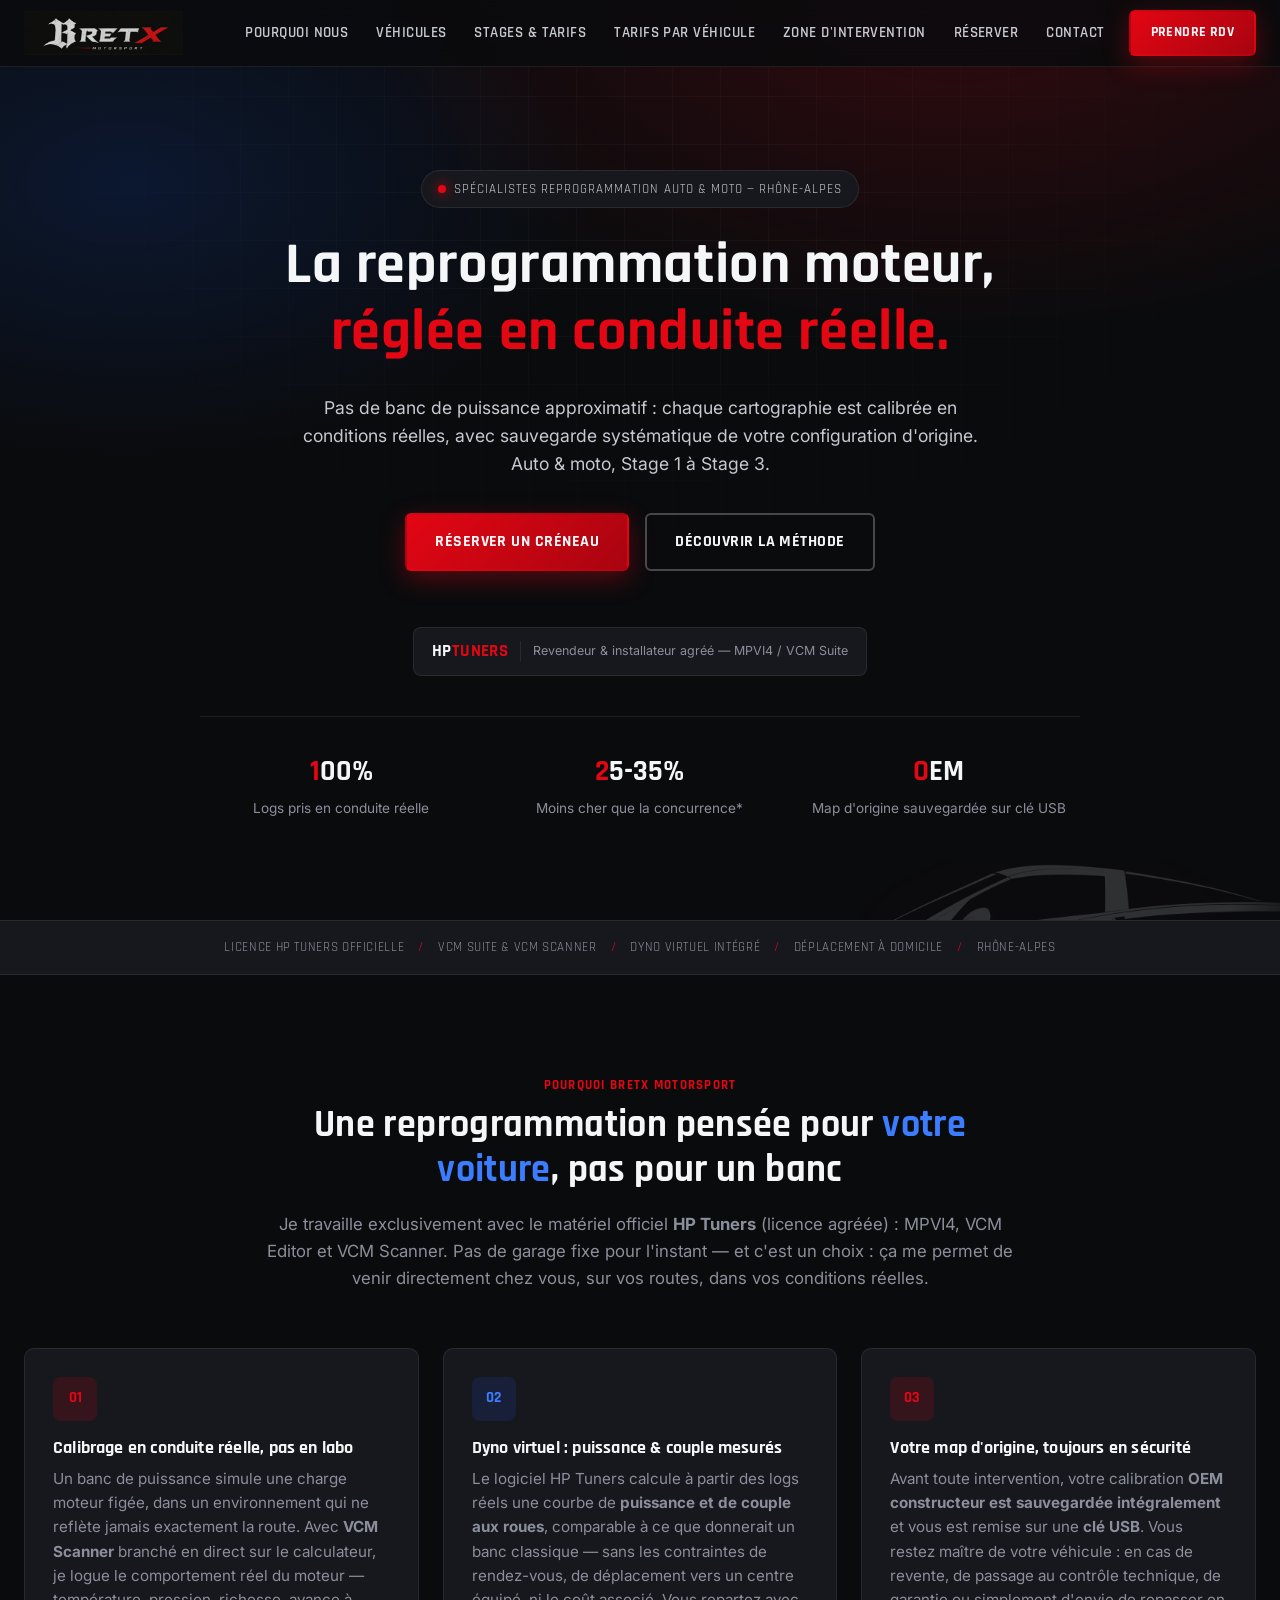
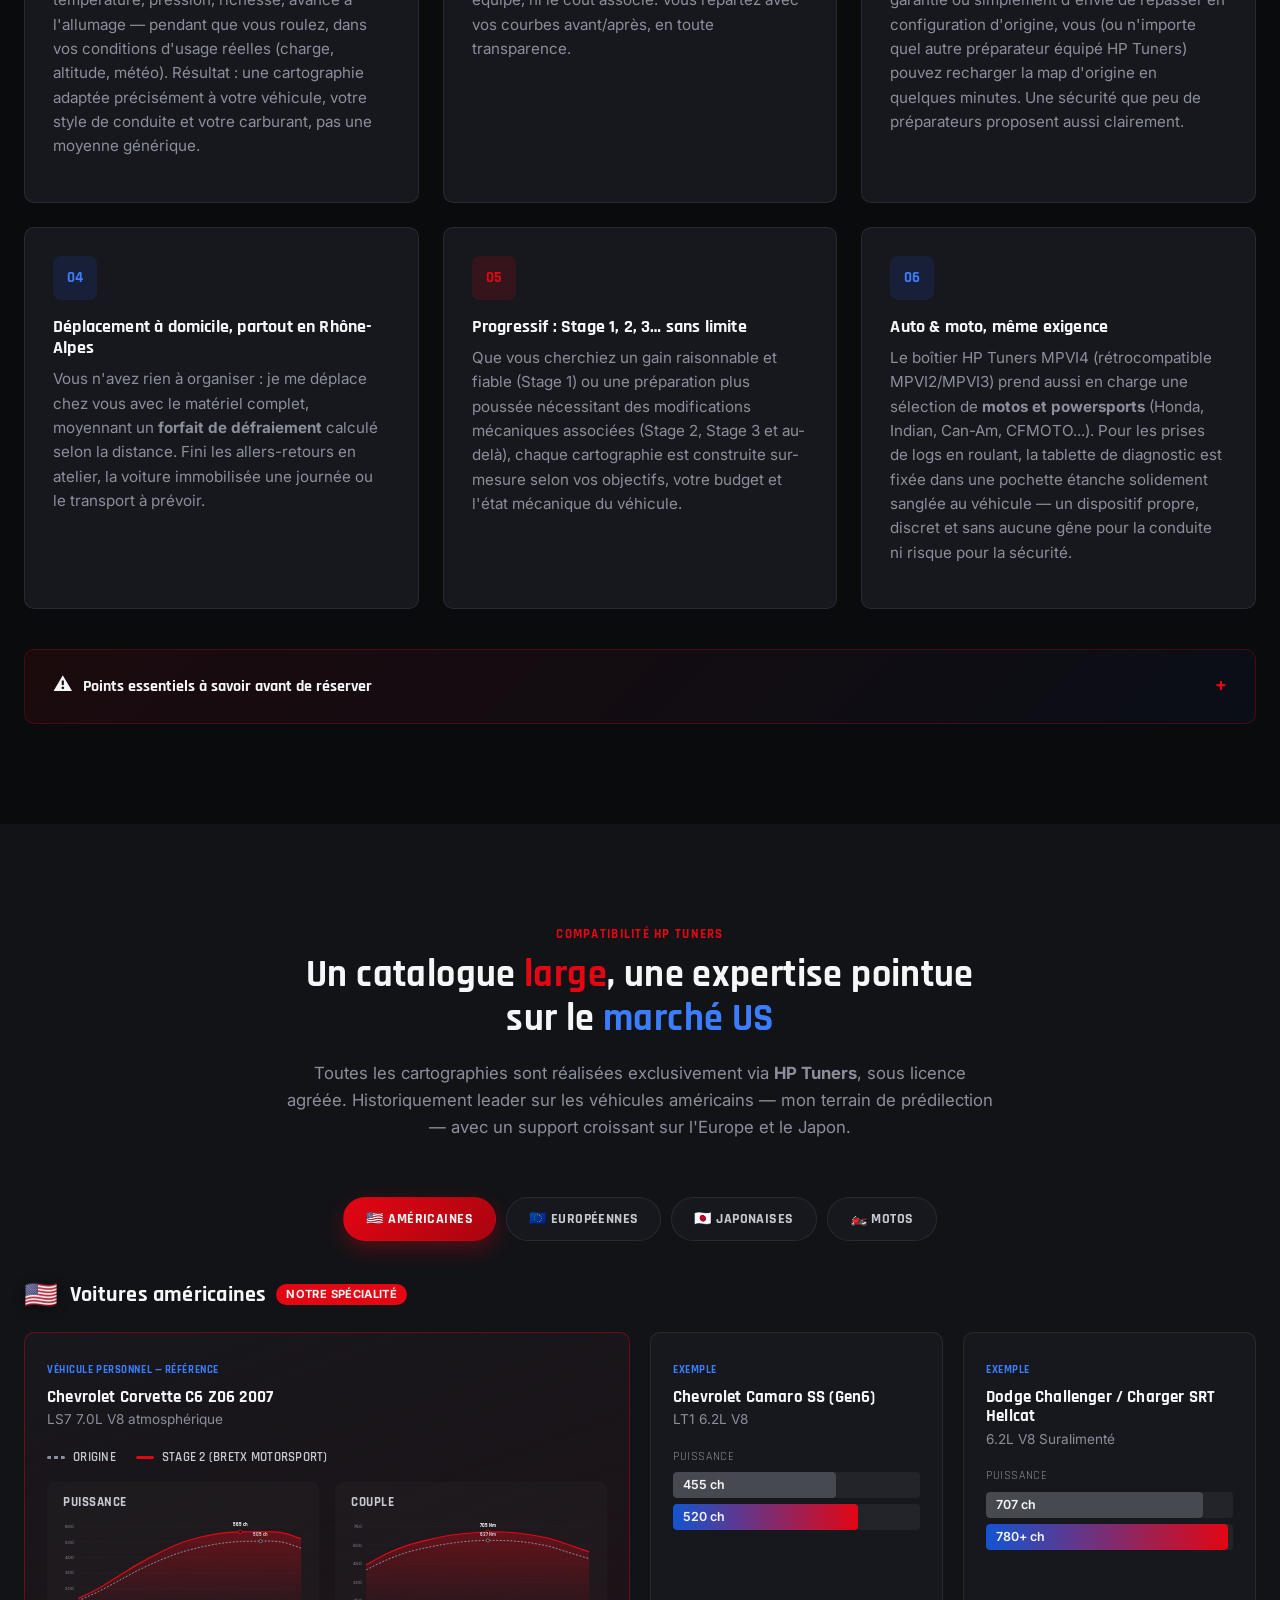
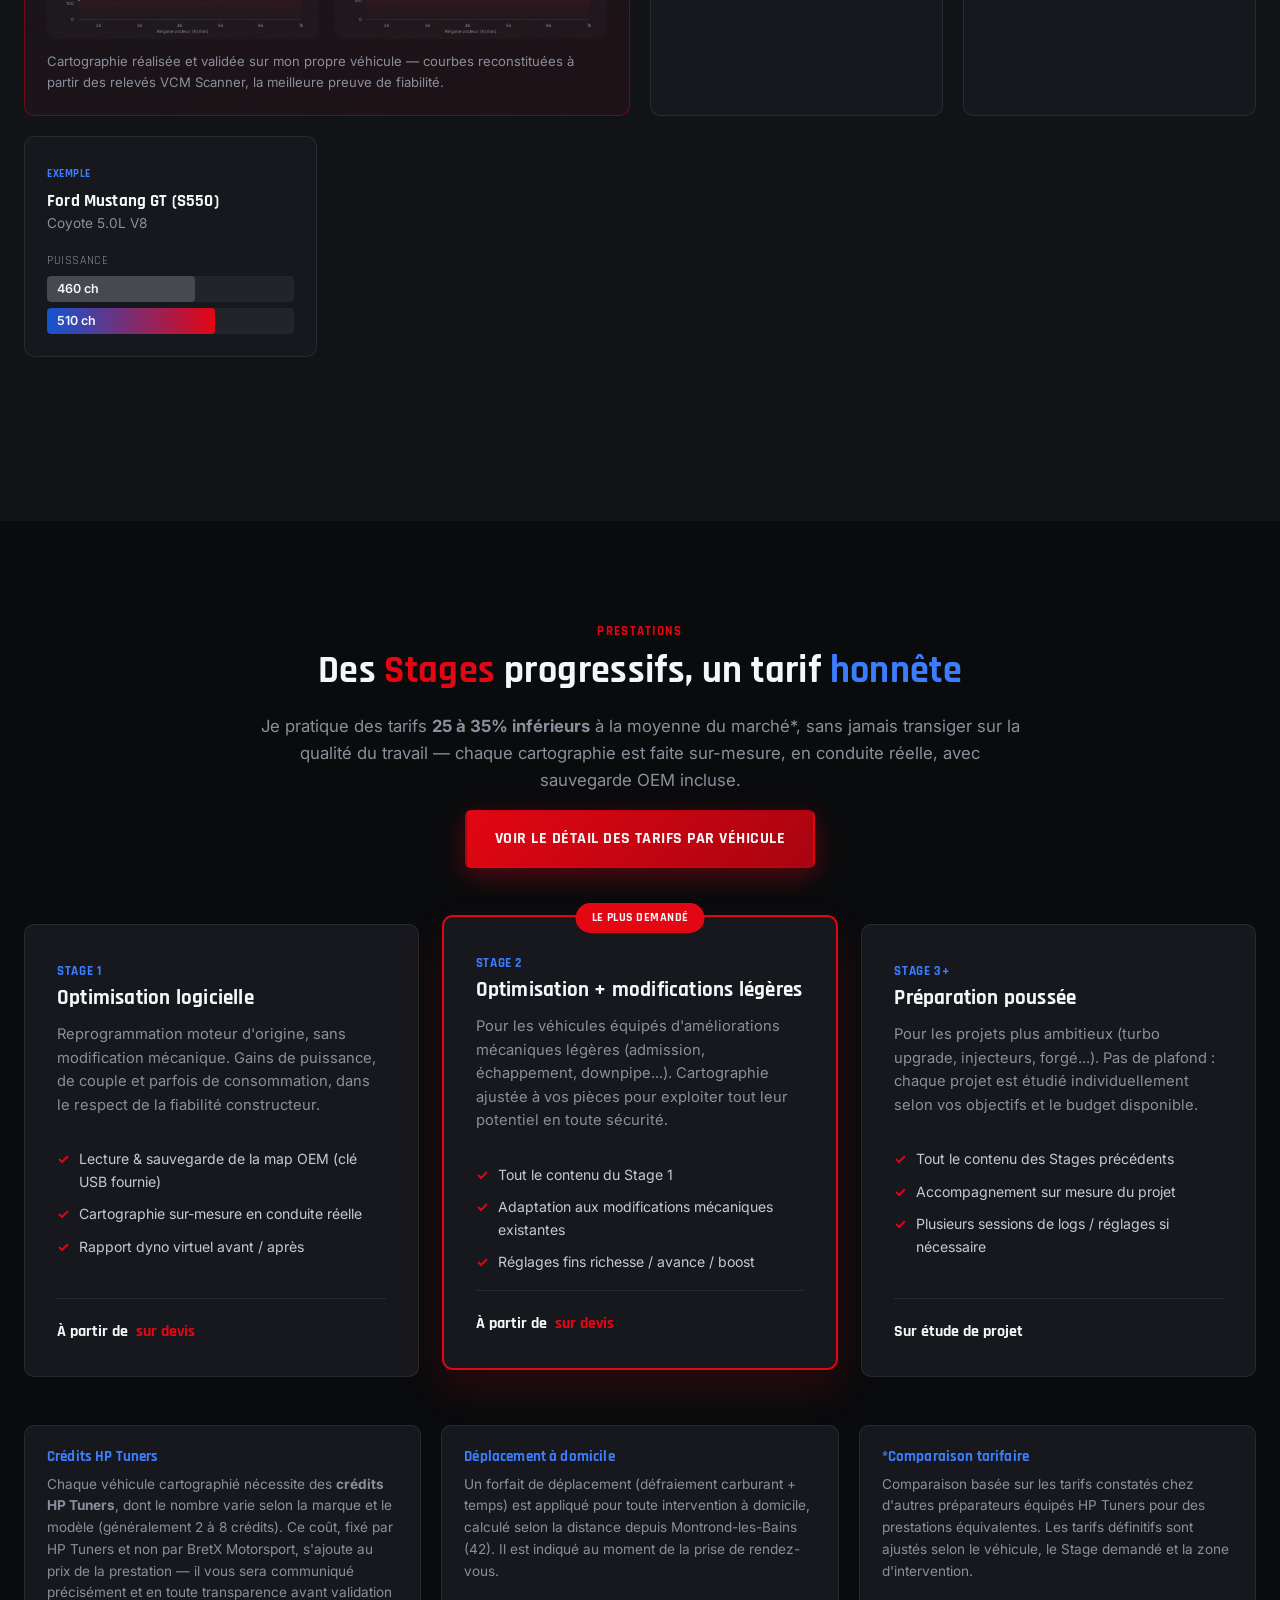
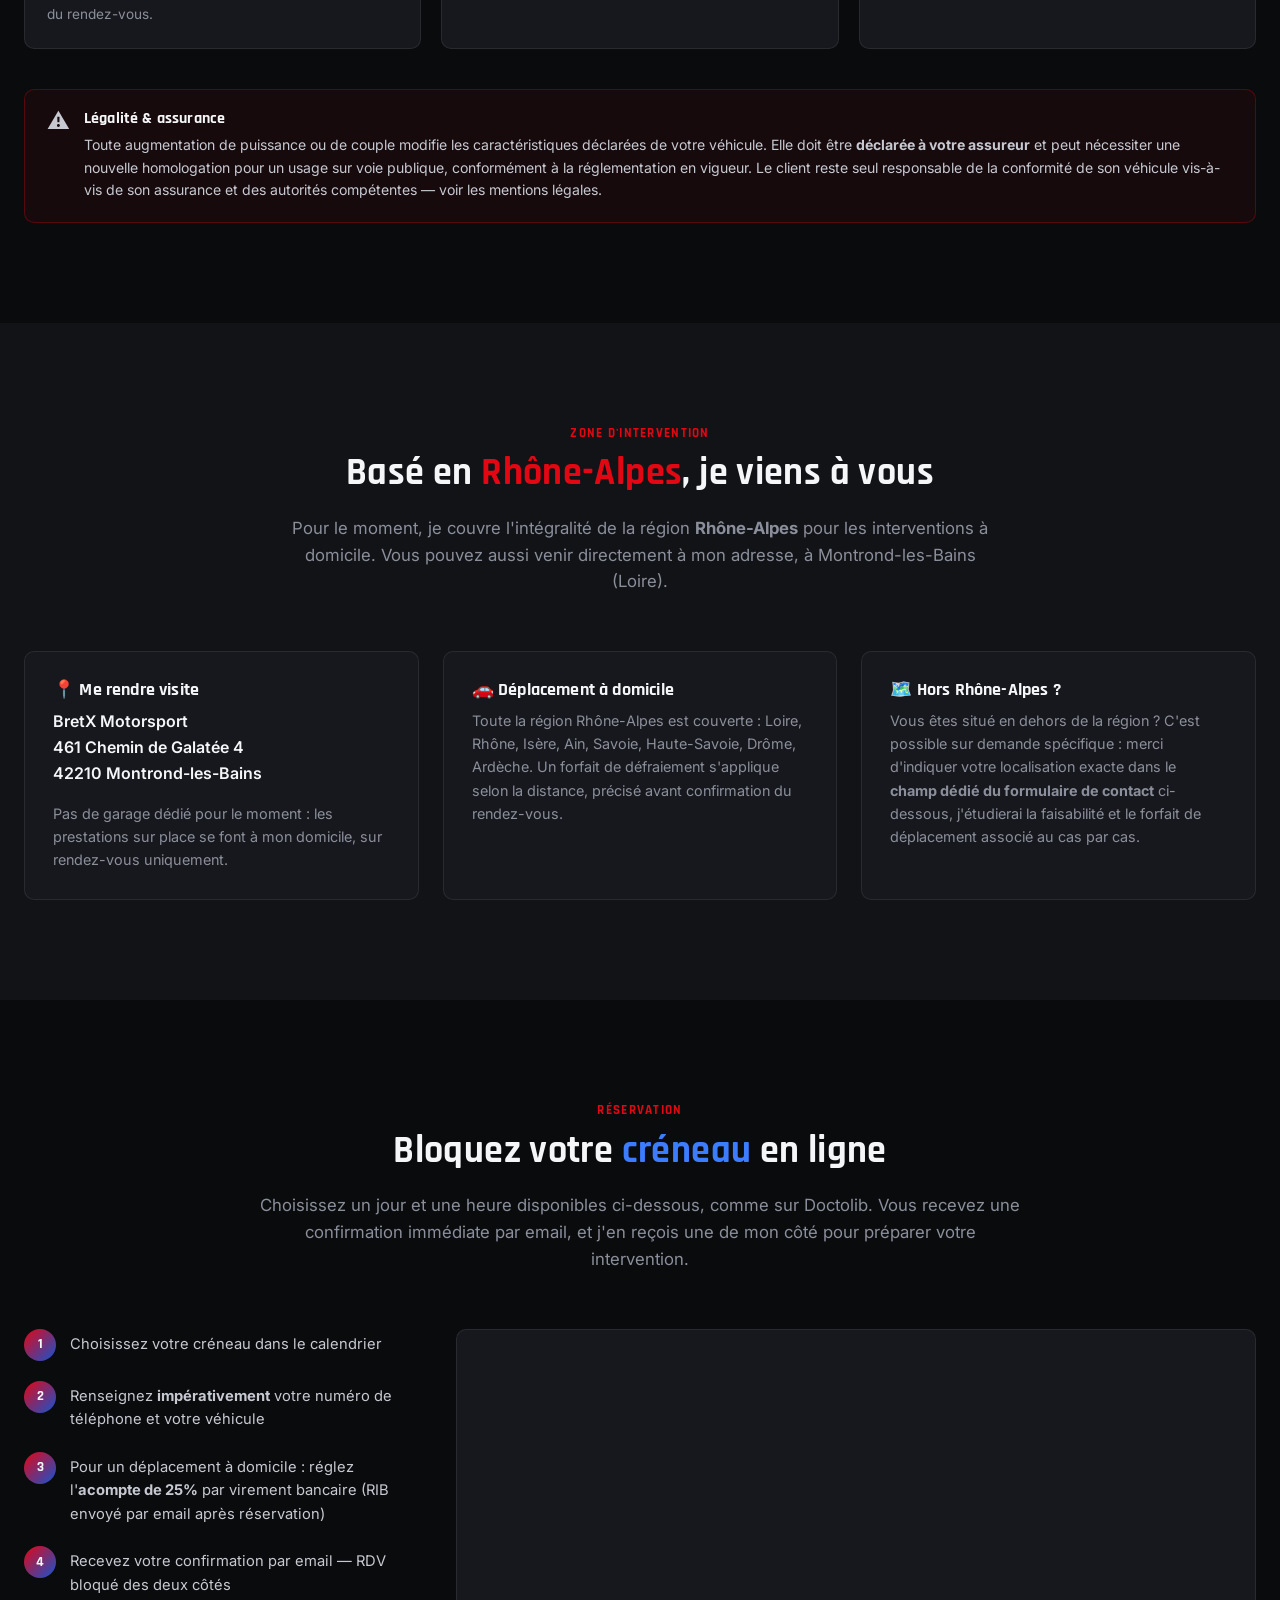
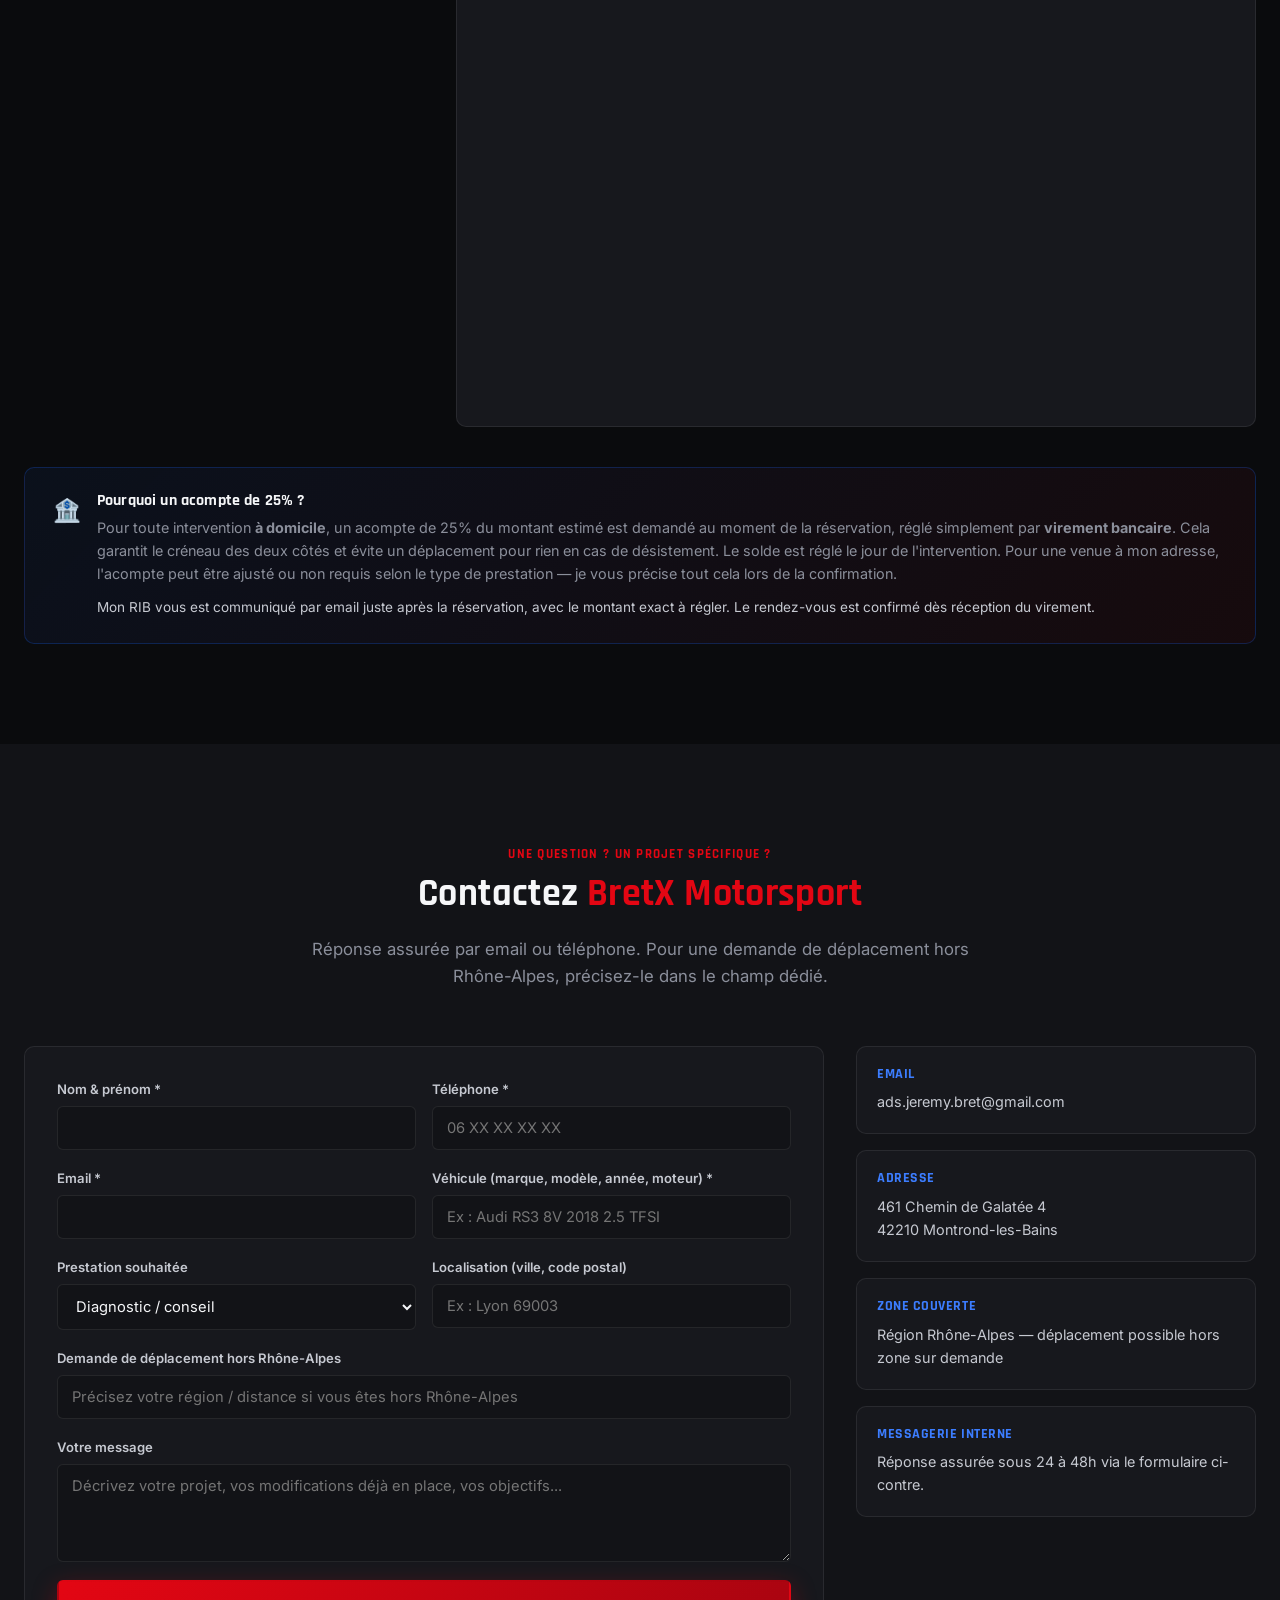
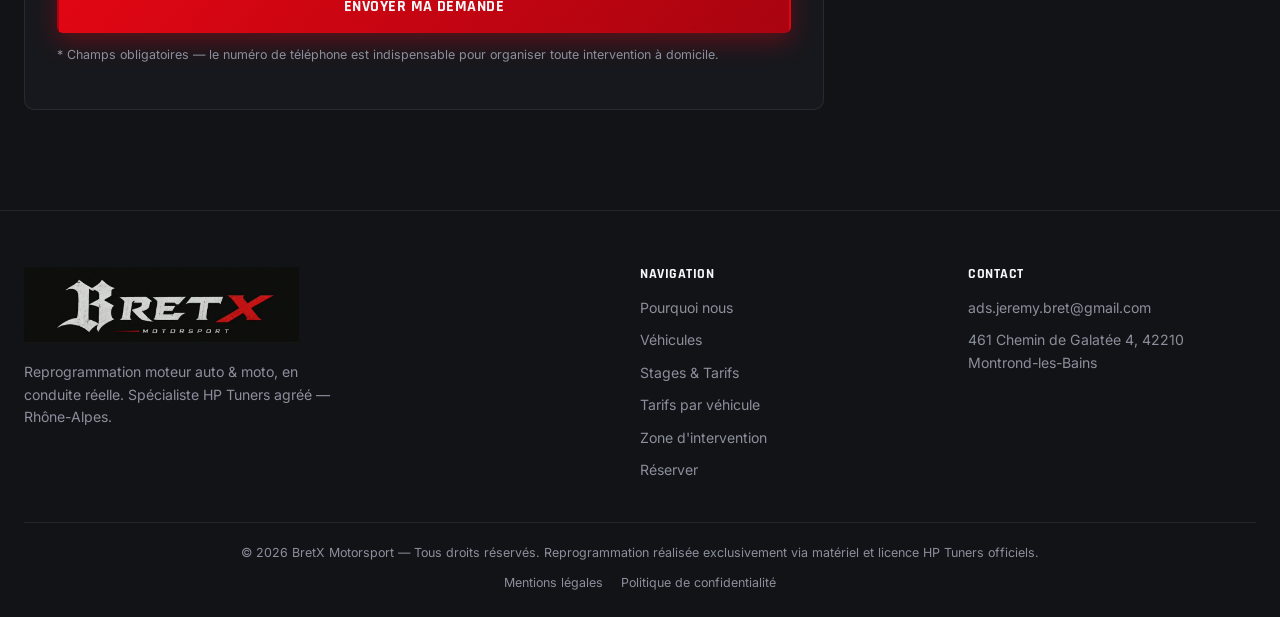
==== index.html @ bd9a7328 "Ajoute SEO technique : robots.txt, sitemap.xml, meta OG/Twitter, donnees structurees LocalBusiness, " ====
<!DOCTYPE html>
<html lang="fr">
<head>
<meta charset="UTF-8">
<meta name="viewport" content="width=device-width, initial-scale=1.0">
<title>BretX Motorsport — Reprogrammation moteur HP Tuners en conditions réelles | Rhône-Alpes</title>
<meta name="description" content="Reprogrammation moteur auto & moto spécialiste HP Tuners agréé, en conduite réelle. Stage 1/2/3, sauvegarde OEM sur clé USB, déplacement à domicile en Rhône-Alpes.">
<link rel="canonical" href="https://bretx-motorsport.netlify.app/">
<meta name="robots" content="index, follow">
<meta name="keywords" content="reprogrammation moteur, HP Tuners, stage 1, stage 2, préparateur auto, préparateur moto, reprog Rhône-Alpes, MPVI4, VCM Scanner, tuning voiture américaine">
<meta name="geo.region" content="FR-ARA">
<meta name="geo.placename" content="Montrond-les-Bains">

<!-- Open Graph -->
<meta property="og:type" content="website">
<meta property="og:site_name" content="BretX Motorsport">
<meta property="og:title" content="BretX Motorsport — Reprogrammation moteur HP Tuners en conduite réelle">
<meta property="og:description" content="Reprogrammation moteur auto & moto en conduite réelle, spécialiste HP Tuners agréé. Stage 1/2/3, sauvegarde OEM sur clé USB, déplacement à domicile en Rhône-Alpes.">
<meta property="og:url" content="https://bretx-motorsport.netlify.app/">
<meta property="og:image" content="https://bretx-motorsport.netlify.app/img/og-cover.jpg">
<meta property="og:image:width" content="1200">
<meta property="og:image:height" content="630">
<meta property="og:locale" content="fr_FR">

<!-- Twitter Card -->
<meta name="twitter:card" content="summary_large_image">
<meta name="twitter:title" content="BretX Motorsport — Reprogrammation moteur HP Tuners en conduite réelle">
<meta name="twitter:description" content="Reprogrammation moteur auto & moto en conduite réelle. Stage 1/2/3, sauvegarde OEM, déplacement à domicile en Rhône-Alpes.">
<meta name="twitter:image" content="https://bretx-motorsport.netlify.app/img/og-cover.jpg">

<link rel="icon" type="image/png" href="img/logo.png">
<link rel="preconnect" href="https://fonts.googleapis.com">
<link rel="preconnect" href="https://fonts.gstatic.com" crossorigin>
<link href="https://fonts.googleapis.com/css2?family=Rajdhani:wght@500;600;700&family=Inter:wght@400;500;600;700&display=swap" rel="stylesheet">
<link rel="stylesheet" href="css/style.css">

<!-- Données structurées LocalBusiness -->
<script type="application/ld+json">
{
  "@context": "https://schema.org",
  "@type": "AutomotiveBusiness",
  "name": "BretX Motorsport",
  "image": "https://bretx-motorsport.netlify.app/img/logo.png",
  "url": "https://bretx-motorsport.netlify.app/",
  "email": "ads.jeremy.bret@gmail.com",
  "description": "Reprogrammation moteur auto & moto en conduite réelle, spécialiste HP Tuners agréé (MPVI4, VCM Scanner). Stage 1 à Stage 3, sauvegarde OEM sur clé USB, déplacement à domicile.",
  "address": {
    "@type": "PostalAddress",
    "streetAddress": "461 Chemin de Galatée 4",
    "addressLocality": "Montrond-les-Bains",
    "postalCode": "42210",
    "addressRegion": "Auvergne-Rhône-Alpes",
    "addressCountry": "FR"
  },
  "areaServed": {
    "@type": "AdministrativeArea",
    "name": "Auvergne-Rhône-Alpes"
  },
  "priceRange": "€€",
  "makesOffer": [
    { "@type": "Offer", "itemOffered": { "@type": "Service", "name": "Reprogrammation moteur Stage 1" } },
    { "@type": "Offer", "itemOffered": { "@type": "Service", "name": "Reprogrammation moteur Stage 2" } },
    { "@type": "Offer", "itemOffered": { "@type": "Service", "name": "Reprogrammation moteur Stage 3" } },
    { "@type": "Offer", "itemOffered": { "@type": "Service", "name": "Reprogrammation moto" } }
  ]
}
</script>
</head>
<body>

<!-- ============ HEADER ============ -->
<header class="site-header" id="top">
  <div class="header-inner">
    <a href="#top" class="brand">
      <img src="img/logo.png" alt="BretX Motorsport" class="brand-logo">
    </a>
    <nav class="main-nav" id="mainNav">
      <a href="#valeurs">Pourquoi nous</a>
      <a href="#vehicules">Véhicules</a>
      <a href="#stages">Stages &amp; Tarifs</a>
      <a href="tarifs-vehicules.html">Tarifs par véhicule</a>
      <a href="#zone">Zone d'intervention</a>
      <a href="#booking">Réserver</a>
      <a href="#contact">Contact</a>
    </nav>
    <a href="#booking" class="btn btn-primary nav-cta">Prendre RDV</a>
    <button class="burger" id="burgerBtn" aria-label="Menu">
      <span></span><span></span><span></span>
    </button>
  </div>
</header>

<!-- ============ HERO ============ -->
<section class="hero">
  <div class="hero-bg"></div>
  <div class="hero-grid"></div>
  <div class="hero-car" aria-hidden="true">
    <img src="img/hero-car.png" alt="" loading="eager">
  </div>
  <div class="hero-content">
    <p class="eyebrow"><span class="dot"></span>Spécialistes reprogrammation Auto &amp; Moto — Rhône-Alpes</p>
    <h1>La reprogrammation moteur,<br><span class="accent-red">réglée en conduite réelle.</span></h1>
    <p class="hero-sub">Pas de banc de puissance approximatif : chaque cartographie est calibrée en conditions réelles, avec sauvegarde systématique de votre configuration d'origine. Auto &amp; moto, Stage 1 à Stage 3.</p>
    <div class="hero-actions">
      <a href="#booking" class="btn btn-primary">Réserver un créneau</a>
      <a href="#valeurs" class="btn btn-ghost">Découvrir la méthode</a>
    </div>
    <div class="partner-badge">
      <span class="partner-badge-mark">HP<b>TUNERS</b></span>
      <span class="partner-badge-text">Revendeur &amp; installateur agréé — MPVI4 / VCM Suite</span>
    </div>
    <div class="hero-stats">
      <div class="hstat"><span class="hstat-num">100%</span><span class="hstat-label">Logs pris en conduite réelle</span></div>
      <div class="hstat"><span class="hstat-num">25-35%</span><span class="hstat-label">Moins cher que la concurrence*</span></div>
      <div class="hstat"><span class="hstat-num">OEM</span><span class="hstat-label">Map d'origine sauvegardée sur clé USB</span></div>
    </div>
  </div>
</section>

<!-- ============ BANDEAU CONFIANCE ============ -->
<section class="trust-strip">
  <div class="trust-inner">
    <span>Licence HP Tuners officielle</span>
    <span class="sep">/</span>
    <span>VCM Suite &amp; VCM Scanner</span>
    <span class="sep">/</span>
    <span>Dyno virtuel intégré</span>
    <span class="sep">/</span>
    <span>Déplacement à domicile</span>
    <span class="sep">/</span>
    <span>Rhône-Alpes</span>
  </div>
</section>

<!-- ============ VALEUR AJOUTÉE ============ -->
<section class="section" id="valeurs">
  <div class="section-head">
    <p class="kicker">Pourquoi BretX Motorsport</p>
    <h2>Une reprogrammation pensée pour <span class="accent-blue">votre voiture</span>, pas pour un banc</h2>
    <p class="section-lead">Je travaille exclusivement avec le matériel officiel <strong>HP Tuners</strong> (licence agréée) : MPVI4, VCM Editor et VCM Scanner. Pas de garage fixe pour l'instant — et c'est un choix : ça me permet de venir directement chez vous, sur vos routes, dans vos conditions réelles.</p>
  </div>

  <div class="value-grid">
    <article class="value-card">
      <div class="value-icon icon-red">01</div>
      <h3>Calibrage en conduite réelle, pas en labo</h3>
      <p>Un banc de puissance simule une charge moteur figée, dans un environnement qui ne reflète jamais exactement la route. Avec <strong>VCM Scanner</strong> branché en direct sur le calculateur, je logue le comportement réel du moteur — température, pression, richesse, avance à l'allumage — pendant que vous roulez, dans vos conditions d'usage réelles (charge, altitude, météo). Résultat : une cartographie adaptée précisément à votre véhicule, votre style de conduite et votre carburant, pas une moyenne générique.</p>
    </article>

    <article class="value-card">
      <div class="value-icon icon-blue">02</div>
      <h3>Dyno virtuel : puissance &amp; couple mesurés</h3>
      <p>Le logiciel HP Tuners calcule à partir des logs réels une courbe de <strong>puissance et de couple aux roues</strong>, comparable à ce que donnerait un banc classique — sans les contraintes de rendez-vous, de déplacement vers un centre équipé, ni le coût associé. Vous repartez avec vos courbes avant/après, en toute transparence.</p>
    </article>

    <article class="value-card">
      <div class="value-icon icon-red">03</div>
      <h3>Votre map d'origine, toujours en sécurité</h3>
      <p>Avant toute intervention, votre calibration <strong>OEM constructeur est sauvegardée intégralement</strong> et vous est remise sur une <strong>clé USB</strong>. Vous restez maître de votre véhicule : en cas de revente, de passage au contrôle technique, de garantie ou simplement d'envie de repasser en configuration d'origine, vous (ou n'importe quel autre préparateur équipé HP Tuners) pouvez recharger la map d'origine en quelques minutes. Une sécurité que peu de préparateurs proposent aussi clairement.</p>
    </article>

    <article class="value-card">
      <div class="value-icon icon-blue">04</div>
      <h3>Déplacement à domicile, partout en Rhône-Alpes</h3>
      <p>Vous n'avez rien à organiser : je me déplace chez vous avec le matériel complet, moyennant un <strong>forfait de défraiement</strong> calculé selon la distance. Fini les allers-retours en atelier, la voiture immobilisée une journée ou le transport à prévoir.</p>
    </article>

    <article class="value-card">
      <div class="value-icon icon-red">05</div>
      <h3>Progressif : Stage 1, 2, 3… sans limite</h3>
      <p>Que vous cherchiez un gain raisonnable et fiable (Stage 1) ou une préparation plus poussée nécessitant des modifications mécaniques associées (Stage 2, Stage 3 et au-delà), chaque cartographie est construite sur-mesure selon vos objectifs, votre budget et l'état mécanique du véhicule.</p>
    </article>

    <article class="value-card">
      <div class="value-icon icon-blue">06</div>
      <h3>Auto &amp; moto, même exigence</h3>
      <p>Le boîtier HP Tuners MPVI4 (rétrocompatible MPVI2/MPVI3) prend aussi en charge une sélection de <strong>motos et powersports</strong> (Honda, Indian, Can-Am, CFMOTO...). Pour les prises de logs en roulant, la tablette de diagnostic est fixée dans une pochette étanche solidement sanglée au véhicule — un dispositif propre, discret et sans aucune gêne pour la conduite ni risque pour la sécurité.</p>
    </article>
  </div>

  <details class="callout">
    <summary><span class="callout-icon">⚠</span> Points essentiels à savoir avant de réserver</summary>
    <p>Chaque véhicule reprogrammé nécessite des <strong>crédits HP Tuners</strong> propres au modèle (ils s'ajoutent au prix de la prestation, voir la section Stages &amp; Tarifs) · la reprogrammation se fait via le port OBD-II, sans démontage du calculateur pour la grande majorité des véhicules · un contrôle mécanique rapide du véhicule est effectué avant toute cartographie · le véhicule doit être en bon état de fonctionnement général — la reprogrammation optimise un moteur sain, elle ne corrige pas une panne mécanique · un acompte de 25% est demandé pour toute intervention à domicile afin de sécuriser le rendez-vous.</p>
  </details>
</section>

<!-- ============ VEHICULES SUPPORTÉS ============ -->
<section class="section section-alt" id="vehicules">
  <div class="section-head">
    <p class="kicker">Compatibilité HP Tuners</p>
    <h2>Un catalogue <span class="accent-red">large</span>, une expertise pointue sur le <span class="accent-blue">marché US</span></h2>
    <p class="section-lead">Toutes les cartographies sont réalisées exclusivement via <strong>HP Tuners</strong>, sous licence agréée. Historiquement leader sur les véhicules américains — mon terrain de prédilection — avec un support croissant sur l'Europe et le Japon.</p>
  </div>

  <div class="vehicle-tabs" role="tablist">
    <button class="vtab active" data-tab="tab-us" role="tab" aria-selected="true">🇺🇸 Américaines</button>
    <button class="vtab" data-tab="tab-eu" role="tab" aria-selected="false">🇪🇺 Européennes</button>
    <button class="vtab" data-tab="tab-jp" role="tab" aria-selected="false">🇯🇵 Japonaises</button>
    <button class="vtab" data-tab="tab-moto" role="tab" aria-selected="false">🏍️ Motos</button>
  </div>

  <!-- US CARS -->
  <div class="vehicle-block" id="tab-us">
    <div class="vehicle-block-title">
      <span class="flag flag-emoji">🇺🇸</span>
      <h3>Voitures américaines <span class="badge-strong">Notre spécialité</span></h3>
    </div>
    <div class="car-grid">

      <article class="car-card featured">
        <div class="car-card-top">
          <span class="car-tag">Véhicule personnel — référence</span>
          <h4>Chevrolet Corvette C6 Z06 2007</h4>
          <p class="car-engine">LS7 7.0L V8 atmosphérique</p>
        </div>
        <div class="dyno-legend">
          <span class="dyno-legend-item"><span class="dyno-swatch stock"></span>Origine</span>
          <span class="dyno-legend-item"><span class="dyno-swatch tuned"></span>Stage 2 (BretX Motorsport)</span>
        </div>
        <div class="dyno-charts">
          <div class="dyno-chart-panel">
            <p class="dyno-chart-title">Puissance</p>
            <svg viewBox="0 0 640 300" xmlns="http://www.w3.org/2000/svg" class="dyno-svg">
              <defs>
                <linearGradient id="areaGrad-ch" x1="0" y1="0" x2="0" y2="1">
                  <stop offset="0%" stop-color="#e30613" stop-opacity="0.35"/>
                  <stop offset="100%" stop-color="#e30613" stop-opacity="0"/>
                </linearGradient>
              </defs>
              <line x1="54" y1="260.00" x2="620" y2="260.00" stroke="rgba(255,255,255,0.06)" stroke-width="1"/><text x="44" y="264.00" text-anchor="end" font-size="11" fill="#8b8f9b" font-family="Inter, sans-serif">0</text><line x1="54" y1="220.67" x2="620" y2="220.67" stroke="rgba(255,255,255,0.06)" stroke-width="1"/><text x="44" y="224.67" text-anchor="end" font-size="11" fill="#8b8f9b" font-family="Inter, sans-serif">100</text><line x1="54" y1="181.33" x2="620" y2="181.33" stroke="rgba(255,255,255,0.06)" stroke-width="1"/><text x="44" y="185.33" text-anchor="end" font-size="11" fill="#8b8f9b" font-family="Inter, sans-serif">200</text><line x1="54" y1="142.00" x2="620" y2="142.00" stroke="rgba(255,255,255,0.06)" stroke-width="1"/><text x="44" y="146.00" text-anchor="end" font-size="11" fill="#8b8f9b" font-family="Inter, sans-serif">300</text><line x1="54" y1="102.67" x2="620" y2="102.67" stroke="rgba(255,255,255,0.06)" stroke-width="1"/><text x="44" y="106.67" text-anchor="end" font-size="11" fill="#8b8f9b" font-family="Inter, sans-serif">400</text><line x1="54" y1="63.33" x2="620" y2="63.33" stroke="rgba(255,255,255,0.06)" stroke-width="1"/><text x="44" y="67.33" text-anchor="end" font-size="11" fill="#8b8f9b" font-family="Inter, sans-serif">500</text><line x1="54" y1="24.00" x2="620" y2="24.00" stroke="rgba(255,255,255,0.06)" stroke-width="1"/><text x="44" y="28.00" text-anchor="end" font-size="11" fill="#8b8f9b" font-family="Inter, sans-serif">600</text>
              <line x1="54" y1="260" x2="620" y2="260" stroke="rgba(255,255,255,0.15)" stroke-width="1"/>
              <text x="105.45" y="280" text-anchor="middle" font-size="11" fill="#8b8f9b" font-family="Inter, sans-serif">2k</text><text x="208.36" y="280" text-anchor="middle" font-size="11" fill="#8b8f9b" font-family="Inter, sans-serif">3k</text><text x="311.27" y="280" text-anchor="middle" font-size="11" fill="#8b8f9b" font-family="Inter, sans-serif">4k</text><text x="414.18" y="280" text-anchor="middle" font-size="11" fill="#8b8f9b" font-family="Inter, sans-serif">5k</text><text x="517.09" y="280" text-anchor="middle" font-size="11" fill="#8b8f9b" font-family="Inter, sans-serif">6k</text><text x="620.00" y="280" text-anchor="middle" font-size="11" fill="#8b8f9b" font-family="Inter, sans-serif">7k</text>
              <path d="M 54.00,206.90 C 62.58,202.64 88.30,190.84 105.45,181.33 C 122.61,171.83 139.76,160.36 156.91,149.87 C 174.06,139.38 191.21,128.23 208.36,118.40 C 225.52,108.57 242.67,99.39 259.82,90.87 C 276.97,82.34 294.12,73.82 311.27,67.27 C 328.42,60.71 345.58,55.79 362.73,51.53 C 379.88,47.27 397.03,43.99 414.18,41.70 C 431.33,39.41 448.48,38.42 465.64,37.77 C 482.79,37.11 503.37,37.77 517.09,37.77 C 530.81,37.77 537.67,37.11 547.96,37.77 C 558.25,38.42 566.83,38.75 578.84,41.70 C 590.84,44.65 613.14,53.17 620.00,55.47 L 620.00,260.00 L 54.00,260.00 Z" fill="url(#areaGrad-ch)" stroke="none"/>
              <path d="M 54.00,212.80 C 62.58,208.87 88.30,197.72 105.45,189.20 C 122.61,180.68 139.76,170.84 156.91,161.67 C 174.06,152.49 191.21,142.66 208.36,134.13 C 225.52,125.61 242.67,117.74 259.82,110.53 C 276.97,103.32 294.12,96.44 311.27,90.87 C 328.42,85.29 345.58,81.03 362.73,77.10 C 379.88,73.17 397.03,69.76 414.18,67.27 C 431.33,64.78 448.48,63.14 465.64,62.15 C 482.79,61.17 503.37,61.50 517.09,61.37 C 530.81,61.24 537.67,60.71 547.96,61.37 C 558.25,62.02 566.83,62.35 578.84,65.30 C 590.84,68.25 613.14,76.77 620.00,79.07" fill="none" stroke="#8b8f9b" stroke-width="2.5" stroke-dasharray="5 4"/>
              <path d="M 54.00,206.90 C 62.58,202.64 88.30,190.84 105.45,181.33 C 122.61,171.83 139.76,160.36 156.91,149.87 C 174.06,139.38 191.21,128.23 208.36,118.40 C 225.52,108.57 242.67,99.39 259.82,90.87 C 276.97,82.34 294.12,73.82 311.27,67.27 C 328.42,60.71 345.58,55.79 362.73,51.53 C 379.88,47.27 397.03,43.99 414.18,41.70 C 431.33,39.41 448.48,38.42 465.64,37.77 C 482.79,37.11 503.37,37.77 517.09,37.77 C 530.81,37.77 537.67,37.11 547.96,37.77 C 558.25,38.42 566.83,38.75 578.84,41.70 C 590.84,44.65 613.14,53.17 620.00,55.47" fill="none" stroke="#e30613" stroke-width="3"/>
              <circle cx="517.09" cy="61.37" r="4" fill="#0a0b0d" stroke="#8b8f9b" stroke-width="2"/>
              <circle cx="465.64" cy="37.77" r="4.5" fill="#0a0b0d" stroke="#e30613" stroke-width="2.5"/>
              <text x="517.09" y="49.37" text-anchor="middle" font-size="12" font-weight="700" fill="#c6c9d1" font-family="Rajdhani, sans-serif">505 ch</text>
              <text x="465.64" y="23.77" text-anchor="middle" font-size="13" font-weight="700" fill="#ffffff" font-family="Rajdhani, sans-serif">565 ch</text>
              <text x="320.00" y="294" text-anchor="middle" font-size="11" fill="#8b8f9b" font-family="Inter, sans-serif">Régime moteur (tr/min)</text>
            </svg>
          </div>
          <div class="dyno-chart-panel">
            <p class="dyno-chart-title">Couple</p>
            <svg viewBox="0 0 640 300" xmlns="http://www.w3.org/2000/svg" class="dyno-svg">
              <defs>
                <linearGradient id="areaGrad-Nm" x1="0" y1="0" x2="0" y2="1">
                  <stop offset="0%" stop-color="#e30613" stop-opacity="0.35"/>
                  <stop offset="100%" stop-color="#e30613" stop-opacity="0"/>
                </linearGradient>
              </defs>
              <line x1="54" y1="260.00" x2="620" y2="260.00" stroke="rgba(255,255,255,0.06)" stroke-width="1"/><text x="44" y="264.00" text-anchor="end" font-size="11" fill="#8b8f9b" font-family="Inter, sans-serif">0</text><line x1="54" y1="212.80" x2="620" y2="212.80" stroke="rgba(255,255,255,0.06)" stroke-width="1"/><text x="44" y="216.80" text-anchor="end" font-size="11" fill="#8b8f9b" font-family="Inter, sans-serif">150</text><line x1="54" y1="165.60" x2="620" y2="165.60" stroke="rgba(255,255,255,0.06)" stroke-width="1"/><text x="44" y="169.60" text-anchor="end" font-size="11" fill="#8b8f9b" font-family="Inter, sans-serif">300</text><line x1="54" y1="118.40" x2="620" y2="118.40" stroke="rgba(255,255,255,0.06)" stroke-width="1"/><text x="44" y="122.40" text-anchor="end" font-size="11" fill="#8b8f9b" font-family="Inter, sans-serif">450</text><line x1="54" y1="71.20" x2="620" y2="71.20" stroke="rgba(255,255,255,0.06)" stroke-width="1"/><text x="44" y="75.20" text-anchor="end" font-size="11" fill="#8b8f9b" font-family="Inter, sans-serif">600</text><line x1="54" y1="24.00" x2="620" y2="24.00" stroke="rgba(255,255,255,0.06)" stroke-width="1"/><text x="44" y="28.00" text-anchor="end" font-size="11" fill="#8b8f9b" font-family="Inter, sans-serif">750</text>
              <line x1="54" y1="260" x2="620" y2="260" stroke="rgba(255,255,255,0.15)" stroke-width="1"/>
              <text x="105.45" y="280" text-anchor="middle" font-size="11" fill="#8b8f9b" font-family="Inter, sans-serif">2k</text><text x="208.36" y="280" text-anchor="middle" font-size="11" fill="#8b8f9b" font-family="Inter, sans-serif">3k</text><text x="311.27" y="280" text-anchor="middle" font-size="11" fill="#8b8f9b" font-family="Inter, sans-serif">4k</text><text x="414.18" y="280" text-anchor="middle" font-size="11" fill="#8b8f9b" font-family="Inter, sans-serif">5k</text><text x="517.09" y="280" text-anchor="middle" font-size="11" fill="#8b8f9b" font-family="Inter, sans-serif">6k</text><text x="620.00" y="280" text-anchor="middle" font-size="11" fill="#8b8f9b" font-family="Inter, sans-serif">7k</text>
              <path d="M 54.00,121.55 C 62.58,116.83 88.30,101.36 105.45,93.23 C 122.61,85.10 139.76,78.54 156.91,72.77 C 174.06,67.00 191.21,62.81 208.36,58.61 C 225.52,54.42 242.67,50.48 259.82,47.60 C 276.97,44.72 294.12,42.88 311.27,41.31 C 328.42,39.73 345.58,38.58 362.73,38.16 C 379.88,37.74 397.03,37.74 414.18,38.79 C 431.33,39.84 448.48,41.94 465.64,44.45 C 482.79,46.97 503.37,50.75 517.09,53.89 C 530.81,57.04 537.67,59.92 547.96,63.33 C 558.25,66.74 566.83,70.15 578.84,74.35 C 590.84,78.54 613.14,86.15 620.00,88.51 L 620.00,260.00 L 54.00,260.00 Z" fill="url(#areaGrad-Nm)" stroke="none"/>
              <path d="M 54.00,134.13 C 62.58,129.94 88.30,116.30 105.45,108.96 C 122.61,101.62 139.76,95.32 156.91,90.08 C 174.06,84.84 191.21,81.16 208.36,77.49 C 225.52,73.82 242.67,70.68 259.82,68.05 C 276.97,65.43 294.12,63.18 311.27,61.76 C 328.42,60.34 345.58,59.82 362.73,59.56 C 379.88,59.30 397.03,59.30 414.18,60.19 C 431.33,61.08 448.48,62.55 465.64,64.91 C 482.79,67.27 503.37,71.20 517.09,74.35 C 530.81,77.49 537.67,80.64 547.96,83.79 C 558.25,86.93 566.83,89.56 578.84,93.23 C 590.84,96.90 613.14,103.72 620.00,105.81" fill="none" stroke="#8b8f9b" stroke-width="2.5" stroke-dasharray="5 4"/>
              <path d="M 54.00,121.55 C 62.58,116.83 88.30,101.36 105.45,93.23 C 122.61,85.10 139.76,78.54 156.91,72.77 C 174.06,67.00 191.21,62.81 208.36,58.61 C 225.52,54.42 242.67,50.48 259.82,47.60 C 276.97,44.72 294.12,42.88 311.27,41.31 C 328.42,39.73 345.58,38.58 362.73,38.16 C 379.88,37.74 397.03,37.74 414.18,38.79 C 431.33,39.84 448.48,41.94 465.64,44.45 C 482.79,46.97 503.37,50.75 517.09,53.89 C 530.81,57.04 537.67,59.92 547.96,63.33 C 558.25,66.74 566.83,70.15 578.84,74.35 C 590.84,78.54 613.14,86.15 620.00,88.51" fill="none" stroke="#e30613" stroke-width="3"/>
              <circle cx="362.73" cy="59.56" r="4" fill="#0a0b0d" stroke="#8b8f9b" stroke-width="2"/>
              <circle cx="362.73" cy="38.16" r="4.5" fill="#0a0b0d" stroke="#e30613" stroke-width="2.5"/>
              <text x="362.73" y="47.56" text-anchor="middle" font-size="12" font-weight="700" fill="#c6c9d1" font-family="Rajdhani, sans-serif">637 Nm</text>
              <text x="362.73" y="24.16" text-anchor="middle" font-size="13" font-weight="700" fill="#ffffff" font-family="Rajdhani, sans-serif">705 Nm</text>
              <text x="320.00" y="294" text-anchor="middle" font-size="11" fill="#8b8f9b" font-family="Inter, sans-serif">Régime moteur (tr/min)</text>
            </svg>
          </div>
        </div>
        <p class="car-note">Cartographie réalisée et validée sur mon propre véhicule — courbes reconstituées à partir des relevés VCM Scanner, la meilleure preuve de fiabilité.</p>
      </article>

      <article class="car-card">
        <div class="car-card-top">
          <span class="car-tag">Exemple</span>
          <h4>Chevrolet Camaro SS (Gen6)</h4>
          <p class="car-engine">LT1 6.2L V8</p>
        </div>
        <div class="power-chart">
          <div class="power-row"><span class="power-label">Puissance</span>
            <div class="power-bars">
              <div class="power-bar before"><span class="bar-fill" style="width:66%"></span><span class="bar-val">455 ch</span></div>
              <div class="power-bar after"><span class="bar-fill" style="width:75%"></span><span class="bar-val">520 ch</span></div>
            </div>
          </div>
        </div>
      </article>

      <article class="car-card">
        <div class="car-card-top">
          <span class="car-tag">Exemple</span>
          <h4>Dodge Challenger / Charger SRT Hellcat</h4>
          <p class="car-engine">6.2L V8 Suralimenté</p>
        </div>
        <div class="power-chart">
          <div class="power-row"><span class="power-label">Puissance</span>
            <div class="power-bars">
              <div class="power-bar before"><span class="bar-fill" style="width:88%"></span><span class="bar-val">707 ch</span></div>
              <div class="power-bar after"><span class="bar-fill" style="width:98%"></span><span class="bar-val">780+ ch</span></div>
            </div>
          </div>
        </div>
      </article>

      <article class="car-card">
        <div class="car-card-top">
          <span class="car-tag">Exemple</span>
          <h4>Ford Mustang GT (S550)</h4>
          <p class="car-engine">Coyote 5.0L V8</p>
        </div>
        <div class="power-chart">
          <div class="power-row"><span class="power-label">Puissance</span>
            <div class="power-bars">
              <div class="power-bar before"><span class="bar-fill" style="width:60%"></span><span class="bar-val">460 ch</span></div>
              <div class="power-bar after"><span class="bar-fill" style="width:68%"></span><span class="bar-val">510 ch</span></div>
            </div>
          </div>
        </div>
      </article>

    </div>
  </div>

  <!-- EUROPEAN CARS -->
  <div class="vehicle-block" id="tab-eu" hidden>
    <div class="vehicle-block-title">
      <span class="flag flag-emoji">🇪🇺</span>
      <h3>Voitures européennes</h3>
    </div>
    <div class="car-grid">
      <article class="car-card">
        <div class="car-card-top"><span class="car-tag">Exemple</span><h4>Audi RS3 8V</h4><p class="car-engine">2.5 TFSI 5 cylindres</p></div>
        <div class="power-chart"><div class="power-row"><span class="power-label">Puissance</span>
          <div class="power-bars">
            <div class="power-bar before"><span class="bar-fill" style="width:62%"></span><span class="bar-val">400 ch</span></div>
            <div class="power-bar after"><span class="bar-fill" style="width:71%"></span><span class="bar-val">460 ch</span></div>
          </div></div>
        </div>
      </article>
      <article class="car-card">
        <div class="car-card-top"><span class="car-tag">Exemple</span><h4>Volkswagen Golf GTI Mk7</h4><p class="car-engine">EA888 2.0 TSI</p></div>
        <div class="power-chart"><div class="power-row"><span class="power-label">Puissance</span>
          <div class="power-bars">
            <div class="power-bar before"><span class="bar-fill" style="width:38%"></span><span class="bar-val">245 ch</span></div>
            <div class="power-bar after"><span class="bar-fill" style="width:45%"></span><span class="bar-val">290 ch</span></div>
          </div></div>
        </div>
      </article>
      <article class="car-card">
        <div class="car-card-top"><span class="car-tag">Exemple</span><h4>Mercedes-AMG C63</h4><p class="car-engine">M177 4.0L V8 Biturbo</p></div>
        <div class="power-chart"><div class="power-row"><span class="power-label">Puissance</span>
          <div class="power-bars">
            <div class="power-bar before"><span class="bar-fill" style="width:73%"></span><span class="bar-val">476 ch</span></div>
            <div class="power-bar after"><span class="bar-fill" style="width:85%"></span><span class="bar-val">550 ch</span></div>
          </div></div>
        </div>
      </article>
      <article class="car-card">
        <div class="car-card-top"><span class="car-tag">Exemple</span><h4>Alpine A110</h4><p class="car-engine">1.8 TCE Turbo</p></div>
        <div class="power-chart"><div class="power-row"><span class="power-label">Puissance</span>
          <div class="power-bars">
            <div class="power-bar before"><span class="bar-fill" style="width:39%"></span><span class="bar-val">252 ch</span></div>
            <div class="power-bar after"><span class="bar-fill" style="width:45%"></span><span class="bar-val">290 ch</span></div>
          </div></div>
        </div>
      </article>
    </div>
    <p class="vehicle-note">Groupe Volkswagen (Audi, VW, Seat, Škoda, Porsche), Mercedes-Benz (gamme AMG notamment), Jaguar / Land Rover et Alpine sont pris en charge par HP Tuners. <strong>BMW n'est actuellement pas supporté</strong> par HP Tuners — je ne propose donc pas de reprogrammation sur cette marque pour le moment.</p>
  </div>

  <!-- JAPANESE CARS -->
  <div class="vehicle-block" id="tab-jp" hidden>
    <div class="vehicle-block-title">
      <span class="flag flag-emoji">🇯🇵</span>
      <h3>Voitures japonaises</h3>
    </div>
    <div class="car-grid">
      <article class="car-card">
        <div class="car-card-top"><span class="car-tag">Exemple</span><h4>Nissan GT-R R35 (2009-2010)</h4><p class="car-engine">VR38DETT V6 Biturbo</p></div>
        <div class="power-chart"><div class="power-row"><span class="power-label">Puissance</span>
          <div class="power-bars">
            <div class="power-bar before"><span class="bar-fill" style="width:70%"></span><span class="bar-val">480 ch</span></div>
            <div class="power-bar after"><span class="bar-fill" style="width:80%"></span><span class="bar-val">550 ch</span></div>
          </div></div>
        </div>
      </article>
      <article class="car-card">
        <div class="car-card-top"><span class="car-tag">Exemple</span><h4>Infiniti Q50 / Q60</h4><p class="car-engine">VR30DDTT 3.0L Biturbo</p></div>
        <div class="power-chart"><div class="power-row"><span class="power-label">Puissance</span>
          <div class="power-bars">
            <div class="power-bar before"><span class="bar-fill" style="width:52%"></span><span class="bar-val">400 ch</span></div>
            <div class="power-bar after"><span class="bar-fill" style="width:60%"></span><span class="bar-val">450 ch</span></div>
          </div></div>
        </div>
      </article>
      <article class="car-card">
        <div class="car-card-top"><span class="car-tag">Exemple</span><h4>Subaru WRX STI</h4><p class="car-engine">EJ25 2.5L Turbo</p></div>
        <div class="power-chart"><div class="power-row"><span class="power-label">Puissance</span>
          <div class="power-bars">
            <div class="power-bar before"><span class="bar-fill" style="width:42%"></span><span class="bar-val">300 ch</span></div>
            <div class="power-bar after"><span class="bar-fill" style="width:48%"></span><span class="bar-val">340 ch</span></div>
          </div></div>
        </div>
      </article>
      <article class="car-card">
        <div class="car-card-top"><span class="car-tag">Exemple</span><h4>Toyota Tundra</h4><p class="car-engine">i-Force 5.7L V8</p></div>
        <div class="power-chart"><div class="power-row"><span class="power-label">Couple &amp; conso</span>
          <div class="power-bars">
            <div class="power-bar before"><span class="bar-fill" style="width:60%"></span><span class="bar-val">Réglages OEM</span></div>
            <div class="power-bar after"><span class="bar-fill" style="width:70%"></span><span class="bar-val">Couple + / conso optimisée</span></div>
          </div></div>
        </div>
      </article>
    </div>
    <p class="vehicle-note">Nissan / Infiniti, Subaru (WRX 08-14, STI 08-20) et Toyota (Tundra, Tacoma, Land Cruiser, Sequoia) sont pris en charge. La compatibilité varie fortement selon l'année et le moteur exact — je confirme systématiquement avant réservation.</p>
  </div>

  <!-- MOTOS -->
  <div class="vehicle-block" id="tab-moto" hidden>
    <div class="vehicle-block-title">
      <span class="flag flag-emoji">🏍️</span>
      <h3>Motos &amp; Powersports</h3>
    </div>
    <div class="moto-panel">
      <div class="moto-text">
        <p>Le MPVI4 (comme le MPVI3, rétrocompatible) permet également la reprogrammation d'une sélection de motos et véhicules powersports : <strong>Honda</strong> (CBR, CB, Africa Twin, CMX Rebel, Grom...), <strong>Indian Motorcycle</strong> (Chief, Scout, FTR, Roadmaster...), <strong>Can-Am</strong> (Ryker, Spyder) et <strong>CFMOTO</strong>.</p>
        <p><strong>Non supportées actuellement :</strong> Yamaha, Kawasaki, Harley-Davidson et Ducati ne figurent pas au catalogue HP Tuners — je ne peux donc pas intervenir sur ces marques pour l'instant.</p>
        <p>Pour la prise de logs en conduite réelle sur deux-roues, la tablette de diagnostic est fixée dans une <strong>pochette étanche renforcée, sanglée solidement au cadre ou au réservoir</strong> — un montage propre et testé, qui ne gêne ni la conduite ni la visibilité, et qui respecte pleinement votre sécurité et celle des autres usagers.</p>
      </div>
      <div class="moto-badges">
        <span class="moto-badge">Honda</span>
        <span class="moto-badge">Indian Motorcycle</span>
        <span class="moto-badge">Can-Am</span>
        <span class="moto-badge">CFMOTO</span>
      </div>
    </div>
  </div>
</section>

<!-- ============ STAGES & TARIFS ============ -->
<section class="section" id="stages">
  <div class="section-head">
    <p class="kicker">Prestations</p>
    <h2>Des <span class="accent-red">Stages</span> progressifs, un tarif <span class="accent-blue">honnête</span></h2>
    <p class="section-lead">Je pratique des tarifs <strong>25 à 35% inférieurs</strong> à la moyenne du marché*, sans jamais transiger sur la qualité du travail — chaque cartographie est faite sur-mesure, en conduite réelle, avec sauvegarde OEM incluse.</p>
    <p class="section-lead" style="margin-top:14px;"><a href="tarifs-vehicules.html" class="btn btn-primary">Voir le détail des tarifs par véhicule</a></p>
  </div>

  <div class="stage-grid">
    <article class="stage-card">
      <div class="stage-head"><span class="stage-num">Stage 1</span><h3>Optimisation logicielle</h3></div>
      <p>Reprogrammation moteur d'origine, sans modification mécanique. Gains de puissance, de couple et parfois de consommation, dans le respect de la fiabilité constructeur.</p>
      <ul class="stage-list">
        <li>Lecture &amp; sauvegarde de la map OEM (clé USB fournie)</li>
        <li>Cartographie sur-mesure en conduite réelle</li>
        <li>Rapport dyno virtuel avant / après</li>
      </ul>
      <div class="stage-price">À partir de <span>sur devis</span></div>
    </article>

    <article class="stage-card highlighted">
      <div class="stage-ribbon">Le plus demandé</div>
      <div class="stage-head"><span class="stage-num">Stage 2</span><h3>Optimisation + modifications légères</h3></div>
      <p>Pour les véhicules équipés d'améliorations mécaniques légères (admission, échappement, downpipe...). Cartographie ajustée à vos pièces pour exploiter tout leur potentiel en toute sécurité.</p>
      <ul class="stage-list">
        <li>Tout le contenu du Stage 1</li>
        <li>Adaptation aux modifications mécaniques existantes</li>
        <li>Réglages fins richesse / avance / boost</li>
      </ul>
      <div class="stage-price">À partir de <span>sur devis</span></div>
    </article>

    <article class="stage-card">
      <div class="stage-head"><span class="stage-num">Stage 3+</span><h3>Préparation poussée</h3></div>
      <p>Pour les projets plus ambitieux (turbo upgrade, injecteurs, forgé...). Pas de plafond : chaque projet est étudié individuellement selon vos objectifs et le budget disponible.</p>
      <ul class="stage-list">
        <li>Tout le contenu des Stages précédents</li>
        <li>Accompagnement sur mesure du projet</li>
        <li>Plusieurs sessions de logs / réglages si nécessaire</li>
      </ul>
      <div class="stage-price">Sur étude de projet</div>
    </article>
  </div>

  <div class="pricing-notes">
    <div class="pnote">
      <h4>Crédits HP Tuners</h4>
      <p>Chaque véhicule cartographié nécessite des <strong>crédits HP Tuners</strong>, dont le nombre varie selon la marque et le modèle (généralement 2 à 8 crédits). Ce coût, fixé par HP Tuners et non par BretX Motorsport, s'ajoute au prix de la prestation — il vous sera communiqué précisément et en toute transparence avant validation du rendez-vous.</p>
    </div>
    <div class="pnote">
      <h4>Déplacement à domicile</h4>
      <p>Un forfait de déplacement (défraiement carburant + temps) est appliqué pour toute intervention à domicile, calculé selon la distance depuis Montrond-les-Bains (42). Il est indiqué au moment de la prise de rendez-vous.</p>
    </div>
    <div class="pnote">
      <h4>*Comparaison tarifaire</h4>
      <p>Comparaison basée sur les tarifs constatés chez d'autres préparateurs équipés HP Tuners pour des prestations équivalentes. Les tarifs définitifs sont ajustés selon le véhicule, le Stage demandé et la zone d'intervention.</p>
    </div>
  </div>

  <div class="legal-disclaimer">
    <span class="ld-icon">⚠️</span>
    <div>
      <h4>Légalité &amp; assurance</h4>
      <p>Toute augmentation de puissance ou de couple modifie les caractéristiques déclarées de votre véhicule. Elle doit être <strong>déclarée à votre assureur</strong> et peut nécessiter une nouvelle homologation pour un usage sur voie publique, conformément à la réglementation en vigueur. Le client reste seul responsable de la conformité de son véhicule vis-à-vis de son assurance et des autorités compétentes — voir les <a href="mentions-legales.html">mentions légales</a>.</p>
    </div>
  </div>
</section>

<!-- ============ ZONE D'INTERVENTION ============ -->
<section class="section section-alt" id="zone">
  <div class="section-head">
    <p class="kicker">Zone d'intervention</p>
    <h2>Basé en <span class="accent-red">Rhône-Alpes</span>, je viens à vous</h2>
    <p class="section-lead">Pour le moment, je couvre l'intégralité de la région <strong>Rhône-Alpes</strong> pour les interventions à domicile. Vous pouvez aussi venir directement à mon adresse, à Montrond-les-Bains (Loire).</p>
  </div>

  <div class="zone-grid">
    <div class="zone-card">
      <h3>📍 Me rendre visite</h3>
      <p class="address">
        BretX Motorsport<br>
        461 Chemin de Galatée 4<br>
        42210 Montrond-les-Bains
      </p>
      <p class="zone-desc">Pas de garage dédié pour le moment : les prestations sur place se font à mon domicile, sur rendez-vous uniquement.</p>
    </div>
    <div class="zone-card">
      <h3>🚗 Déplacement à domicile</h3>
      <p class="zone-desc">Toute la région Rhône-Alpes est couverte : Loire, Rhône, Isère, Ain, Savoie, Haute-Savoie, Drôme, Ardèche. Un forfait de défraiement s'applique selon la distance, précisé avant confirmation du rendez-vous.</p>
    </div>
    <div class="zone-card">
      <h3>🗺️ Hors Rhône-Alpes ?</h3>
      <p class="zone-desc">Vous êtes situé en dehors de la région ? C'est possible sur demande spécifique : merci d'indiquer votre localisation exacte dans le <strong>champ dédié du formulaire de contact</strong> ci-dessous, j'étudierai la faisabilité et le forfait de déplacement associé au cas par cas.</p>
    </div>
  </div>
</section>

<!-- ============ BOOKING ============ -->
<section class="section" id="booking">
  <div class="section-head">
    <p class="kicker">Réservation</p>
    <h2>Bloquez votre <span class="accent-blue">créneau</span> en ligne</h2>
    <p class="section-lead">Choisissez un jour et une heure disponibles ci-dessous, comme sur Doctolib. Vous recevez une confirmation immédiate par email, et j'en reçois une de mon côté pour préparer votre intervention.</p>
  </div>

  <div class="booking-wrapper">
    <div class="booking-steps">
      <div class="bstep"><span class="bstep-num">1</span><p>Choisissez votre créneau dans le calendrier</p></div>
      <div class="bstep"><span class="bstep-num">2</span><p>Renseignez <strong>impérativement</strong> votre numéro de téléphone et votre véhicule</p></div>
      <div class="bstep"><span class="bstep-num">3</span><p>Pour un déplacement à domicile : réglez l'<strong>acompte de 25%</strong> par virement bancaire (RIB envoyé par email après réservation)</p></div>
      <div class="bstep"><span class="bstep-num">4</span><p>Recevez votre confirmation par email — RDV bloqué des deux côtés</p></div>
    </div>

    <div class="booking-embed" id="calBooking">
      <!-- Cal.com embed : remplacer "bretx-motorsport/diagnostic-reprogrammation" par ton lien Cal.com réel -->
      <div id="cal-inline" style="width:100%;min-height:680px;overflow:scroll"></div>
      <noscript>
        <p>Activez JavaScript pour afficher le calendrier de réservation, ou contactez-moi directement via le formulaire ci-dessous.</p>
      </noscript>
    </div>

    <div class="deposit-note">
      <div class="deposit-icon">🏦</div>
      <div>
        <h4>Pourquoi un acompte de 25% ?</h4>
        <p>Pour toute intervention <strong>à domicile</strong>, un acompte de 25% du montant estimé est demandé au moment de la réservation, réglé simplement par <strong>virement bancaire</strong>. Cela garantit le créneau des deux côtés et évite un déplacement pour rien en cas de désistement. Le solde est réglé le jour de l'intervention. Pour une venue à mon adresse, l'acompte peut être ajusté ou non requis selon le type de prestation — je vous précise tout cela lors de la confirmation.</p>
        <p style="font-size:.85rem;color:var(--grey-light);margin-top:12px;">Mon RIB vous est communiqué par email juste après la réservation, avec le montant exact à régler. Le rendez-vous est confirmé dès réception du virement.</p>
      </div>
    </div>
  </div>
</section>

<!-- ============ CONTACT / FOOTER FORM ============ -->
<section class="section section-alt" id="contact">
  <div class="section-head">
    <p class="kicker">Une question ? Un projet spécifique ?</p>
    <h2>Contactez <span class="accent-red">BretX Motorsport</span></h2>
    <p class="section-lead">Réponse assurée par email ou téléphone. Pour une demande de déplacement hors Rhône-Alpes, précisez-le dans le champ dédié.</p>
  </div>

  <div class="contact-wrapper">
    <form name="contact" method="POST" data-netlify="true" netlify-honeypot="bot-field" action="/success.html" class="contact-form" id="contactForm">
      <input type="hidden" name="form-name" value="contact">
      <p class="hidden-field"><label>Ne pas remplir : <input name="bot-field"></label></p>

      <div class="form-row">
        <div class="form-group">
          <label for="name">Nom &amp; prénom *</label>
          <input type="text" id="name" name="name" required>
        </div>
        <div class="form-group">
          <label for="phone">Téléphone *</label>
          <input type="tel" id="phone" name="phone" required placeholder="06 XX XX XX XX">
        </div>
      </div>

      <div class="form-row">
        <div class="form-group">
          <label for="email">Email *</label>
          <input type="email" id="email" name="email" required>
        </div>
        <div class="form-group">
          <label for="vehicle">Véhicule (marque, modèle, année, moteur) *</label>
          <input type="text" id="vehicle" name="vehicle" required placeholder="Ex : Audi RS3 8V 2018 2.5 TFSI">
        </div>
      </div>

      <div class="form-row">
        <div class="form-group">
          <label for="stage">Prestation souhaitée</label>
          <select id="stage" name="stage">
            <option value="Diagnostic / conseil">Diagnostic / conseil</option>
            <option value="Stage 1">Stage 1</option>
            <option value="Stage 2">Stage 2</option>
            <option value="Stage 3 et +">Stage 3 et +</option>
            <option value="Reprogrammation moto">Reprogrammation moto</option>
            <option value="Autre / je ne sais pas">Autre / je ne sais pas</option>
          </select>
        </div>
        <div class="form-group">
          <label for="location">Localisation (ville, code postal)</label>
          <input type="text" id="location" name="location" placeholder="Ex : Lyon 69003">
        </div>
      </div>

      <div class="form-group">
        <label for="outofzone">Demande de déplacement hors Rhône-Alpes</label>
        <input type="text" id="outofzone" name="outofzone" placeholder="Précisez votre région / distance si vous êtes hors Rhône-Alpes">
      </div>

      <div class="form-group">
        <label for="message">Votre message</label>
        <textarea id="message" name="message" rows="4" placeholder="Décrivez votre projet, vos modifications déjà en place, vos objectifs..."></textarea>
      </div>

      <button type="submit" class="btn btn-primary btn-block">Envoyer ma demande</button>
      <p class="form-disclaimer">* Champs obligatoires — le numéro de téléphone est indispensable pour organiser toute intervention à domicile.</p>
    </form>

    <div class="contact-side">
      <div class="contact-card">
        <h4>Email</h4>
        <p><a href="mailto:ads.jeremy.bret@gmail.com">ads.jeremy.bret@gmail.com</a></p>
      </div>
      <div class="contact-card">
        <h4>Adresse</h4>
        <p>461 Chemin de Galatée 4<br>42210 Montrond-les-Bains</p>
      </div>
      <div class="contact-card">
        <h4>Zone couverte</h4>
        <p>Région Rhône-Alpes — déplacement possible hors zone sur demande</p>
      </div>
      <div class="contact-card">
        <h4>Messagerie interne</h4>
        <p>Réponse assurée sous 24 à 48h via le formulaire ci-contre.</p>
      </div>
    </div>
  </div>
</section>

<!-- ============ FOOTER ============ -->
<footer class="site-footer">
  <div class="footer-inner">
    <div class="footer-brand">
      <img src="img/logo.png" alt="BretX Motorsport" class="footer-logo">
      <p>Reprogrammation moteur auto &amp; moto, en conduite réelle. Spécialiste HP Tuners agréé — Rhône-Alpes.</p>
    </div>
    <div class="footer-col">
      <h4>Navigation</h4>
      <a href="#valeurs">Pourquoi nous</a>
      <a href="#vehicules">Véhicules</a>
      <a href="#stages">Stages &amp; Tarifs</a>
      <a href="tarifs-vehicules.html">Tarifs par véhicule</a>
      <a href="#zone">Zone d'intervention</a>
      <a href="#booking">Réserver</a>
    </div>
    <div class="footer-col">
      <h4>Contact</h4>
      <a href="mailto:ads.jeremy.bret@gmail.com">ads.jeremy.bret@gmail.com</a>
      <span>461 Chemin de Galatée 4, 42210 Montrond-les-Bains</span>
    </div>
  </div>
  <div class="footer-bottom">
    <p>© <span id="year"></span> BretX Motorsport — Tous droits réservés. Reprogrammation réalisée exclusivement via matériel et licence HP Tuners officiels.</p>
    <div class="footer-legal">
      <a href="mentions-legales.html">Mentions légales</a>
      <a href="politique-confidentialite.html">Politique de confidentialité</a>
    </div>
  </div>
</footer>

<a href="#booking" class="floating-cta">Réserver</a>

<script type="text/javascript">
  (function (C, A, L) {
    let p = function (a, ar) { a.q.push(ar); };
    let d = C.document;
    C.Cal = C.Cal || function () {
      let cal = C.Cal;
      let ar = arguments;
      if (!cal.loaded) {
        cal.ns = {};
        cal.q = cal.q || [];
        d.head.appendChild(d.createElement("script")).src = A;
        cal.loaded = true;
      }
      if (ar[0] === L) {
        const api = function () { p(api, arguments); };
        const namespace = ar[1];
        api.q = api.q || [];
        if (typeof namespace === "string") {
          cal.ns[namespace] = cal.ns[namespace] || api;
          p(cal.ns[namespace], ar);
          p(cal, ["initNamespace", namespace]);
        } else p(cal, ar);
        return;
      }
      p(cal, ar);
    };
  })(window, "https://app.cal.com/embed/embed.js", "init");
</script>
<script src="js/main.js"></script>
</body>
</html>
---- css/style.css ----
/* ==========================================================================
   BretX Motorsport — Design system
   Palette : Noir (#0a0b0d), Rouge (#e30613), Bleu (#1454d1), Blanc, Gris
   ========================================================================== */

:root {
  --black: #0a0b0d;
  --black-soft: #121317;
  --panel: #17181d;
  --panel-2: #1e2027;
  --grey: #8b8f9b;
  --grey-light: #c6c9d1;
  --white: #f5f6f8;
  --red: #e30613;
  --red-dark: #a80410;
  --blue: #1454d1;
  --blue-light: #3c7dff;
  --border: rgba(255,255,255,0.08);
  --font-head: 'Rajdhani', 'Inter', sans-serif;
  --font-body: 'Inter', sans-serif;
  --radius: 10px;
  --shadow: 0 20px 50px rgba(0,0,0,0.45);
}

* { box-sizing: border-box; }
html { scroll-behavior: smooth; }
body {
  margin: 0;
  background: var(--black);
  color: var(--grey-light);
  font-family: var(--font-body);
  line-height: 1.6;
  -webkit-font-smoothing: antialiased;
}
img { max-width: 100%; display: block; }
a { color: inherit; text-decoration: none; }
h1, h2, h3, h4 {
  font-family: var(--font-head);
  color: var(--white);
  font-weight: 700;
  line-height: 1.15;
  margin: 0 0 .5em;
  letter-spacing: .01em;
}
p { margin: 0 0 1em; }
ul { margin: 0; padding: 0; list-style: none; }

.accent-red { color: var(--red); }
.accent-blue { color: var(--blue-light); }

/* ---------- Buttons ---------- */
.btn {
  display: inline-flex;
  align-items: center;
  justify-content: center;
  gap: .5em;
  padding: 14px 28px;
  border-radius: 6px;
  font-family: var(--font-head);
  font-weight: 700;
  font-size: 1rem;
  letter-spacing: .03em;
  text-transform: uppercase;
  cursor: pointer;
  border: 2px solid transparent;
  transition: transform .15s ease, box-shadow .15s ease, background .15s ease, border-color .15s ease;
}
.btn-primary {
  background: linear-gradient(135deg, var(--red), var(--red-dark));
  color: var(--white);
  box-shadow: 0 8px 24px rgba(227,6,19,0.35);
}
.btn-primary:hover { transform: translateY(-2px); box-shadow: 0 12px 30px rgba(227,6,19,0.5); }
.btn-ghost {
  background: transparent;
  border-color: rgba(255,255,255,0.25);
  color: var(--white);
}
.btn-ghost:hover { border-color: var(--blue-light); color: var(--blue-light); transform: translateY(-2px); }
.btn-block { width: 100%; }

/* ---------- Header ---------- */
.site-header {
  position: fixed;
  top: 0; left: 0; right: 0;
  z-index: 200;
  background: rgba(10,11,13,0.85);
  backdrop-filter: blur(10px);
  border-bottom: 1px solid var(--border);
}
.header-inner {
  max-width: 1280px;
  margin: 0 auto;
  padding: 10px 24px;
  display: flex;
  align-items: center;
  gap: 24px;
}
.brand { display: flex; align-items: center; margin-right: auto; }
.brand-logo { height: 44px; width: auto; }
.main-nav { display: flex; gap: 28px; }
.main-nav a {
  font-family: var(--font-head);
  font-weight: 600;
  font-size: .95rem;
  text-transform: uppercase;
  letter-spacing: .03em;
  color: var(--grey-light);
  position: relative;
  padding: 6px 0;
  transition: color .15s ease;
}
.main-nav a:hover { color: var(--white); }
.main-nav a::after {
  content: '';
  position: absolute; left: 0; bottom: 0;
  width: 0; height: 2px;
  background: var(--red);
  transition: width .2s ease;
}
.main-nav a:hover::after { width: 100%; }
.nav-cta { padding: 10px 20px; font-size: .85rem; }
.burger { display: none; flex-direction: column; gap: 5px; background: none; border: none; cursor: pointer; padding: 6px; }
.burger span { width: 24px; height: 2px; background: var(--white); border-radius: 2px; }

/* ---------- Hero ---------- */
.hero {
  position: relative;
  padding: 170px 24px 100px;
  overflow: hidden;
  isolation: isolate;
}
.hero-bg {
  position: absolute; inset: 0; z-index: -2;
  background:
    radial-gradient(ellipse 80% 60% at 75% 0%, rgba(227,6,19,0.18), transparent 60%),
    radial-gradient(ellipse 60% 50% at 10% 20%, rgba(20,84,209,0.18), transparent 60%),
    var(--black);
}
.hero-grid {
  position: absolute; inset: 0; z-index: -1;
  background-image:
    linear-gradient(rgba(255,255,255,0.035) 1px, transparent 1px),
    linear-gradient(90deg, rgba(255,255,255,0.035) 1px, transparent 1px);
  background-size: 48px 48px;
  mask-image: radial-gradient(ellipse 70% 60% at 50% 20%, black, transparent 75%);
}
.hero-car {
  position: absolute;
  bottom: -70px; right: -40px;
  width: min(52vw, 720px);
  opacity: 0.22;
  z-index: -1;
  pointer-events: none;
  filter: brightness(0.7) drop-shadow(0 0 50px rgba(227,6,19,0.2));
  -webkit-mask-image: linear-gradient(100deg, transparent 0%, black 30%, black 85%, transparent 100%), linear-gradient(0deg, transparent 0%, black 35%);
  -webkit-mask-composite: source-in;
  mask-image: linear-gradient(100deg, transparent 0%, black 30%, black 85%, transparent 100%), linear-gradient(0deg, transparent 0%, black 35%);
  mask-composite: intersect;
}
.hero-car img { width: 100%; height: auto; display: block; }
.hero-content { position: relative; max-width: 880px; margin: 0 auto; text-align: center; }
.eyebrow {
  display: inline-flex; align-items: center; gap: 8px;
  font-family: var(--font-head);
  text-transform: uppercase;
  letter-spacing: .08em;
  font-size: .8rem;
  color: var(--grey-light);
  background: var(--panel);
  border: 1px solid var(--border);
  padding: 8px 16px;
  border-radius: 999px;
  margin-bottom: 24px;
}
.eyebrow .dot { width: 8px; height: 8px; border-radius: 50%; background: var(--red); box-shadow: 0 0 12px var(--red); }
.hero h1 { font-size: clamp(2.2rem, 5vw, 3.6rem); margin-bottom: .5em; }
.hero-sub { font-size: 1.1rem; color: var(--grey-light); max-width: 700px; margin: 0 auto 2em; }
.hero-actions { display: flex; gap: 16px; justify-content: center; flex-wrap: wrap; margin-bottom: 56px; }
.partner-badge {
  display: inline-flex; align-items: center; gap: 12px;
  background: var(--panel); border: 1px solid var(--border); border-radius: 8px;
  padding: 10px 18px; margin-bottom: 40px;
}
.partner-badge-mark {
  font-family: var(--font-head); font-weight: 700; font-size: 1.05rem; letter-spacing: .02em;
  color: var(--white); white-space: nowrap;
}
.partner-badge-mark b { color: var(--red); font-weight: 700; }
.partner-badge-text {
  font-size: .78rem; color: var(--grey); border-left: 1px solid var(--border); padding-left: 12px;
  text-align: left;
}
.hero-stats {
  display: grid; grid-template-columns: repeat(3, 1fr); gap: 16px;
  border-top: 1px solid var(--border); padding-top: 32px;
}
.hstat-num { display: block; font-family: var(--font-head); font-size: 1.8rem; font-weight: 700; color: var(--white); }
.hstat-num:first-letter { color: var(--red); }
.hstat-label { font-size: .85rem; color: var(--grey); }

/* ---------- Trust strip ---------- */
.trust-strip { background: var(--panel); border-top: 1px solid var(--border); border-bottom: 1px solid var(--border); padding: 16px 24px; overflow: hidden; }
.trust-inner {
  max-width: 1280px; margin: 0 auto;
  display: flex; justify-content: center; align-items: center; gap: 14px; flex-wrap: wrap;
  font-family: var(--font-head); text-transform: uppercase; letter-spacing: .05em; font-size: .8rem; color: var(--grey);
}
.trust-inner .sep { color: var(--red); }

/* ---------- Sections ---------- */
.section { padding: 100px 24px; max-width: 1280px; margin: 0 auto; }
.section-alt { background: var(--black-soft); max-width: none; padding-left: 0; padding-right: 0; }
.section-alt > * { max-width: 1280px; margin-left: auto; margin-right: auto; padding-left: 24px; padding-right: 24px; }
.section-head { max-width: 760px; margin: 0 auto 56px; text-align: center; }
.kicker {
  font-family: var(--font-head); text-transform: uppercase; letter-spacing: .1em;
  font-size: .8rem; color: var(--red); font-weight: 700; margin-bottom: 8px;
}
.section-head h2 { font-size: clamp(1.7rem, 3.5vw, 2.4rem); }
.section-lead { color: var(--grey); font-size: 1.05rem; }

/* ---------- Value grid ---------- */
.value-grid { display: grid; grid-template-columns: repeat(3, 1fr); gap: 24px; }
.value-card {
  background: var(--panel);
  border: 1px solid var(--border);
  border-radius: var(--radius);
  padding: 28px;
  transition: transform .2s ease, border-color .2s ease;
}
.value-card:hover { transform: translateY(-4px); border-color: rgba(227,6,19,0.4); }
.value-icon {
  display: inline-flex; align-items: center; justify-content: center;
  width: 44px; height: 44px; border-radius: 8px;
  font-family: var(--font-head); font-weight: 700; font-size: .95rem;
  margin-bottom: 16px;
}
.icon-red { background: rgba(227,6,19,0.15); color: var(--red); }
.icon-blue { background: rgba(20,84,209,0.15); color: var(--blue-light); }
.value-card h3 { font-size: 1.15rem; }
.value-card p { color: var(--grey); font-size: .95rem; }

.callout {
  margin-top: 40px;
  background: linear-gradient(135deg, rgba(227,6,19,0.08), rgba(20,84,209,0.05));
  border: 1px solid rgba(227,6,19,0.25);
  border-radius: var(--radius);
  padding: 20px 28px;
}
.callout summary {
  cursor: pointer; list-style: none;
  font-family: var(--font-head); font-weight: 700; color: var(--white);
  display: flex; align-items: center; gap: 10px;
}
.callout summary::-webkit-details-marker { display: none; }
.callout summary::after { content: '+'; margin-left: auto; font-size: 1.3rem; color: var(--red); }
.callout[open] summary::after { content: '−'; }
.callout-icon { font-size: 1.2rem; }
.callout p { color: var(--grey-light); font-size: .92rem; margin: 14px 0 0; }

/* ---------- Vehicle tabs ---------- */
.vehicle-tabs {
  display: flex; justify-content: center; flex-wrap: wrap; gap: 10px;
  margin-bottom: 40px;
}
.vtab {
  font-family: var(--font-head); font-weight: 700; text-transform: uppercase; letter-spacing: .03em;
  font-size: .88rem; padding: 12px 22px; border-radius: 999px;
  background: var(--panel); border: 1px solid var(--border); color: var(--grey-light);
  cursor: pointer; transition: all .15s ease;
}
.vtab:hover { border-color: rgba(227,6,19,0.4); color: var(--white); }
.vtab.active {
  background: linear-gradient(135deg, var(--red), var(--red-dark));
  border-color: transparent; color: var(--white);
  box-shadow: 0 8px 20px rgba(227,6,19,0.3);
}

/* ---------- Vehicles ---------- */
.vehicle-block { margin-bottom: 64px; }
.vehicle-block:last-child { margin-bottom: 0; }
.vehicle-block-title { display: flex; align-items: center; gap: 12px; margin-bottom: 24px; }
.vehicle-block-title h3 { margin: 0; font-size: 1.4rem; display: flex; align-items: center; gap: 10px; }
.badge-strong {
  font-family: var(--font-body); font-size: .7rem; font-weight: 700; text-transform: uppercase;
  background: var(--red); color: var(--white); padding: 4px 10px; border-radius: 999px; letter-spacing: .03em;
}
.flag { flex-shrink: 0; }
.flag-emoji { font-size: 1.7rem; line-height: 1; filter: drop-shadow(0 2px 6px rgba(0,0,0,0.4)); }

.car-grid { display: grid; grid-template-columns: repeat(4, 1fr); gap: 20px; }
.car-card {
  background: var(--panel);
  border: 1px solid var(--border);
  border-radius: var(--radius);
  padding: 22px;
}
.car-card.featured {
  grid-column: span 2;
  border-color: rgba(227,6,19,0.4);
  background: linear-gradient(160deg, var(--panel), rgba(227,6,19,0.06));
}
.car-tag {
  display: inline-block; font-size: .7rem; text-transform: uppercase; letter-spacing: .05em;
  color: var(--blue-light); font-family: var(--font-head); font-weight: 700; margin-bottom: 8px;
}
.car-card h4 { font-size: 1.05rem; margin-bottom: 2px; }
.car-engine { color: var(--grey); font-size: .85rem; margin-bottom: 16px; }
.car-note { font-size: .82rem; color: var(--grey); margin-top: 12px; margin-bottom: 0; }

.dyno-legend { display: flex; gap: 20px; margin-bottom: 14px; }
.dyno-legend-item { display: flex; align-items: center; gap: 8px; font-size: .82rem; color: var(--grey-light); font-family: var(--font-head); font-weight: 600; text-transform: uppercase; letter-spacing: .02em; }
.dyno-swatch { width: 18px; height: 3px; border-radius: 2px; display: inline-block; }
.dyno-swatch.stock { background: repeating-linear-gradient(90deg, var(--grey) 0 4px, transparent 4px 7px); }
.dyno-swatch.tuned { background: var(--red); }
.dyno-charts { display: grid; grid-template-columns: 1fr 1fr; gap: 16px; }
.dyno-chart-panel { background: rgba(255,255,255,0.02); border-radius: 8px; padding: 10px 10px 4px; }
.dyno-chart-title { font-family: var(--font-head); font-weight: 700; font-size: .8rem; text-transform: uppercase; letter-spacing: .04em; color: var(--grey-light); margin: 0 0 4px 6px; }
.dyno-svg { width: 100%; height: auto; display: block; }

.power-row { margin-bottom: 14px; }
.power-row:last-child { margin-bottom: 0; }
.power-label { display: block; font-size: .75rem; text-transform: uppercase; letter-spacing: .05em; color: var(--grey); margin-bottom: 6px; font-family: var(--font-head); }
.power-bars { display: flex; flex-direction: column; gap: 6px; }
.power-bar { position: relative; height: 26px; background: rgba(255,255,255,0.05); border-radius: 4px; overflow: hidden; display: flex; align-items: center; }
.power-bar .bar-fill { position: absolute; left: 0; top: 0; bottom: 0; border-radius: 4px; transition: width 1s ease; }
.power-bar.before .bar-fill { background: rgba(139,143,155,0.35); }
.power-bar.after .bar-fill { background: linear-gradient(90deg, var(--blue), var(--red)); }
.bar-val { position: relative; z-index: 1; padding-left: 10px; font-size: .78rem; font-weight: 600; color: var(--white); }

.vehicle-note { margin-top: 20px; color: var(--grey); font-size: .9rem; max-width: 900px; }

.moto-panel {
  display: grid; grid-template-columns: 2fr 1fr; gap: 32px; align-items: center;
  background: var(--panel); border: 1px solid var(--border); border-radius: var(--radius); padding: 32px;
}
.moto-text p { color: var(--grey-light); font-size: .95rem; }
.moto-text p:last-child { margin-bottom: 0; }

/* ---------- Page header (sub-pages) ---------- */
.page-header {
  padding: 150px 24px 56px; text-align: center;
  background: linear-gradient(180deg, rgba(227,6,19,0.08), transparent 65%);
  border-bottom: 1px solid var(--border);
}
.breadcrumb { font-size: .82rem; color: var(--grey); margin-bottom: 16px; }
.breadcrumb a { color: var(--grey-light); }
.breadcrumb a:hover { color: var(--white); }
.page-header h1 { font-size: clamp(1.9rem, 4vw, 2.9rem); margin-bottom: .5em; }
.page-header .section-lead { max-width: 760px; margin: 0 auto; }

/* ---------- Price table ---------- */
.price-table-wrap {
  overflow-x: auto; border: 1px solid var(--border); border-radius: var(--radius);
  background: var(--panel); margin-bottom: 18px;
}
.price-table { width: 100%; border-collapse: collapse; min-width: 620px; }
.price-table th, .price-table td { padding: 16px 20px; text-align: left; border-bottom: 1px solid var(--border); font-size: .92rem; }
.price-table th {
  font-family: var(--font-head); text-transform: uppercase; letter-spacing: .03em;
  font-size: .76rem; color: var(--grey-light); background: rgba(255,255,255,0.02);
}
.price-table tr:last-child td { border-bottom: none; }
.price-table td.veh-name { font-weight: 600; color: var(--white); }
.price-table td.veh-engine { color: var(--grey); font-size: .85rem; }
.price-table td.price-cell { font-family: var(--font-head); font-weight: 700; color: var(--red); white-space: nowrap; }
.price-table td.price-cell.blue { color: var(--blue-light); }
.price-category-note { margin: 0 0 44px; color: var(--grey); font-size: .88rem; }
.price-legend { display: flex; gap: 10px; align-items: flex-start; background: var(--panel); border: 1px solid var(--border); border-radius: var(--radius); padding: 18px 22px; margin-bottom: 40px; }
.price-legend p { color: var(--grey-light); font-size: .88rem; margin: 0; }
.moto-badges { display: flex; flex-direction: column; gap: 10px; }
.moto-badge {
  text-align: center; font-family: var(--font-head); font-weight: 700; text-transform: uppercase; letter-spacing: .04em;
  background: var(--panel-2); border: 1px solid var(--border); border-radius: 6px; padding: 12px; color: var(--white); font-size: .85rem;
}

/* ---------- Stages ---------- */
.stage-grid { display: grid; grid-template-columns: repeat(3, 1fr); gap: 24px; margin-bottom: 48px; }
.stage-card {
  position: relative;
  background: var(--panel);
  border: 1px solid var(--border);
  border-radius: var(--radius);
  padding: 32px;
  display: flex; flex-direction: column;
}
.stage-card.highlighted { border-color: var(--red); box-shadow: 0 0 0 1px var(--red), 0 20px 40px rgba(227,6,19,0.15); transform: translateY(-8px); }
.stage-ribbon {
  position: absolute; top: -14px; left: 50%; transform: translateX(-50%);
  background: var(--red); color: var(--white); font-family: var(--font-head); font-weight: 700;
  font-size: .72rem; text-transform: uppercase; letter-spacing: .04em; padding: 6px 16px; border-radius: 999px;
}
.stage-head { margin-bottom: 12px; }
.stage-num {
  display: inline-block; font-family: var(--font-head); font-weight: 700; font-size: .8rem;
  text-transform: uppercase; letter-spacing: .05em; color: var(--blue-light); margin-bottom: 6px;
}
.stage-head h3 { font-size: 1.3rem; margin: 0; }
.stage-card > p { color: var(--grey); font-size: .92rem; }
.stage-list { margin: 16px 0; display: flex; flex-direction: column; gap: 10px; }
.stage-list li { font-size: .88rem; color: var(--grey-light); padding-left: 22px; position: relative; }
.stage-list li::before { content: '✓'; position: absolute; left: 0; color: var(--red); font-weight: 700; }
.stage-price { margin-top: auto; padding-top: 20px; border-top: 1px solid var(--border); font-family: var(--font-head); font-weight: 700; color: var(--white); font-size: 1rem; }
.stage-price span { color: var(--red); margin-left: 4px; }

.pricing-notes { display: grid; grid-template-columns: repeat(3, 1fr); gap: 20px; }
.pnote { background: var(--panel); border: 1px solid var(--border); border-radius: var(--radius); padding: 22px; }
.pnote h4 { font-size: .95rem; color: var(--blue-light); margin-bottom: 8px; }
.pnote p { font-size: .85rem; color: var(--grey); margin: 0; }

/* ---------- Zone ---------- */
.zone-grid { display: grid; grid-template-columns: repeat(3, 1fr); gap: 24px; }
.zone-card { background: var(--panel); border: 1px solid var(--border); border-radius: var(--radius); padding: 28px; }
.zone-card h3 { font-size: 1.1rem; }
.address { color: var(--white); font-weight: 600; font-size: 1rem; }
.zone-desc { color: var(--grey); font-size: .9rem; margin: 0; }

/* ---------- Booking ---------- */
.booking-wrapper { display: grid; grid-template-columns: 1fr 2fr; gap: 32px; align-items: start; }
.booking-steps { display: flex; flex-direction: column; gap: 20px; }
.bstep { display: flex; gap: 14px; align-items: flex-start; }
.bstep-num {
  flex-shrink: 0; width: 32px; height: 32px; border-radius: 50%;
  background: linear-gradient(135deg, var(--red), var(--blue));
  color: var(--white); font-family: var(--font-head); font-weight: 700;
  display: flex; align-items: center; justify-content: center; font-size: .9rem;
}
.bstep p { margin: 0; color: var(--grey-light); font-size: .92rem; padding-top: 4px; }
.booking-embed {
  grid-column: 2; grid-row: 1;
  background: var(--panel); border: 1px solid var(--border); border-radius: var(--radius);
  padding: 8px; min-height: 400px;
}
.booking-fallback { padding: 40px; text-align: center; color: var(--grey); }
.booking-fallback a { color: var(--red); font-weight: 700; }
.deposit-note {
  grid-column: 1 / -1;
  margin-top: 8px;
  display: flex; gap: 16px; align-items: flex-start;
  background: linear-gradient(135deg, rgba(20,84,209,0.08), rgba(227,6,19,0.06));
  border: 1px solid rgba(20,84,209,0.3);
  border-radius: var(--radius);
  padding: 24px 28px;
}
.deposit-icon { font-size: 1.4rem; }
.deposit-note h4 { font-size: 1rem; margin-bottom: 6px; }
.deposit-note p { font-size: .9rem; color: var(--grey); margin: 0; }

/* ---------- Contact ---------- */
.contact-wrapper { display: grid; grid-template-columns: 2fr 1fr; gap: 32px; }
.contact-form { background: var(--panel); border: 1px solid var(--border); border-radius: var(--radius); padding: 32px; }
.form-row { display: grid; grid-template-columns: 1fr 1fr; gap: 16px; }
.form-group { margin-bottom: 18px; display: flex; flex-direction: column; gap: 6px; }
.form-group label { font-size: .82rem; color: var(--grey-light); font-weight: 600; }
.form-group input, .form-group select, .form-group textarea {
  background: var(--black-soft); border: 1px solid var(--border); border-radius: 6px;
  padding: 12px 14px; color: var(--white); font-family: var(--font-body); font-size: .92rem;
}
.form-group input:focus, .form-group select:focus, .form-group textarea:focus {
  outline: none; border-color: var(--red);
}
.form-disclaimer { font-size: .78rem; color: var(--grey); margin-top: 12px; }
.hidden-field { position: absolute; left: -9999px; }
.contact-side { display: flex; flex-direction: column; gap: 16px; }
.contact-card { background: var(--panel); border: 1px solid var(--border); border-radius: var(--radius); padding: 20px; }
.contact-card h4 { font-size: .85rem; text-transform: uppercase; letter-spacing: .04em; color: var(--blue-light); margin-bottom: 8px; }
.contact-card p, .contact-card a { font-size: .9rem; color: var(--grey-light); margin: 0; }
.contact-card a:hover { color: var(--red); }

/* ---------- Footer ---------- */
.site-footer { background: var(--black-soft); border-top: 1px solid var(--border); padding: 56px 24px 24px; }
.footer-inner { max-width: 1280px; margin: 0 auto; display: grid; grid-template-columns: 2fr 1fr 1fr; gap: 40px; margin-bottom: 40px; }
.footer-logo { height: 76px; margin-bottom: 18px; }
.footer-brand p { color: var(--grey); font-size: .88rem; max-width: 320px; }
.footer-col { display: flex; flex-direction: column; gap: 10px; }
.footer-col h4 { font-size: .85rem; text-transform: uppercase; letter-spacing: .04em; color: var(--white); margin-bottom: 4px; }
.footer-col a, .footer-col span { font-size: .88rem; color: var(--grey); }
.footer-col a:hover { color: var(--red); }
.footer-bottom { max-width: 1280px; margin: 0 auto; border-top: 1px solid var(--border); padding-top: 20px; }
.footer-bottom p { font-size: .78rem; color: var(--grey); margin: 0; text-align: center; }
.footer-legal { display: flex; justify-content: center; gap: 18px; margin-top: 10px; flex-wrap: wrap; }
.footer-legal a { color: var(--grey); font-size: .78rem; }
.footer-legal a:hover { color: var(--white); }

/* ---------- Legal pages ---------- */
.legal-content { max-width: 860px; margin: 0 auto; }
.legal-content h2 { font-size: 1.3rem; margin: 44px 0 14px; color: var(--white); }
.legal-content h2:first-child { margin-top: 0; }
.legal-content p, .legal-content li { color: var(--grey-light); font-size: .95rem; line-height: 1.7; }
.legal-content ul { padding-left: 20px; margin: 10px 0; }
.legal-content li { margin-bottom: 6px; }
.legal-content a { color: var(--blue-light); }
.legal-updated { color: var(--grey); font-size: .82rem; margin-bottom: 40px; }

/* ---------- Disclaimer box ---------- */
.legal-disclaimer {
  display: flex; gap: 14px; align-items: flex-start;
  background: rgba(227,6,19,0.06); border: 1px solid rgba(227,6,19,0.3);
  border-radius: var(--radius); padding: 20px 22px; margin: 40px 0 0;
}
.legal-disclaimer .ld-icon { font-size: 1.4rem; line-height: 1; }
.legal-disclaimer h4 { margin: 0 0 6px; font-size: 1rem; }
.legal-disclaimer p { margin: 0; color: var(--grey-light); font-size: .88rem; }

/* ---------- Floating CTA ---------- */
.floating-cta {
  position: fixed; bottom: 24px; right: 24px; z-index: 150;
  background: linear-gradient(135deg, var(--red), var(--red-dark));
  color: var(--white); font-family: var(--font-head); font-weight: 700; text-transform: uppercase;
  letter-spacing: .03em; padding: 14px 22px; border-radius: 999px; font-size: .85rem;
  box-shadow: 0 10px 30px rgba(227,6,19,0.45);
  display: none;
  transition: transform .15s ease;
}
.floating-cta.visible { display: block; }
.floating-cta:hover { transform: translateY(-3px); }

/* ---------- Responsive ---------- */
@media (max-width: 980px) {
  .main-nav { display: none; }
  .burger { display: flex; }
  .value-grid, .car-grid, .stage-grid, .zone-grid, .pricing-notes { grid-template-columns: repeat(2, 1fr); }
  .car-card.featured { grid-column: span 2; }
  .booking-wrapper, .contact-wrapper { grid-template-columns: 1fr; }
  .booking-embed { grid-column: 1; }
  .moto-panel { grid-template-columns: 1fr; }
  .footer-inner { grid-template-columns: 1fr 1fr; }
}
@media (max-width: 980px) {
  .page-header { padding: 130px 20px 44px; }
}
@media (max-width: 620px) {
  .header-inner { padding: 10px 16px; }
  .brand-logo { height: 34px; }
  .hero { padding: 140px 16px 70px; }
  .hero-car { width: 100vw; right: -20px; opacity: 0.18; }
  .hero-stats { grid-template-columns: 1fr; gap: 20px; }
  .section { padding: 64px 16px; }
  .section-alt > * { padding-left: 16px; padding-right: 16px; }
  .value-grid, .car-grid, .stage-grid, .zone-grid, .pricing-notes { grid-template-columns: 1fr; }
  .car-card.featured { grid-column: span 1; }
  .form-row { grid-template-columns: 1fr; }
  .dyno-charts { grid-template-columns: 1fr; }
  .footer-inner { grid-template-columns: 1fr; gap: 28px; }
  .stage-card.highlighted { transform: none; }
}

/* ---------- Mobile nav open state ---------- */
.main-nav.open {
  display: flex; flex-direction: column;
  position: absolute; top: 100%; left: 0; right: 0;
  background: var(--black-soft); border-bottom: 1px solid var(--border);
  padding: 20px 24px; gap: 18px;
}
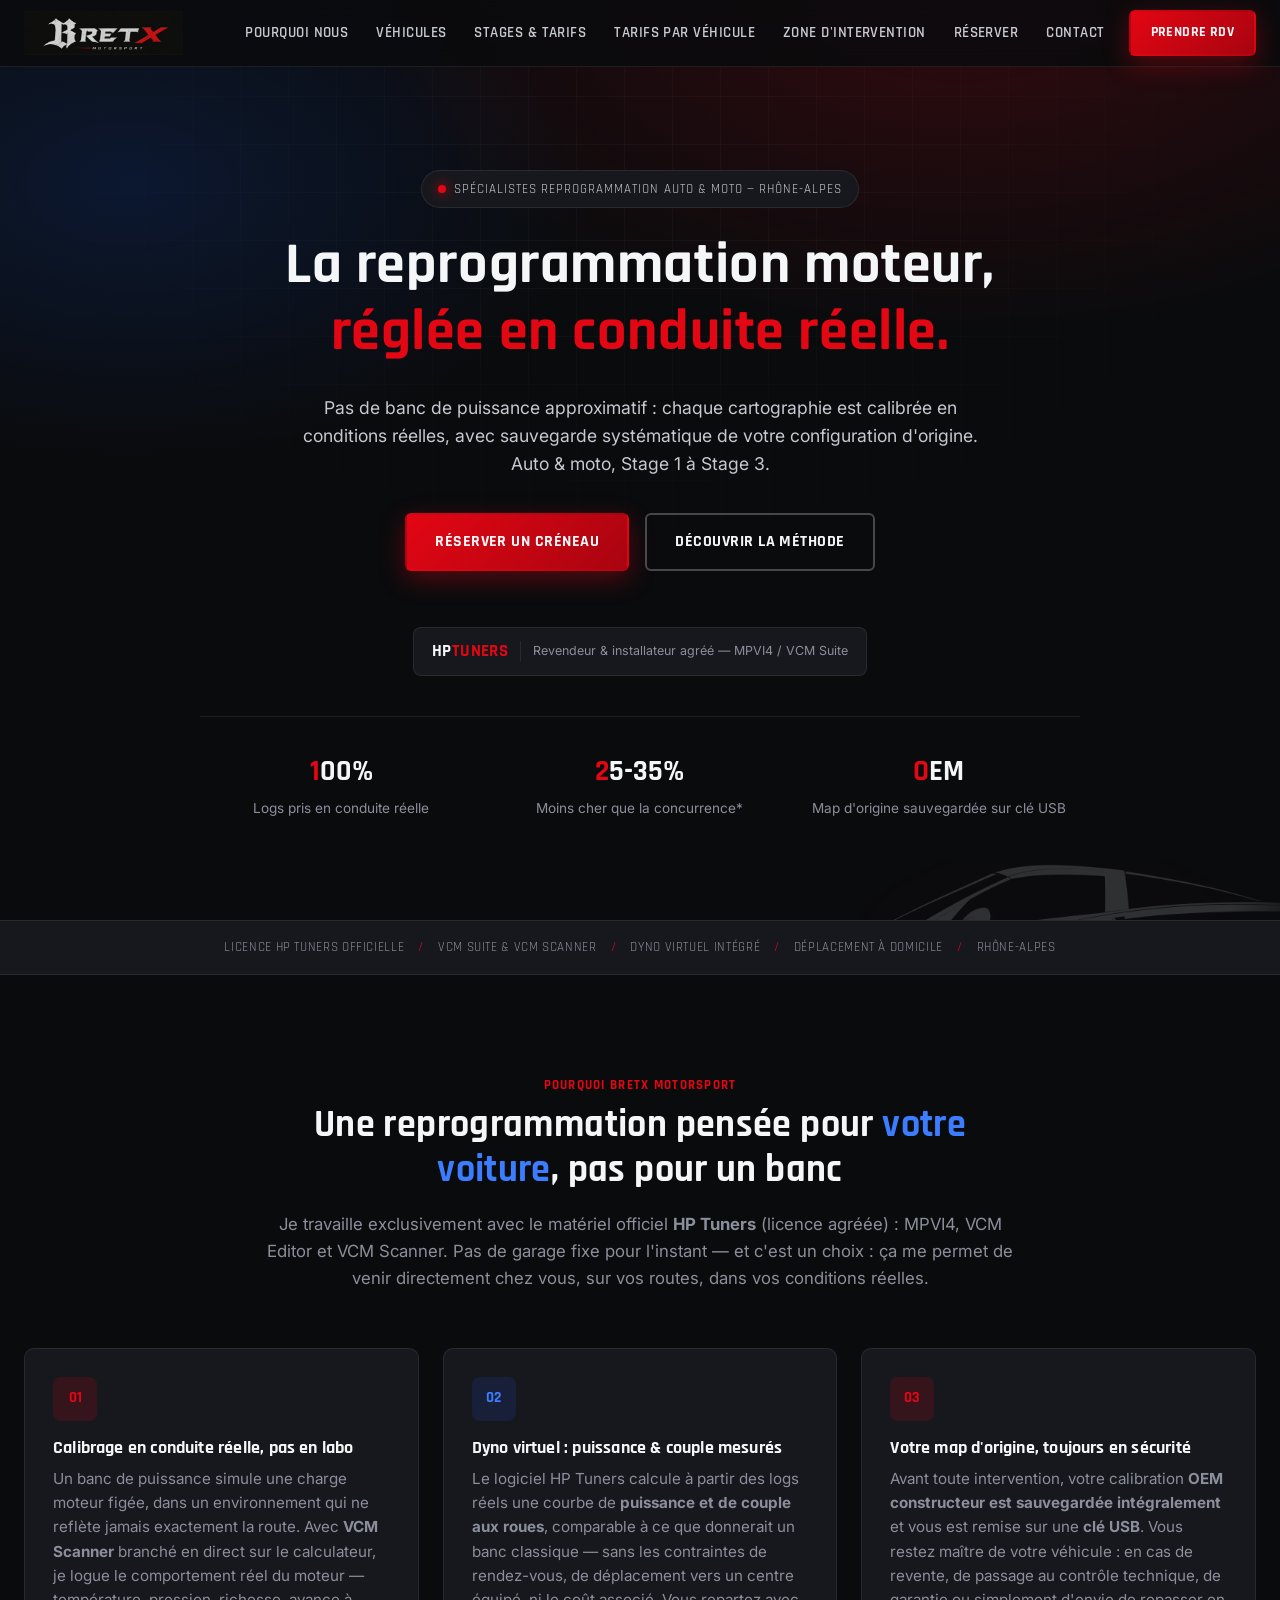
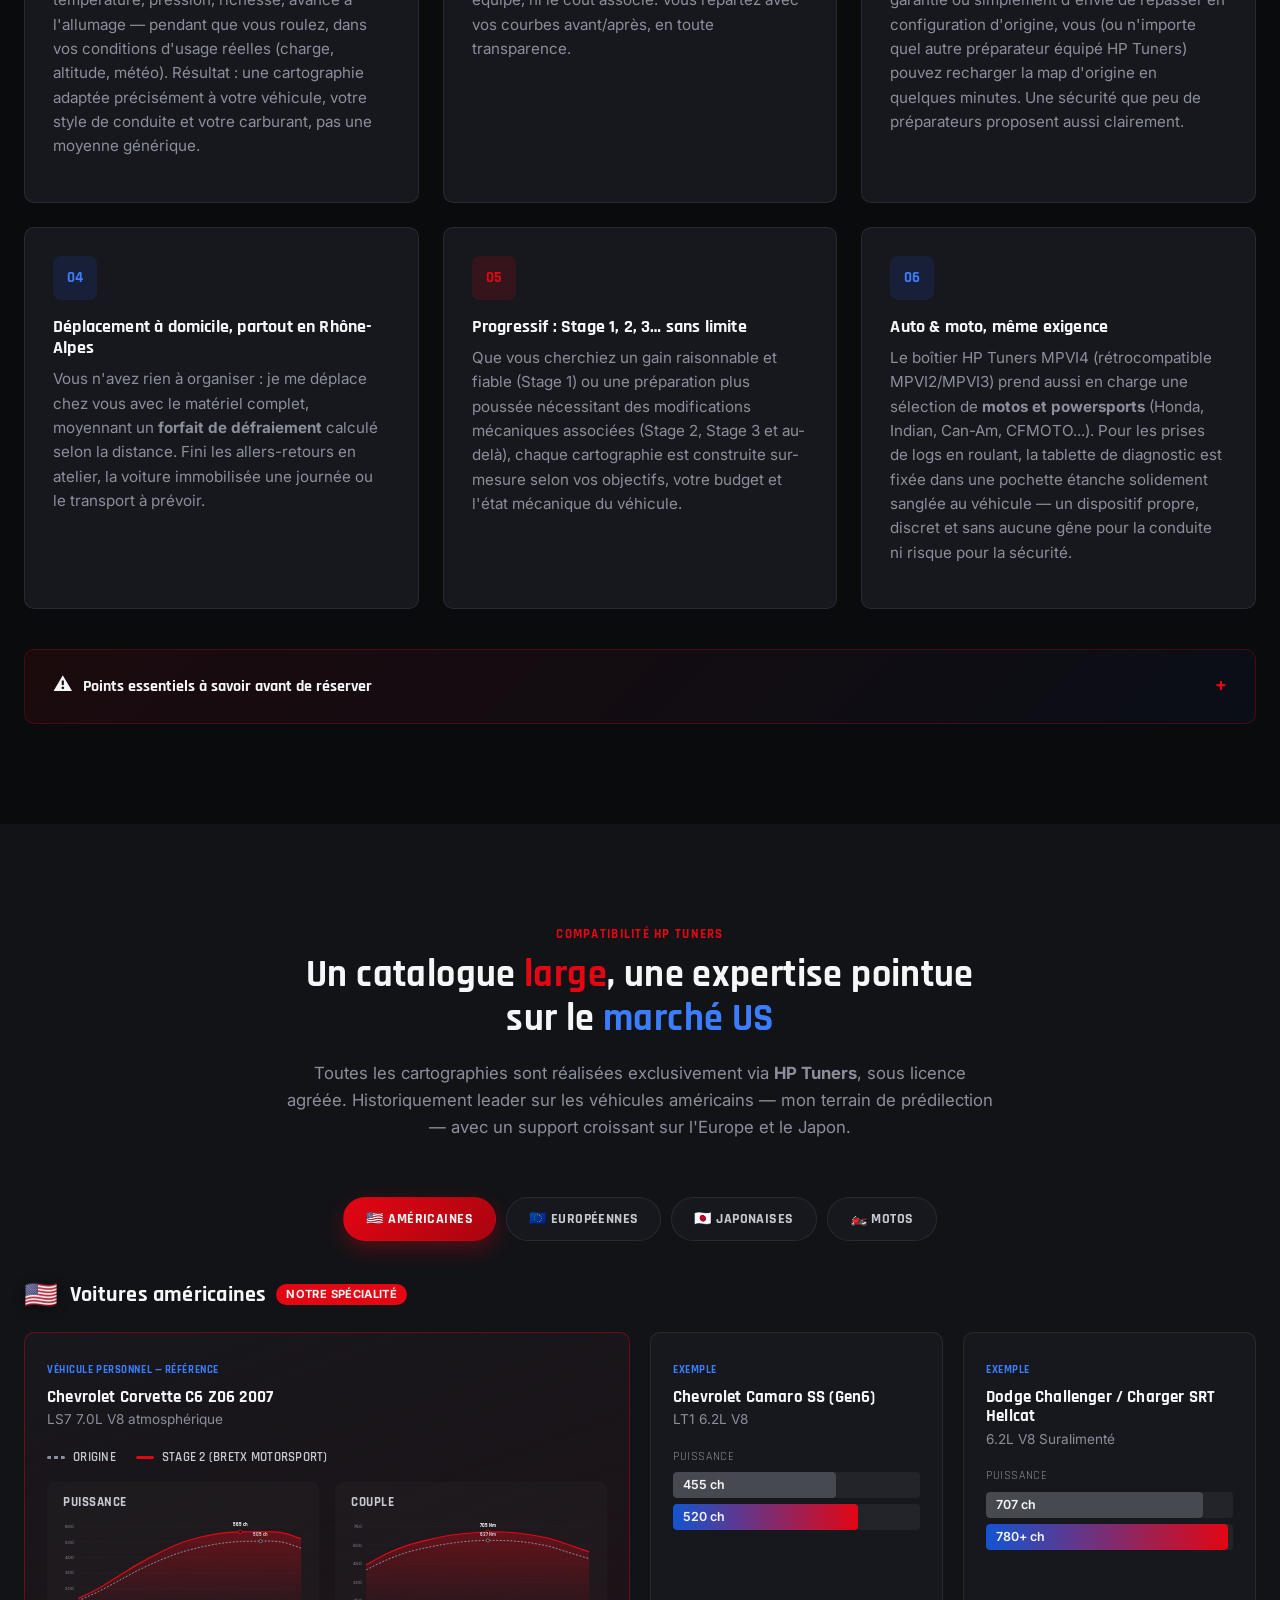
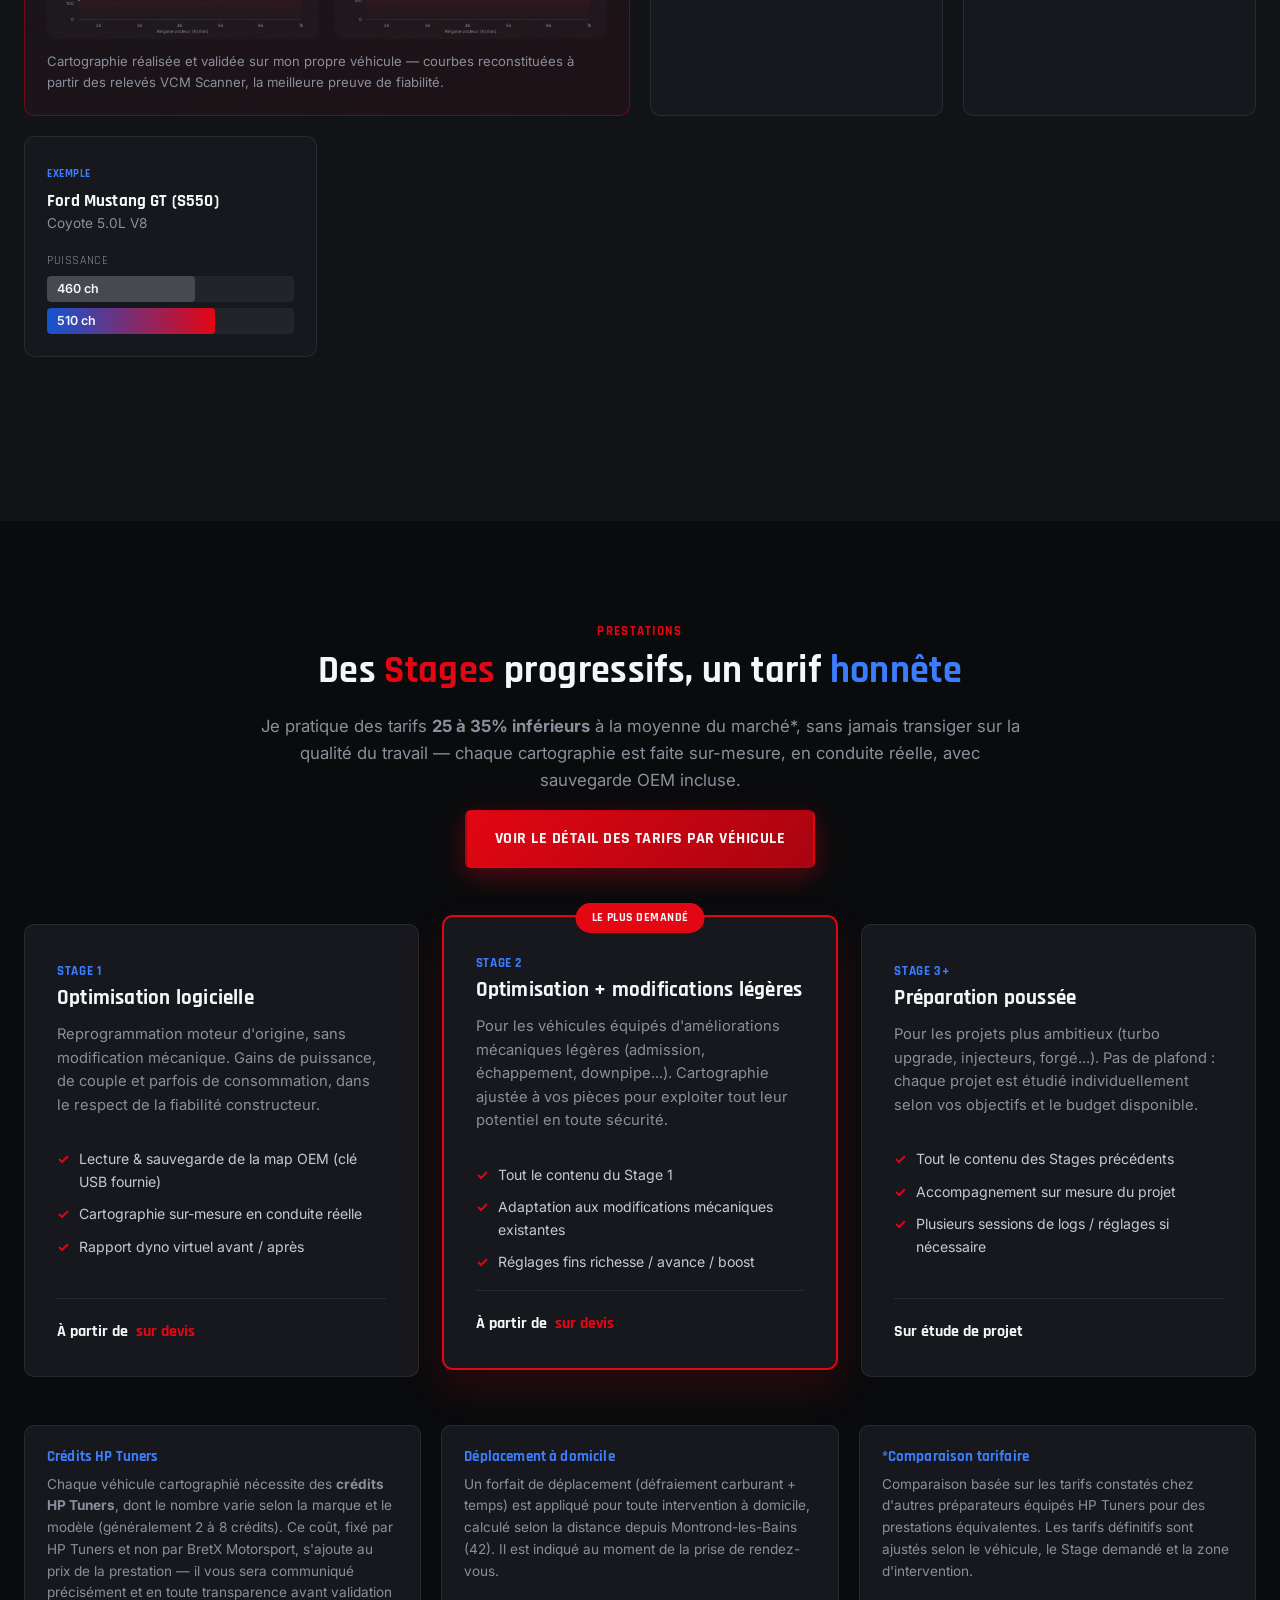
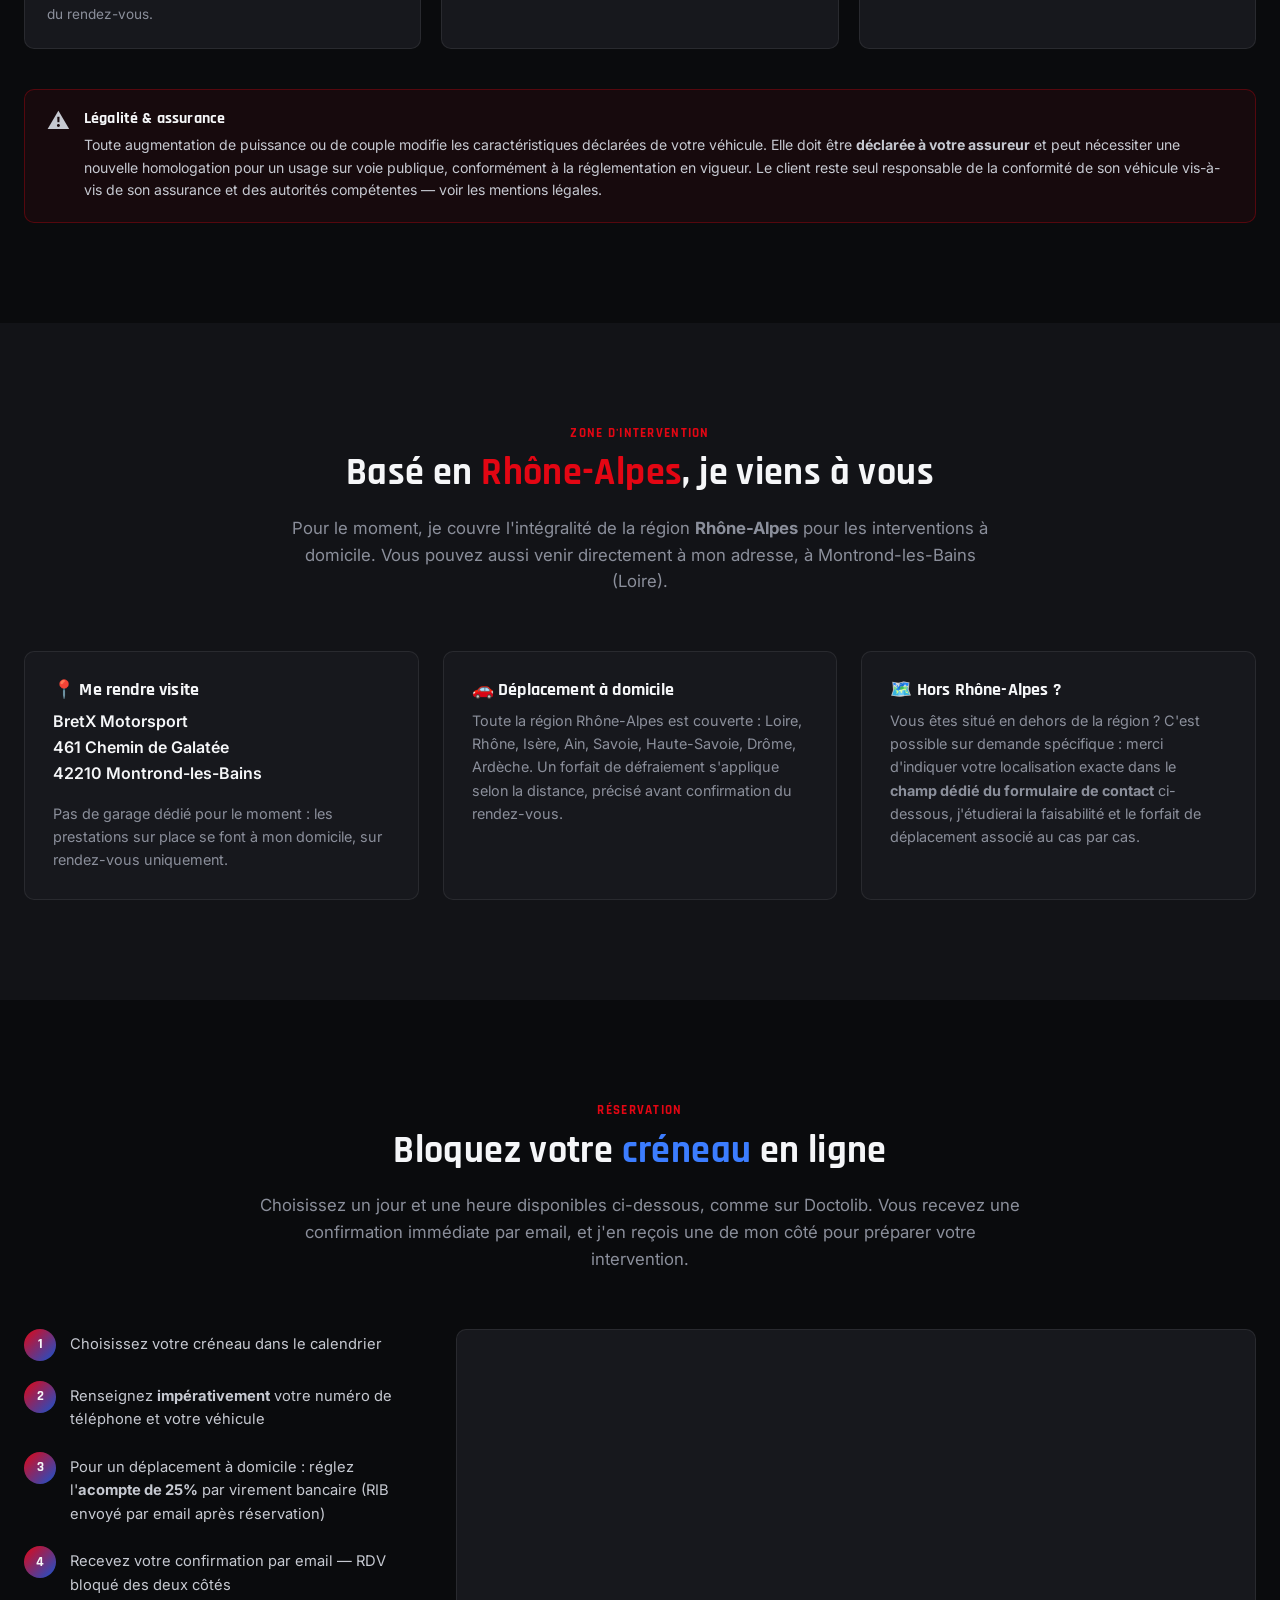
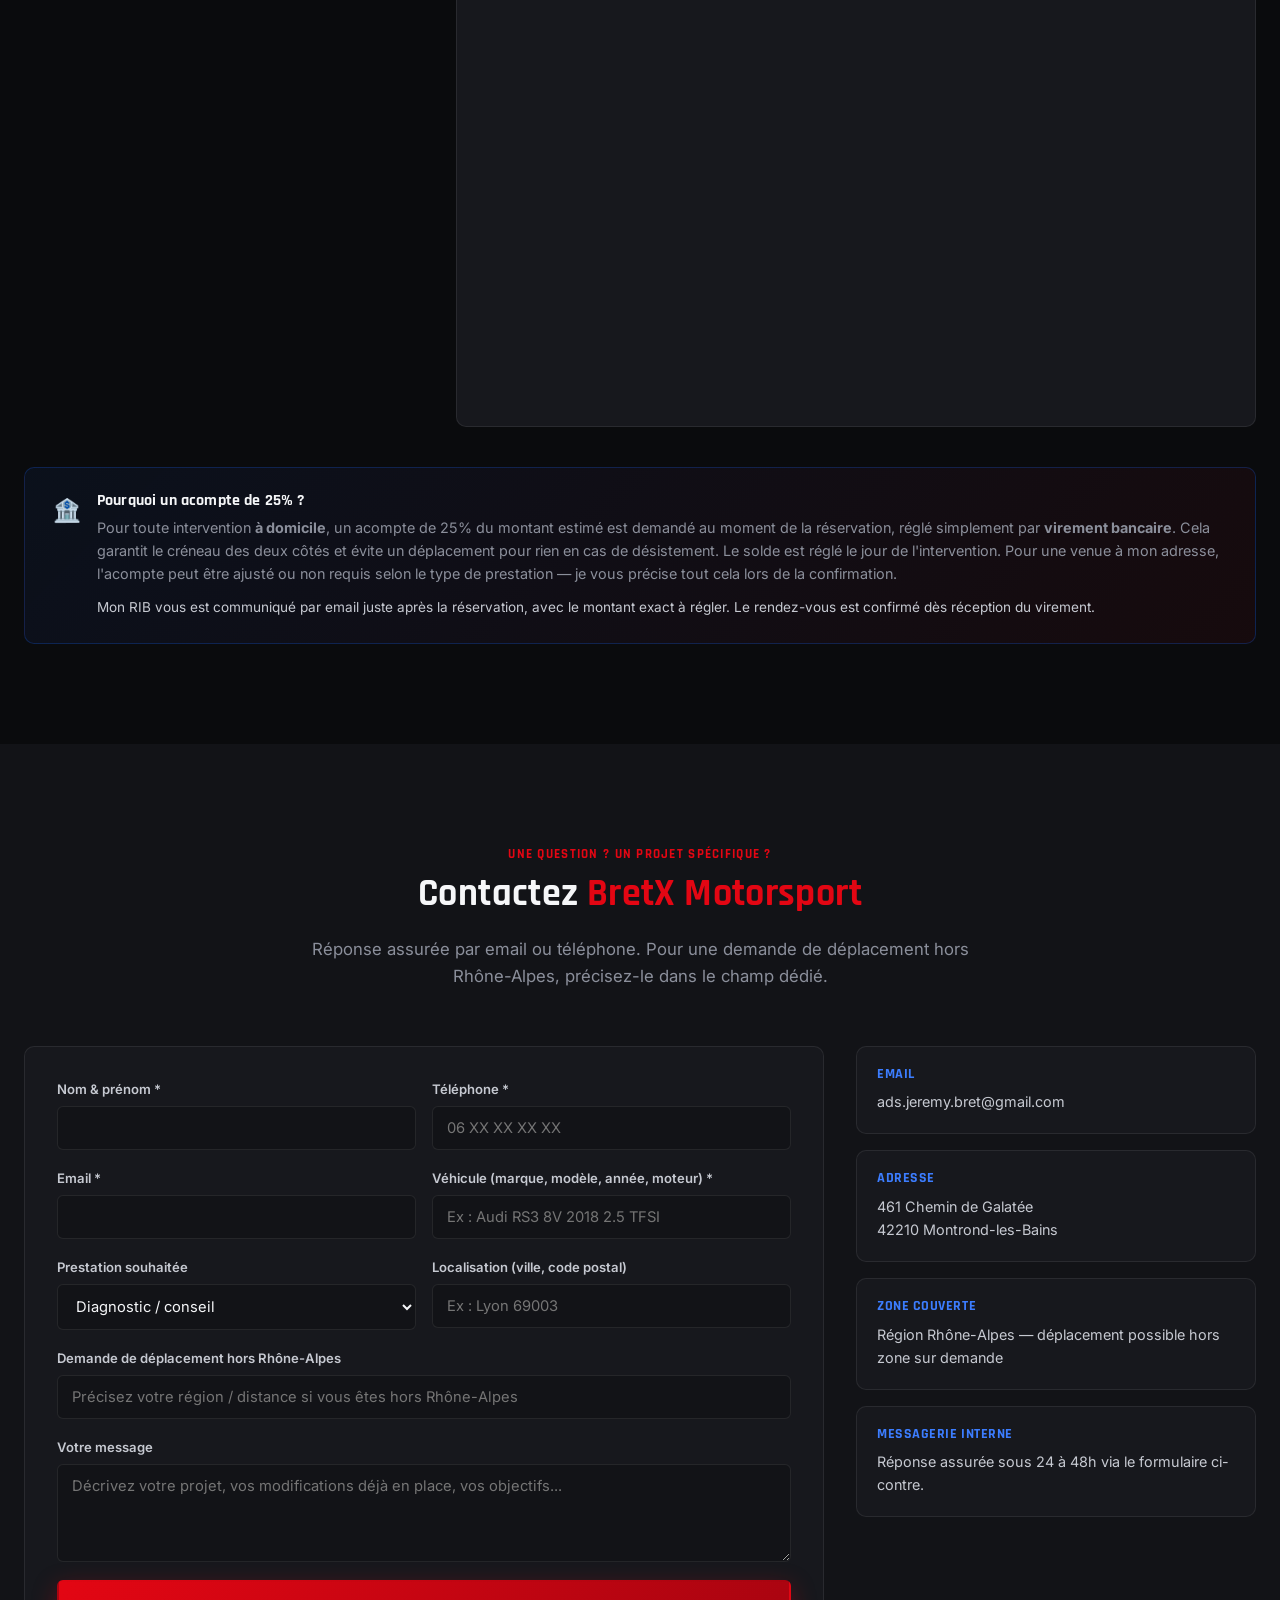
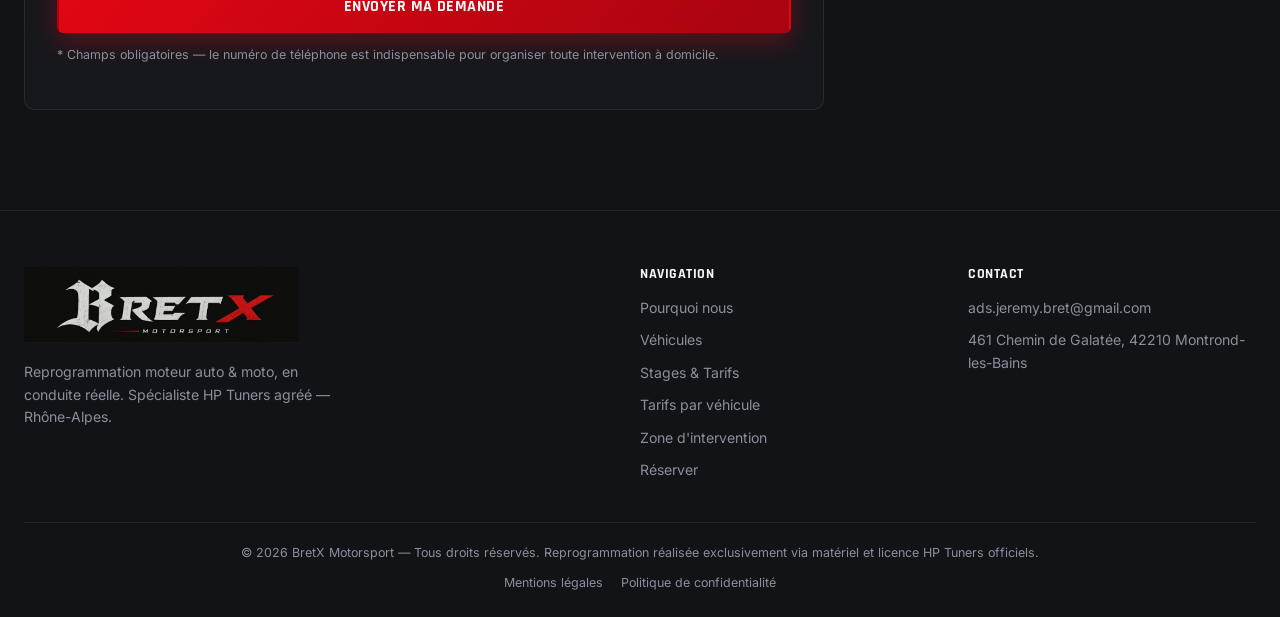
==== commit ed4f8f3f: "Corrige l'adresse : supprime le 4 en trop apres Galatee" ====
--- a/index.html
+++ b/index.html
@@ -46,7 +46,7 @@
   "description": "Reprogrammation moteur auto & moto en conduite réelle, spécialiste HP Tuners agréé (MPVI4, VCM Scanner). Stage 1 à Stage 3, sauvegarde OEM sur clé USB, déplacement à domicile.",
   "address": {
     "@type": "PostalAddress",
-    "streetAddress": "461 Chemin de Galatée 4",
+    "streetAddress": "461 Chemin de Galatée",
     "addressLocality": "Montrond-les-Bains",
     "postalCode": "42210",
     "addressRegion": "Auvergne-Rhône-Alpes",
@@ -515,7 +515,7 @@
       <h3>📍 Me rendre visite</h3>
       <p class="address">
         BretX Motorsport<br>
-        461 Chemin de Galatée 4<br>
+        461 Chemin de Galatée<br>
         42210 Montrond-les-Bains
       </p>
       <p class="zone-desc">Pas de garage dédié pour le moment : les prestations sur place se font à mon domicile, sur rendez-vous uniquement.</p>
@@ -640,7 +640,7 @@
       </div>
       <div class="contact-card">
         <h4>Adresse</h4>
-        <p>461 Chemin de Galatée 4<br>42210 Montrond-les-Bains</p>
+        <p>461 Chemin de Galatée<br>42210 Montrond-les-Bains</p>
       </div>
       <div class="contact-card">
         <h4>Zone couverte</h4>
@@ -673,7 +673,7 @@
     <div class="footer-col">
       <h4>Contact</h4>
       <a href="mailto:ads.jeremy.bret@gmail.com">ads.jeremy.bret@gmail.com</a>
-      <span>461 Chemin de Galatée 4, 42210 Montrond-les-Bains</span>
+      <span>461 Chemin de Galatée, 42210 Montrond-les-Bains</span>
     </div>
   </div>
   <div class="footer-bottom">
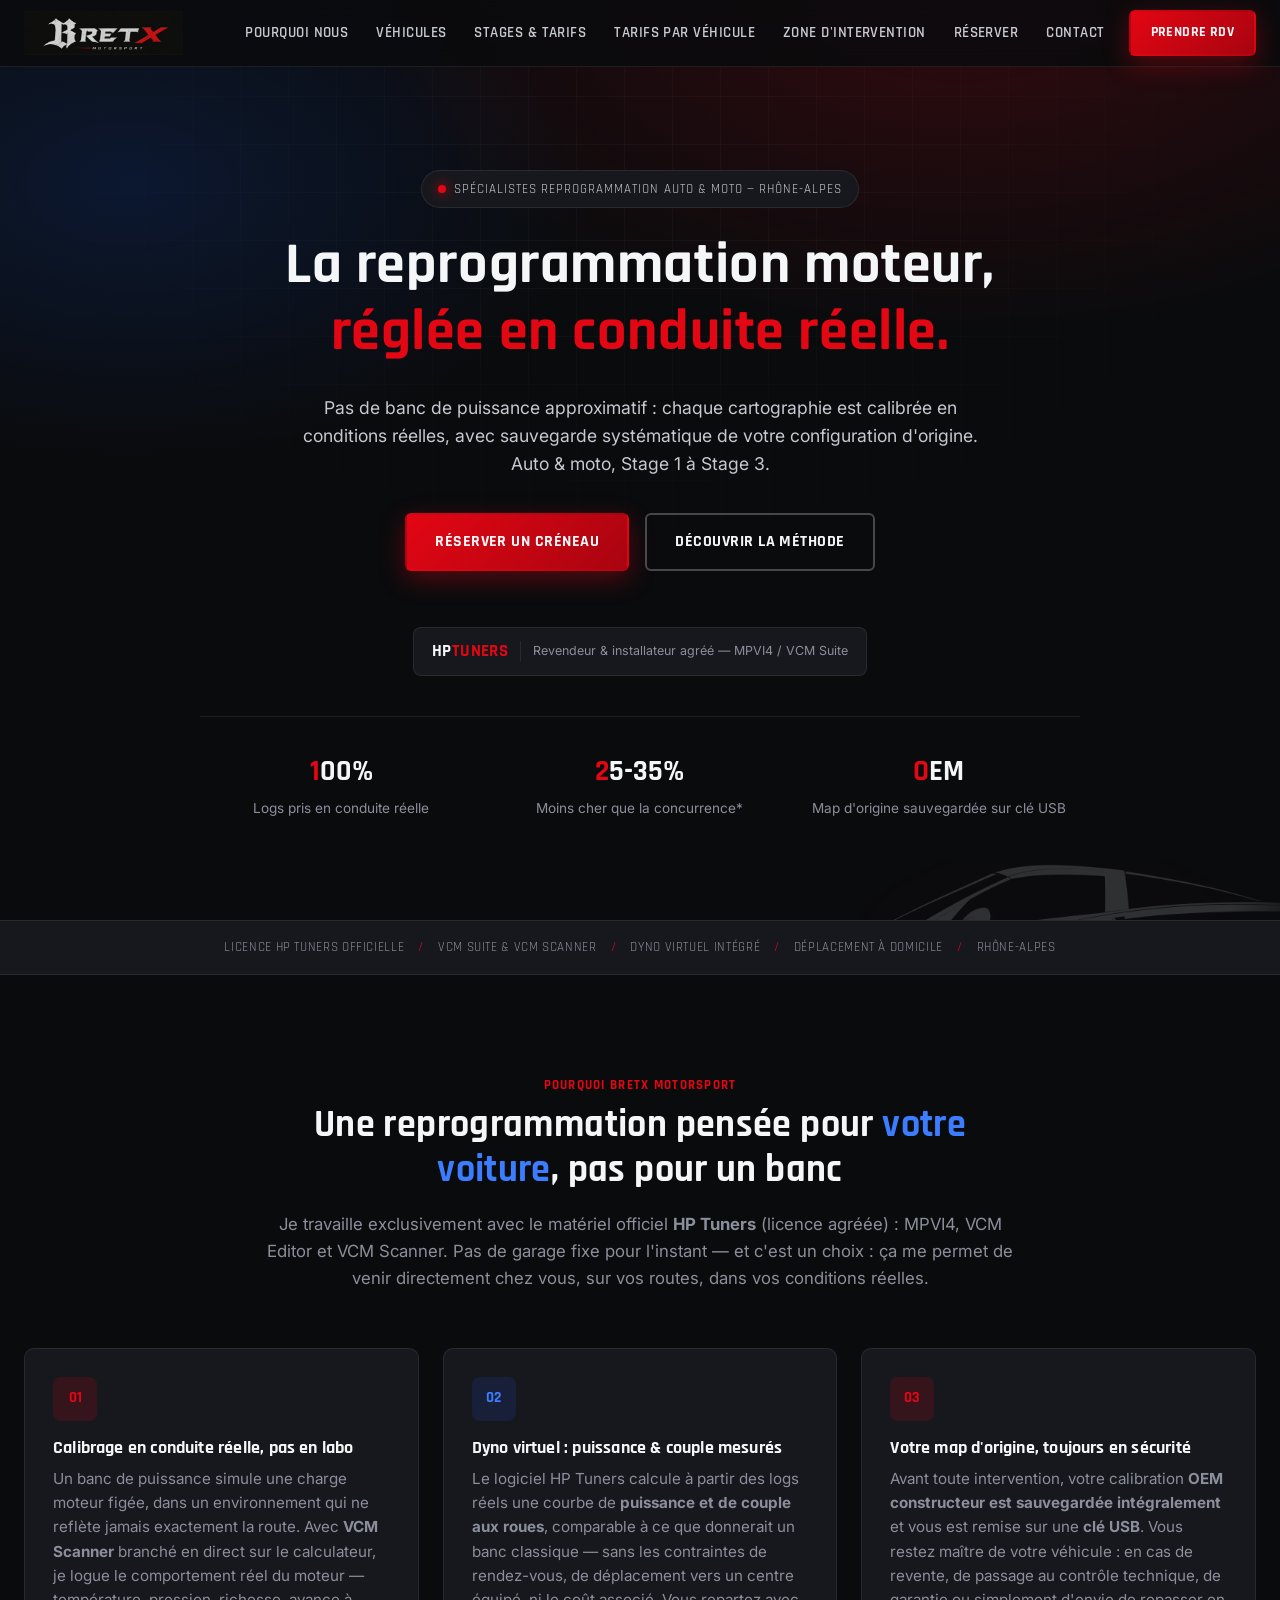
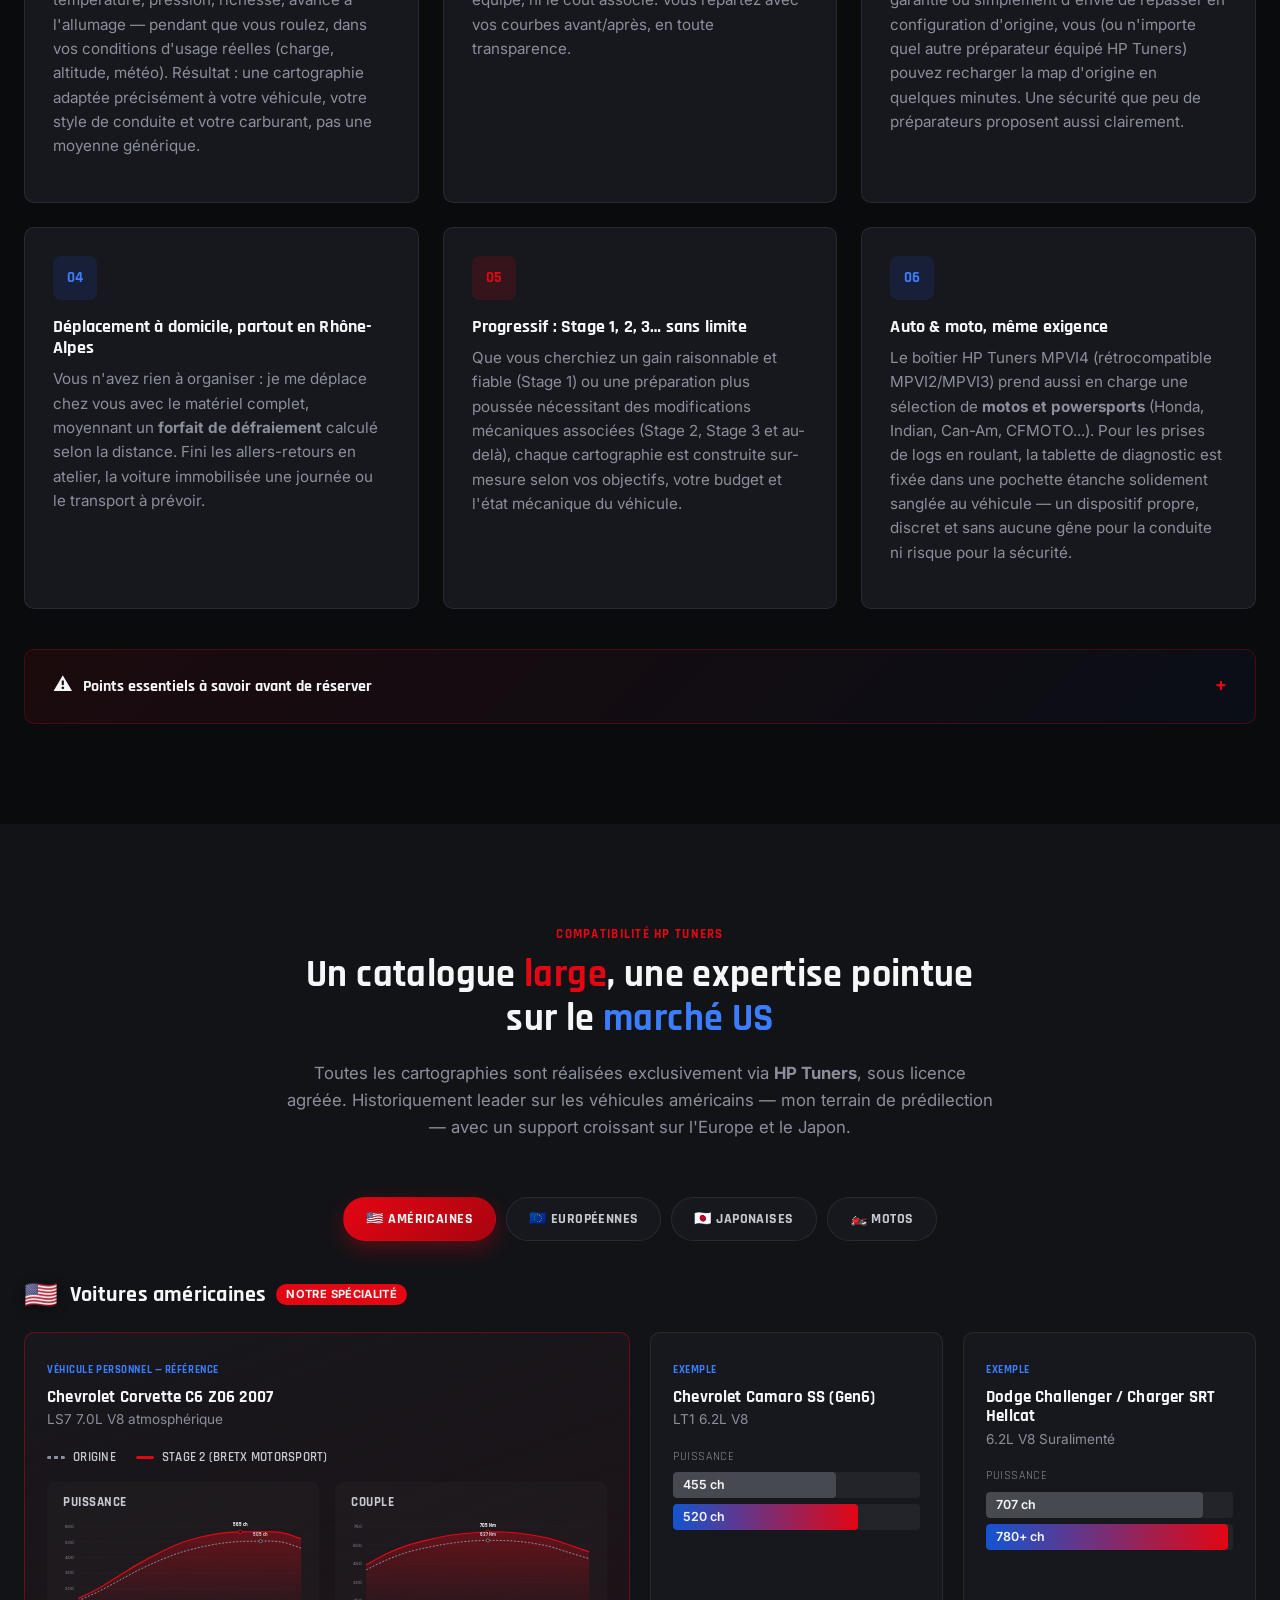
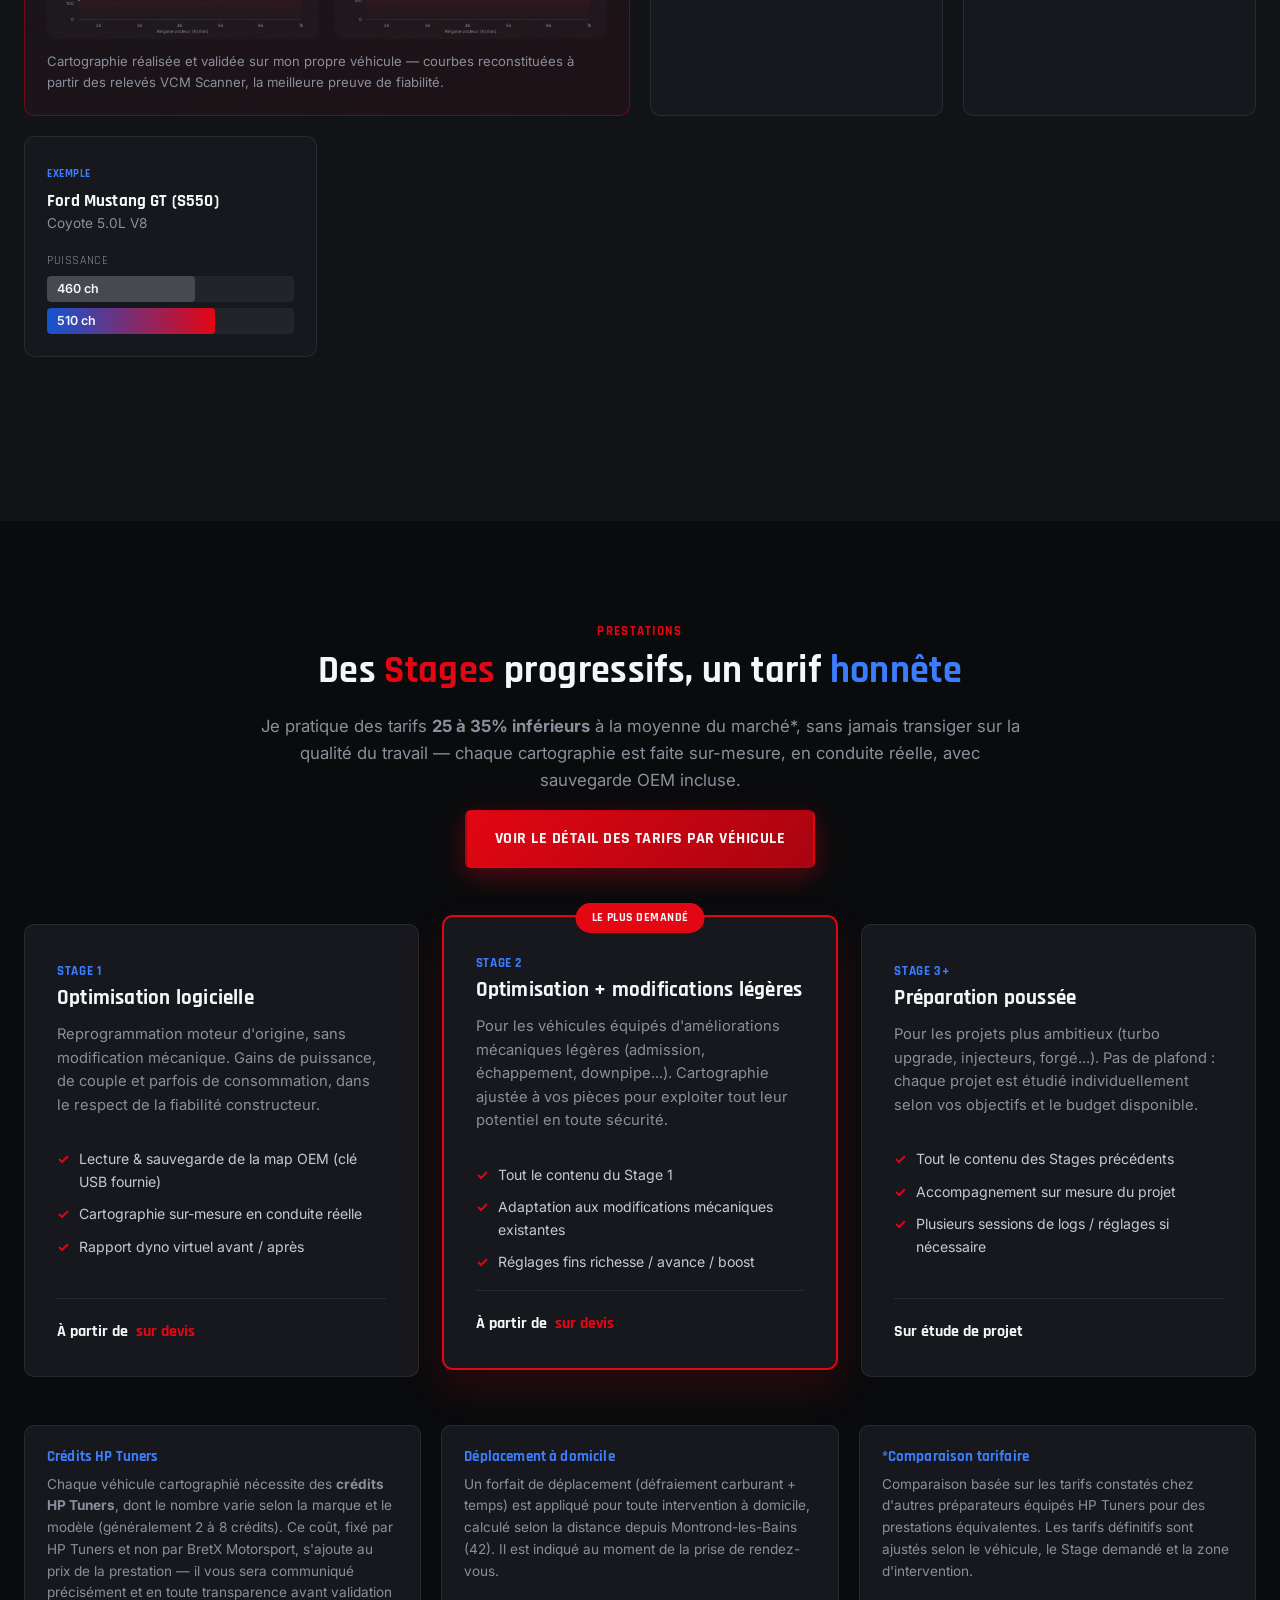
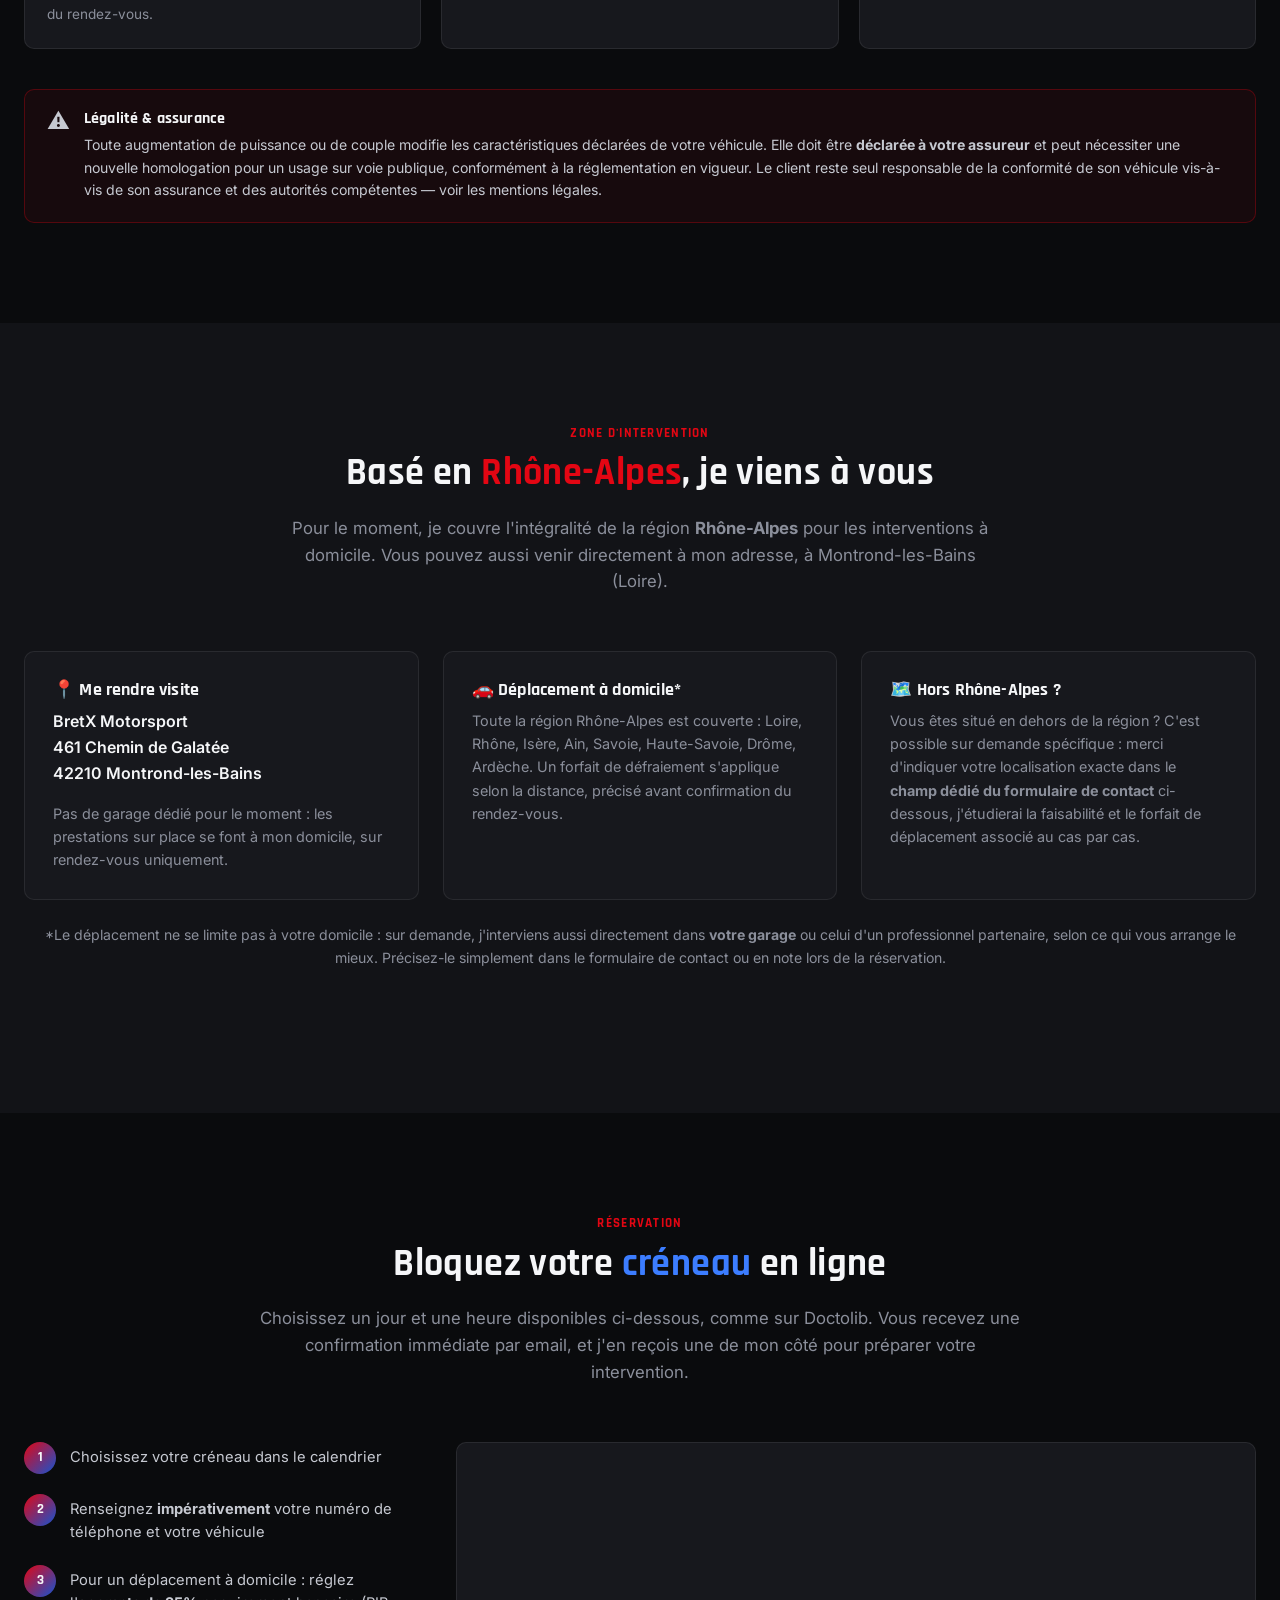
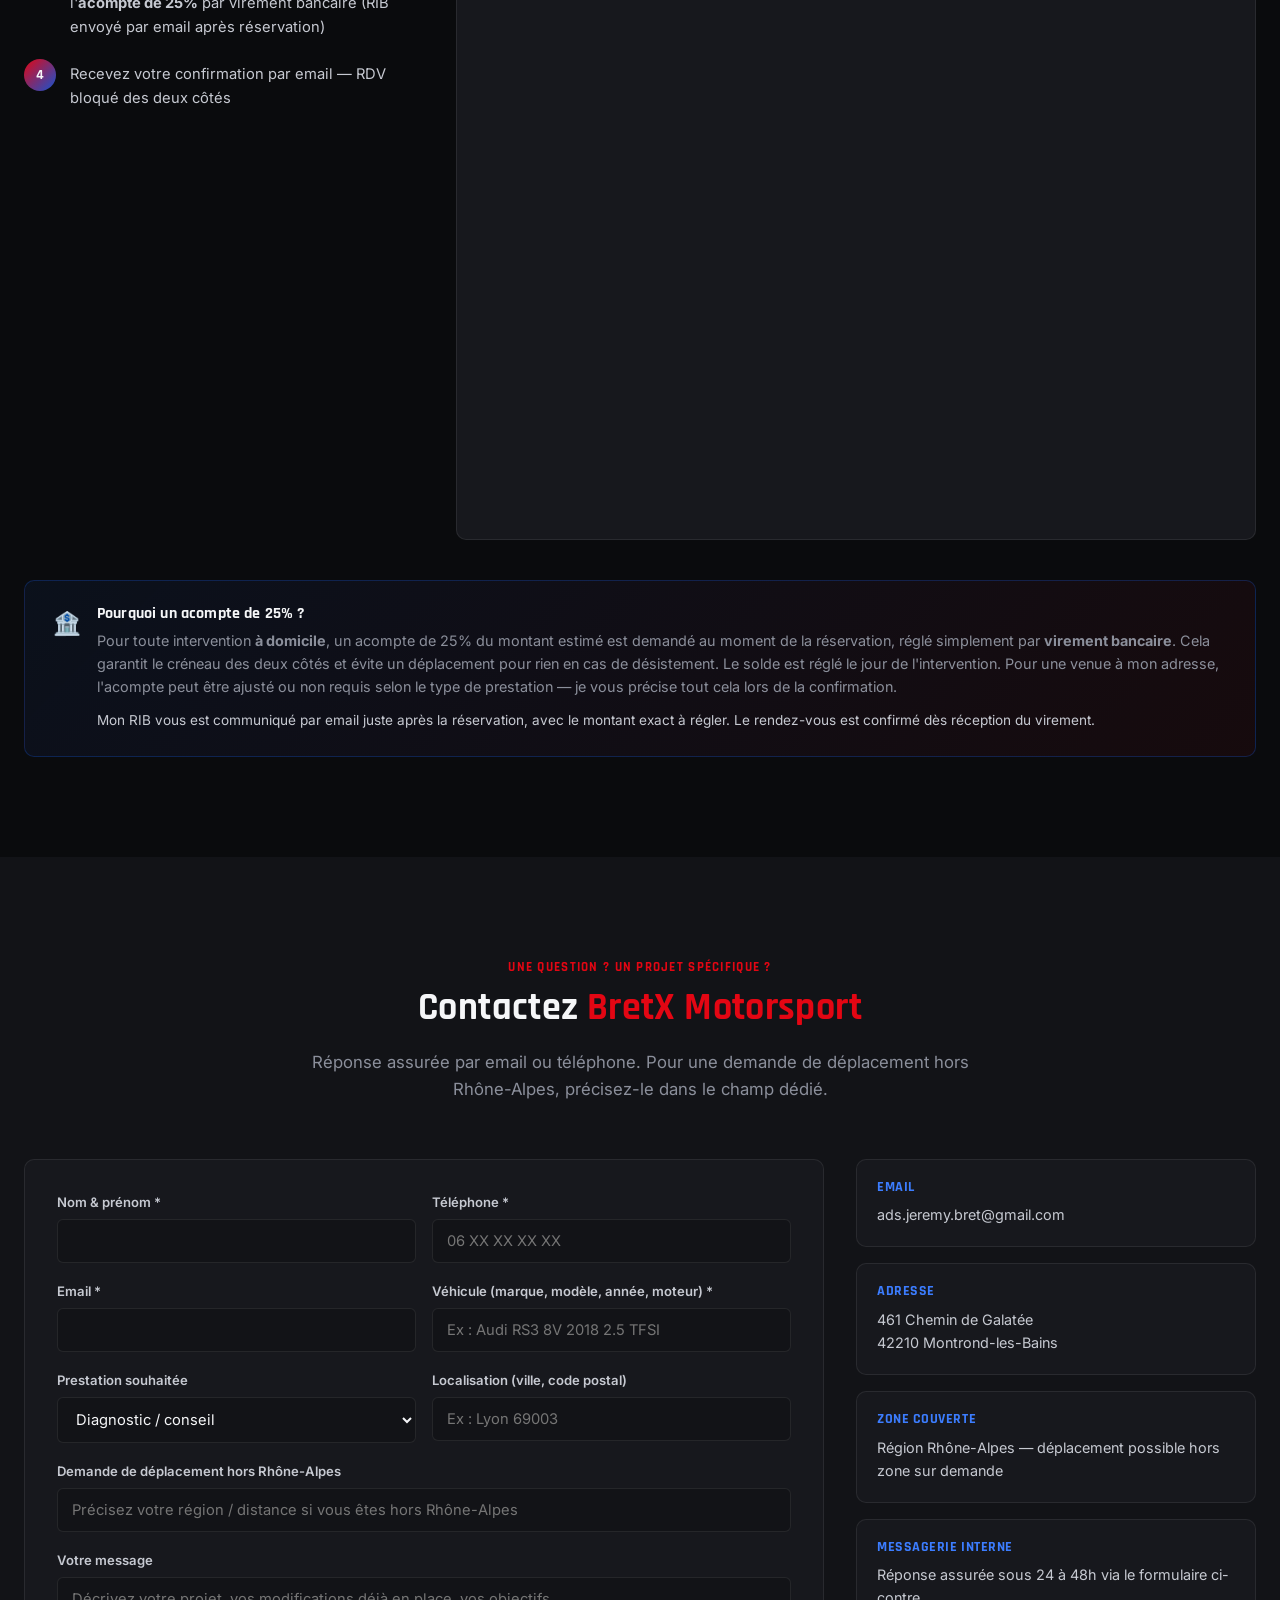
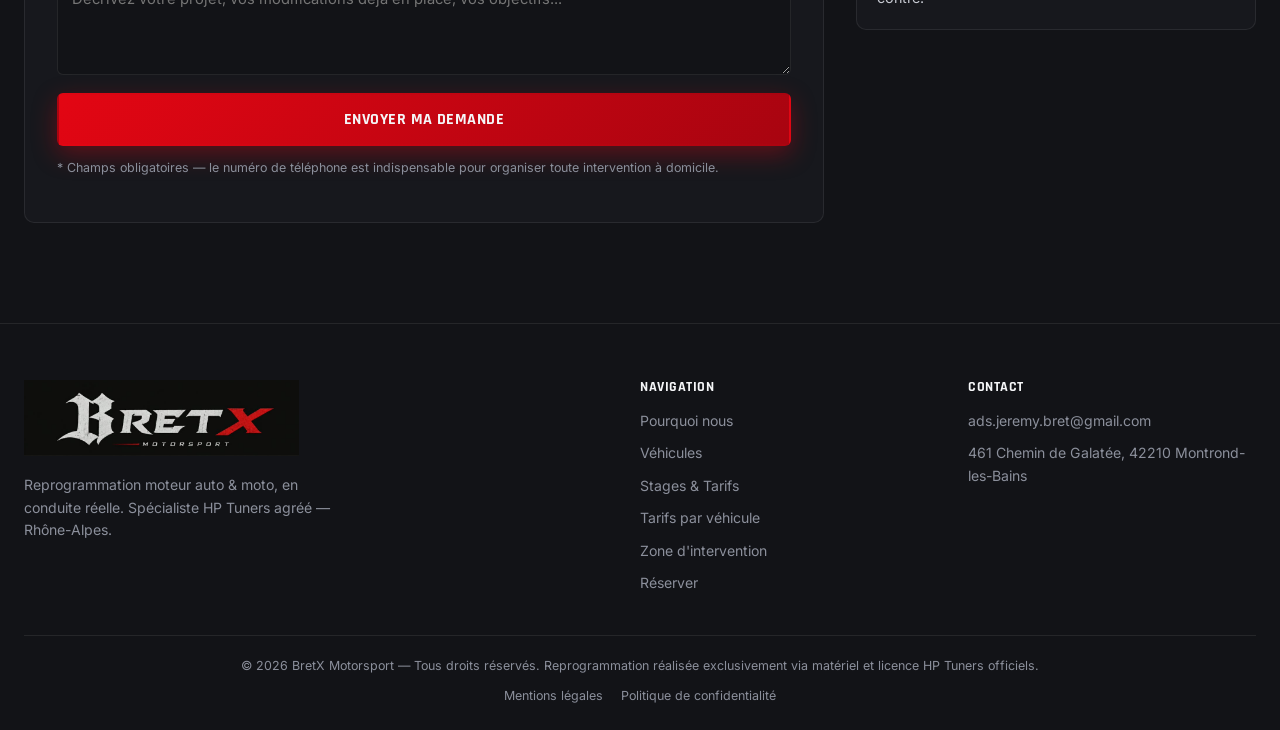
==== commit f82505a2: "Precise dans Zone d'intervention que le deplacement en garage est possible sur demande (note avec as" ====
--- a/index.html
+++ b/index.html
@@ -521,7 +521,7 @@
       <p class="zone-desc">Pas de garage dédié pour le moment : les prestations sur place se font à mon domicile, sur rendez-vous uniquement.</p>
     </div>
     <div class="zone-card">
-      <h3>🚗 Déplacement à domicile</h3>
+      <h3>🚗 Déplacement à domicile*</h3>
       <p class="zone-desc">Toute la région Rhône-Alpes est couverte : Loire, Rhône, Isère, Ain, Savoie, Haute-Savoie, Drôme, Ardèche. Un forfait de défraiement s'applique selon la distance, précisé avant confirmation du rendez-vous.</p>
     </div>
     <div class="zone-card">
@@ -529,6 +529,7 @@
       <p class="zone-desc">Vous êtes situé en dehors de la région ? C'est possible sur demande spécifique : merci d'indiquer votre localisation exacte dans le <strong>champ dédié du formulaire de contact</strong> ci-dessous, j'étudierai la faisabilité et le forfait de déplacement associé au cas par cas.</p>
     </div>
   </div>
+  <p class="price-category-note" style="text-align:center;margin-top:24px;">*Le déplacement ne se limite pas à votre domicile : sur demande, j'interviens aussi directement dans <strong>votre garage</strong> ou celui d'un professionnel partenaire, selon ce qui vous arrange le mieux. Précisez-le simplement dans le formulaire de contact ou en note lors de la réservation.</p>
 </section>
 
 <!-- ============ BOOKING ============ -->
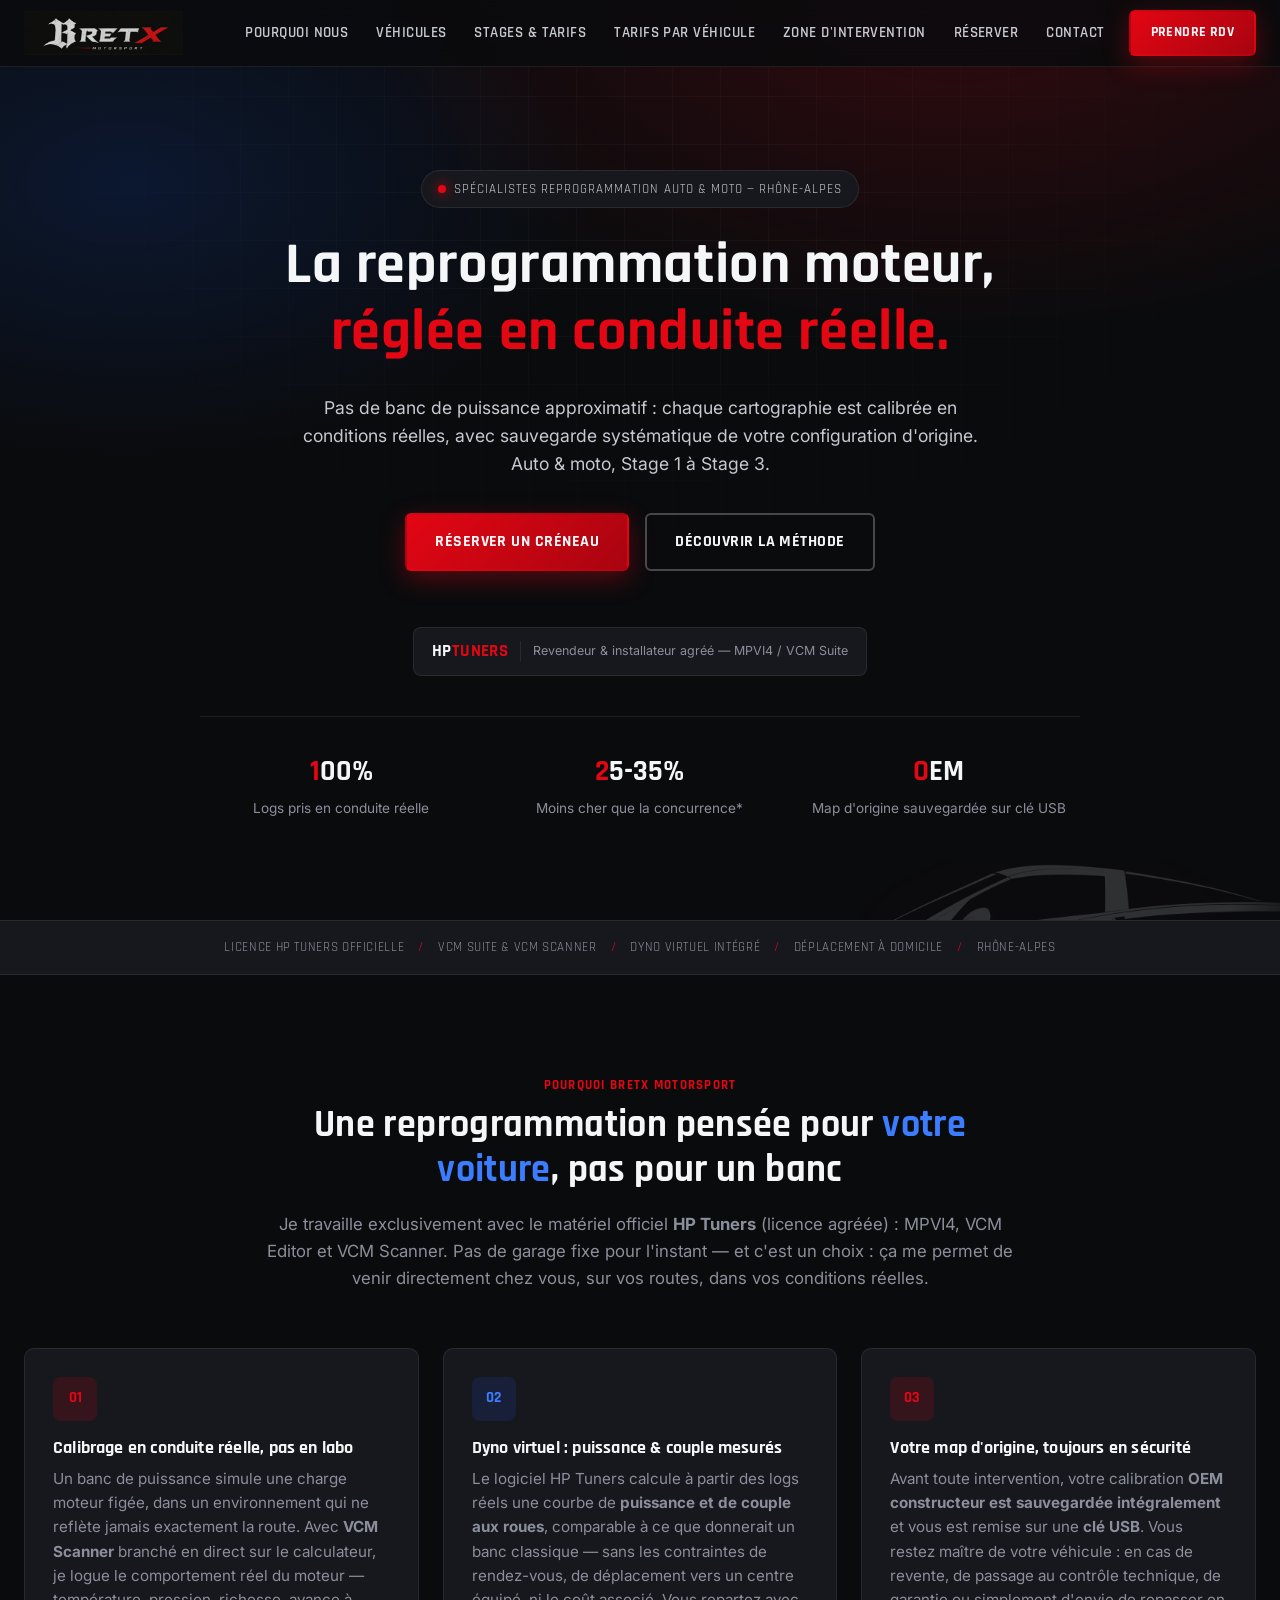
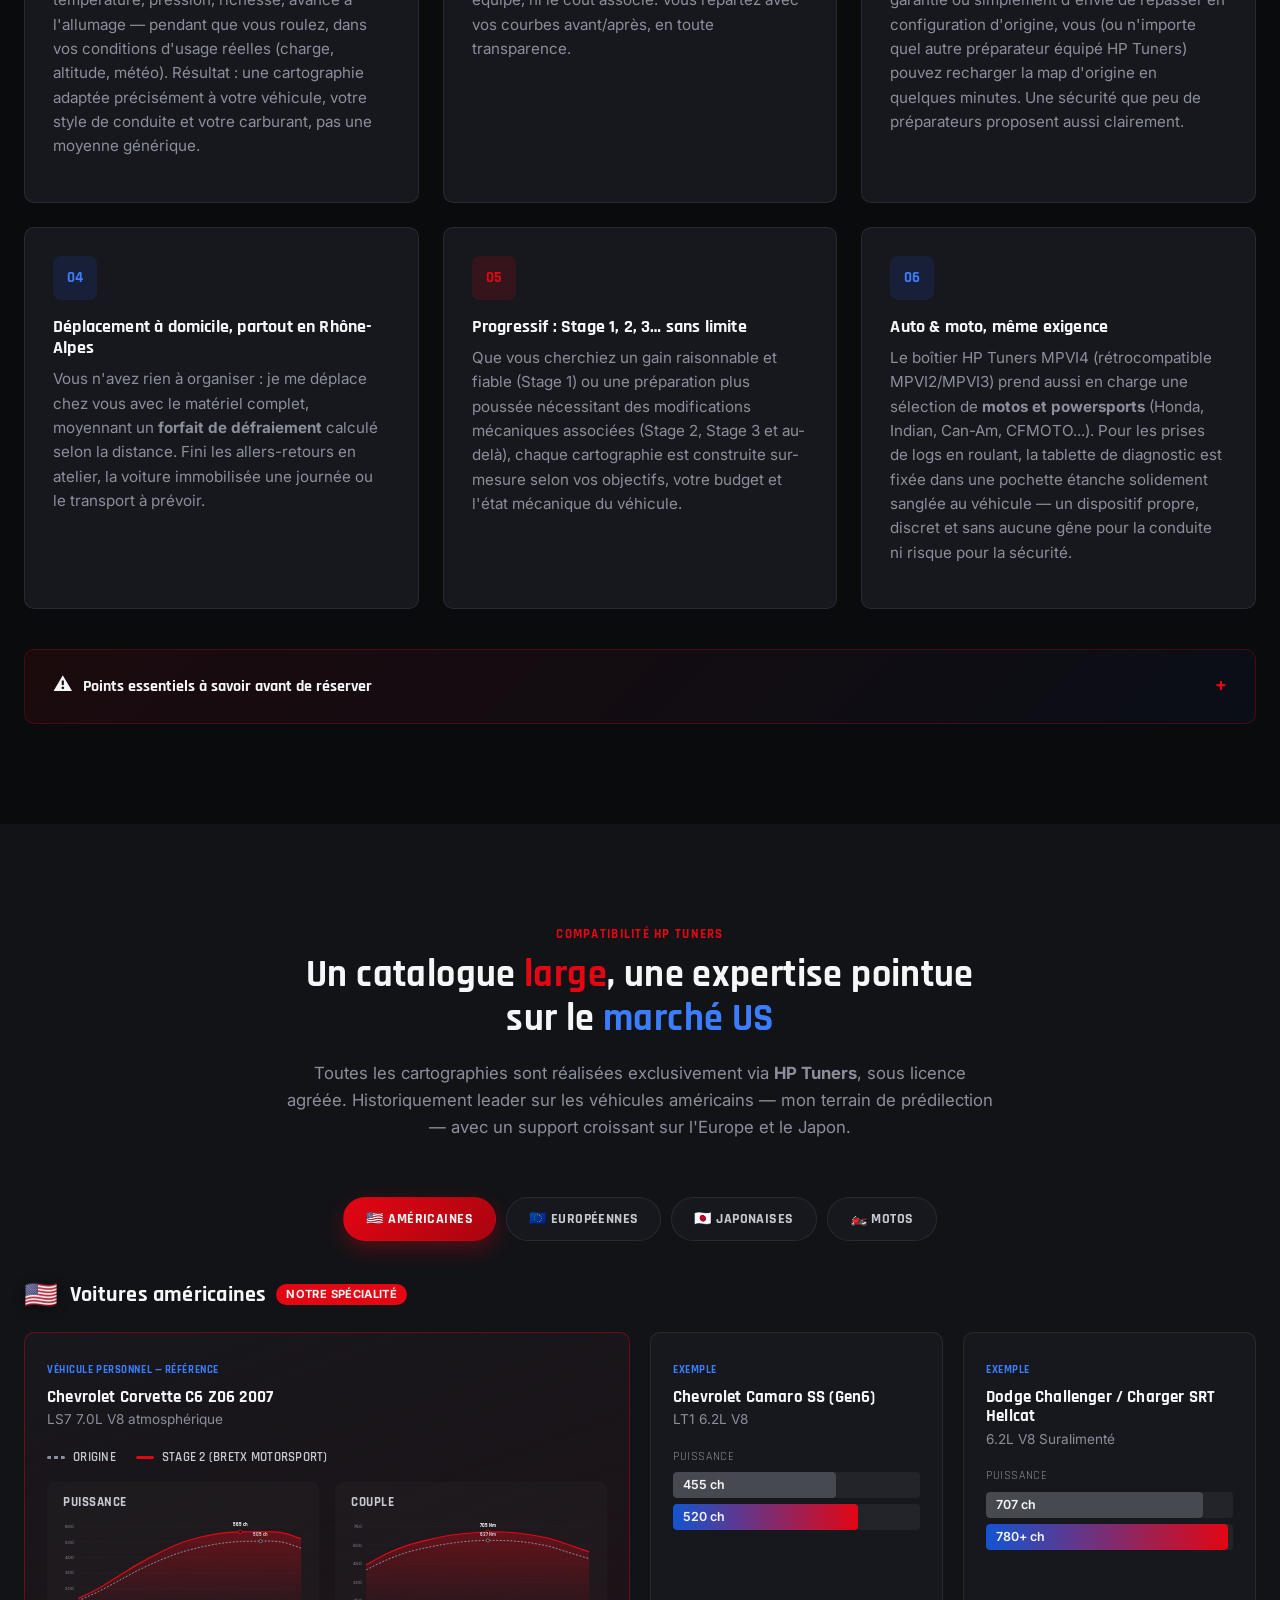
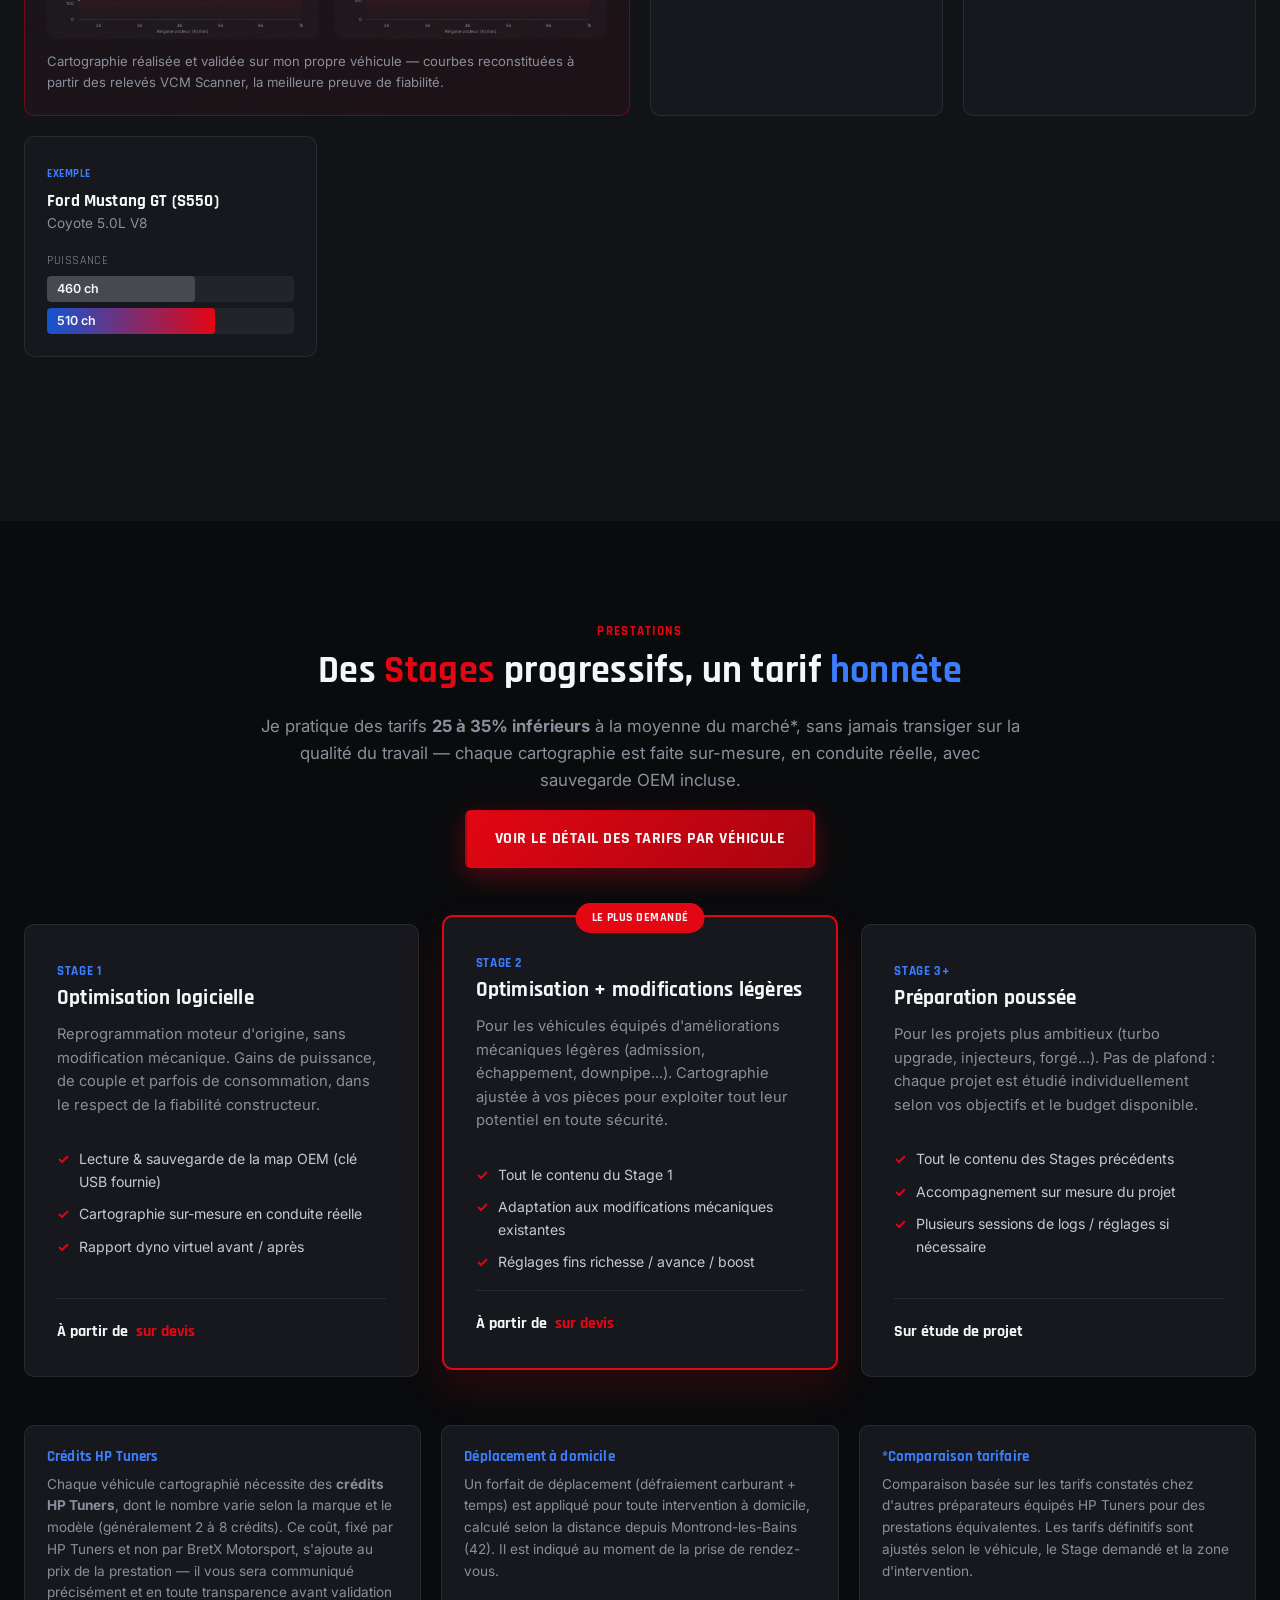
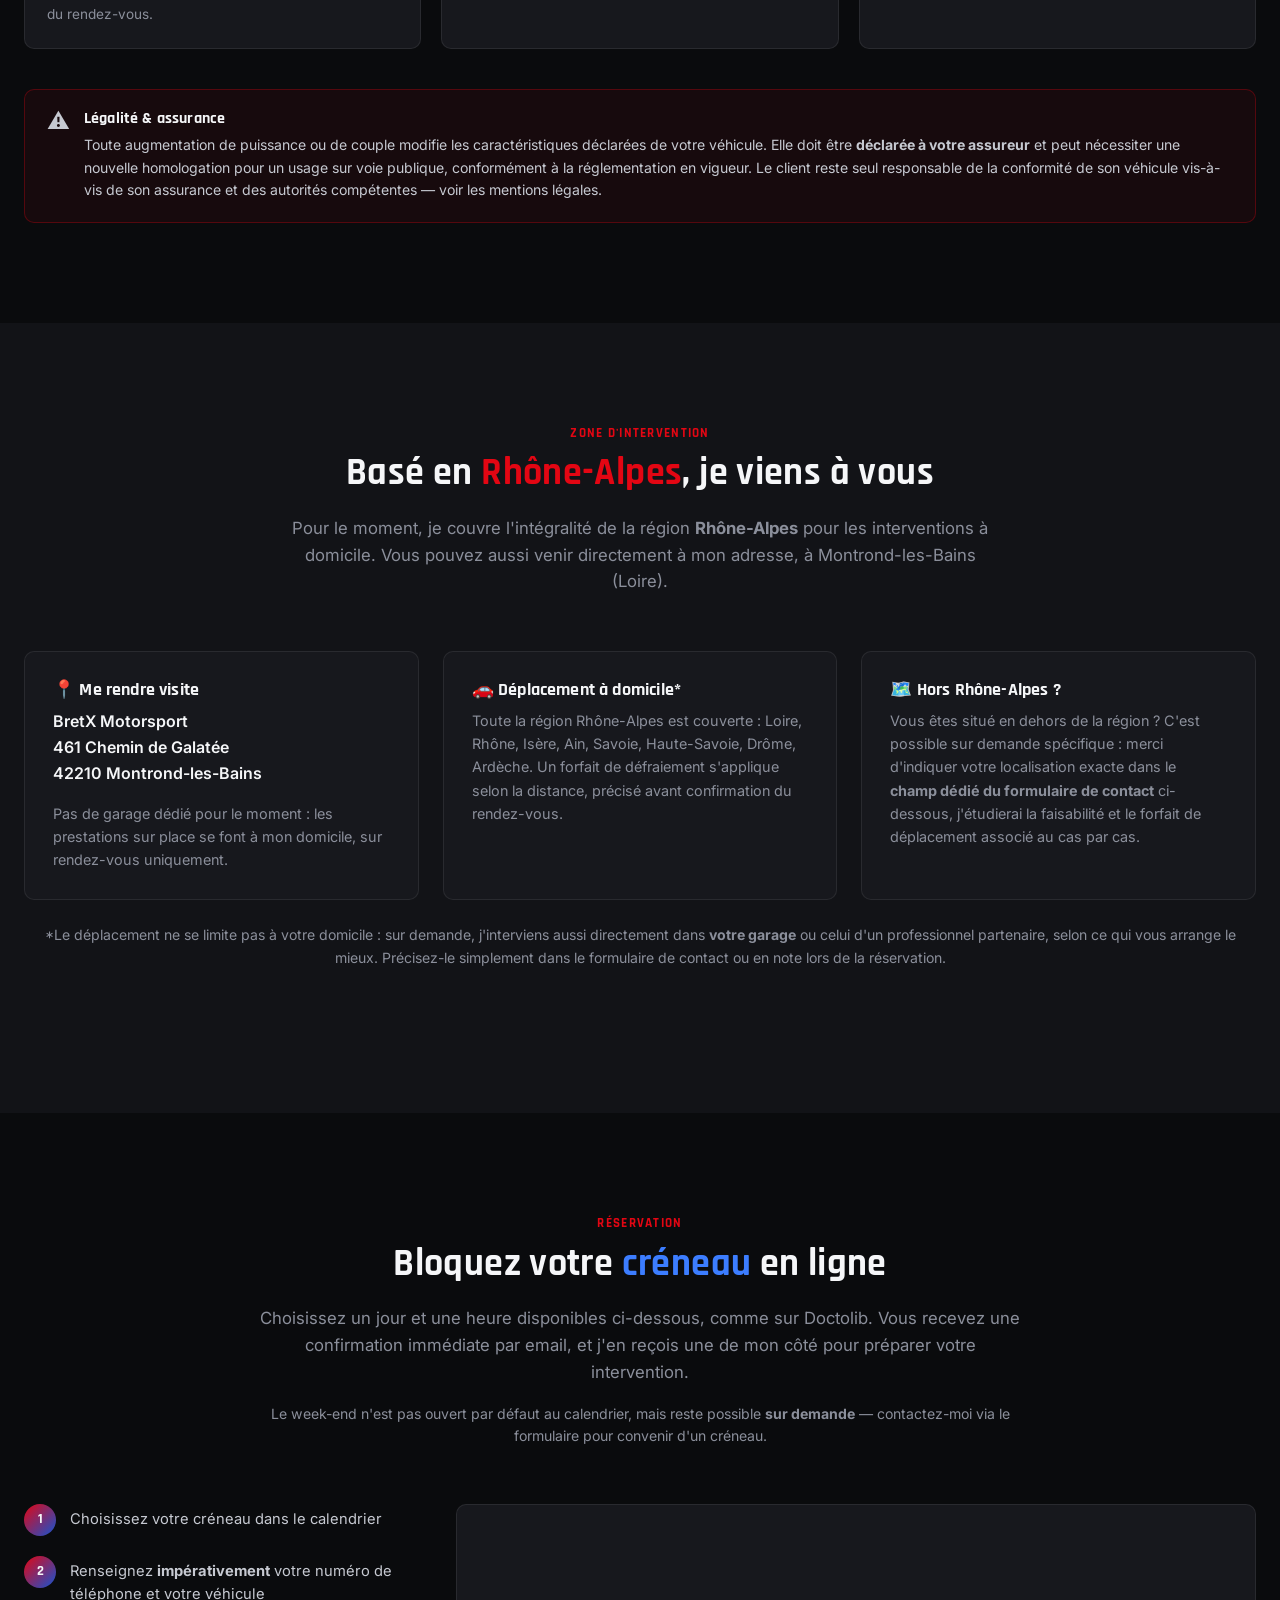
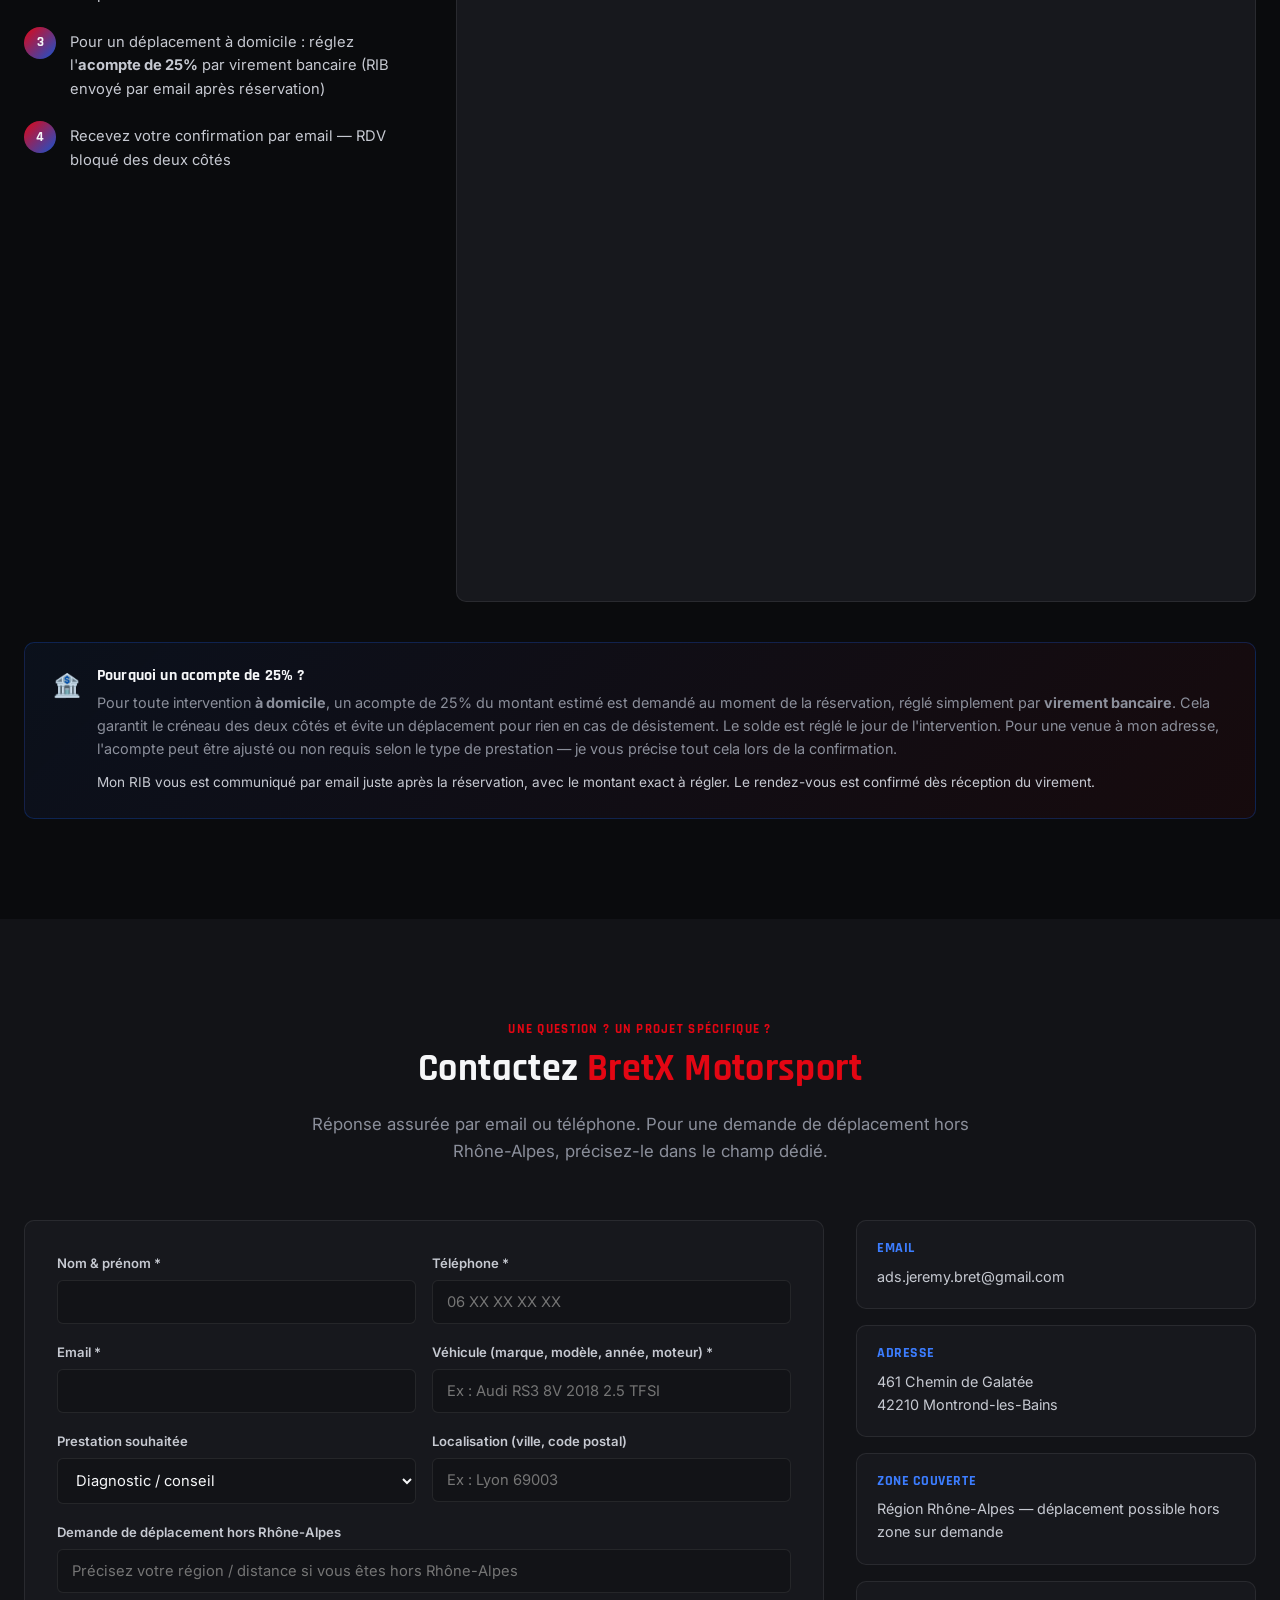
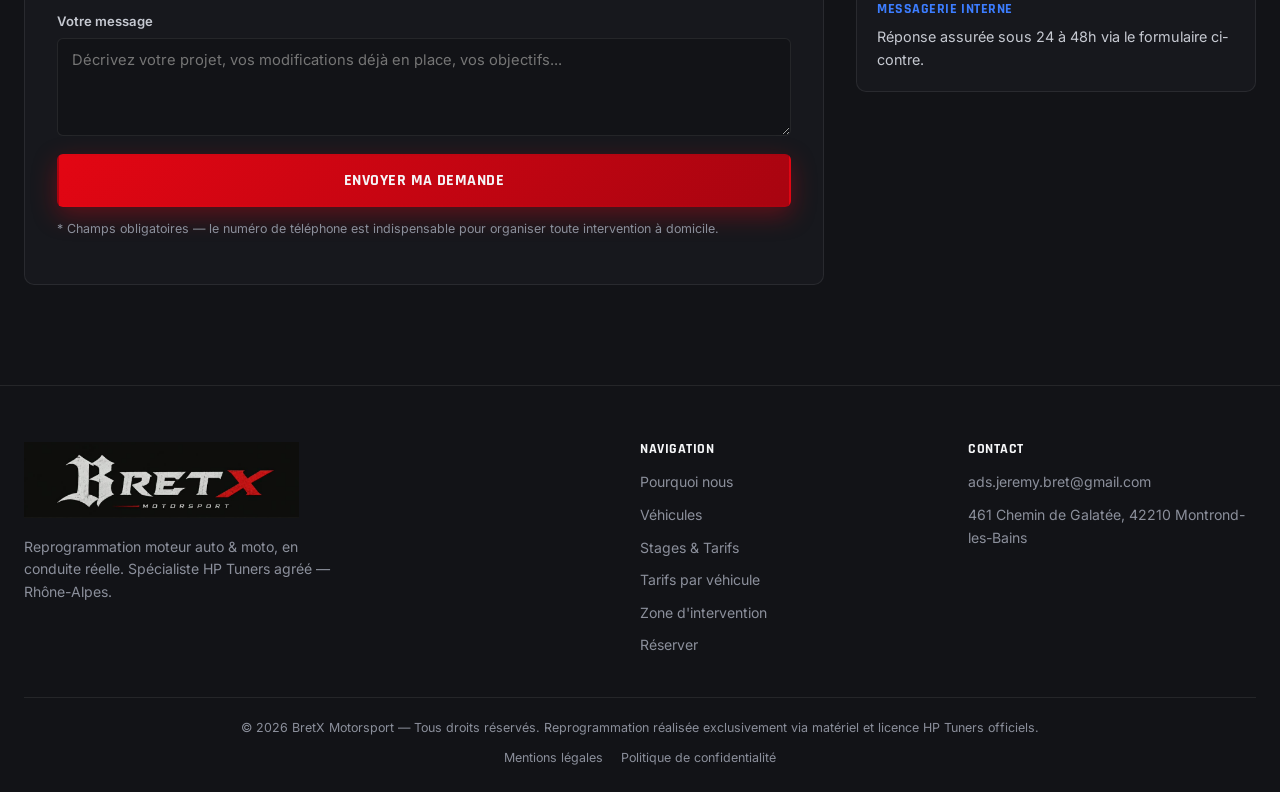
==== commit 412454f6: "Ajoute une mention weekend sur demande dans la section réservation" ====
--- a/index.html
+++ b/index.html
@@ -538,6 +538,7 @@
     <p class="kicker">Réservation</p>
     <h2>Bloquez votre <span class="accent-blue">créneau</span> en ligne</h2>
     <p class="section-lead">Choisissez un jour et une heure disponibles ci-dessous, comme sur Doctolib. Vous recevez une confirmation immédiate par email, et j'en reçois une de mon côté pour préparer votre intervention.</p>
+    <p class="price-category-note" style="text-align:center;margin-top:12px;">Le week-end n'est pas ouvert par défaut au calendrier, mais reste possible <strong>sur demande</strong> — contactez-moi via le formulaire pour convenir d'un créneau.</p>
   </div>
 
   <div class="booking-wrapper">
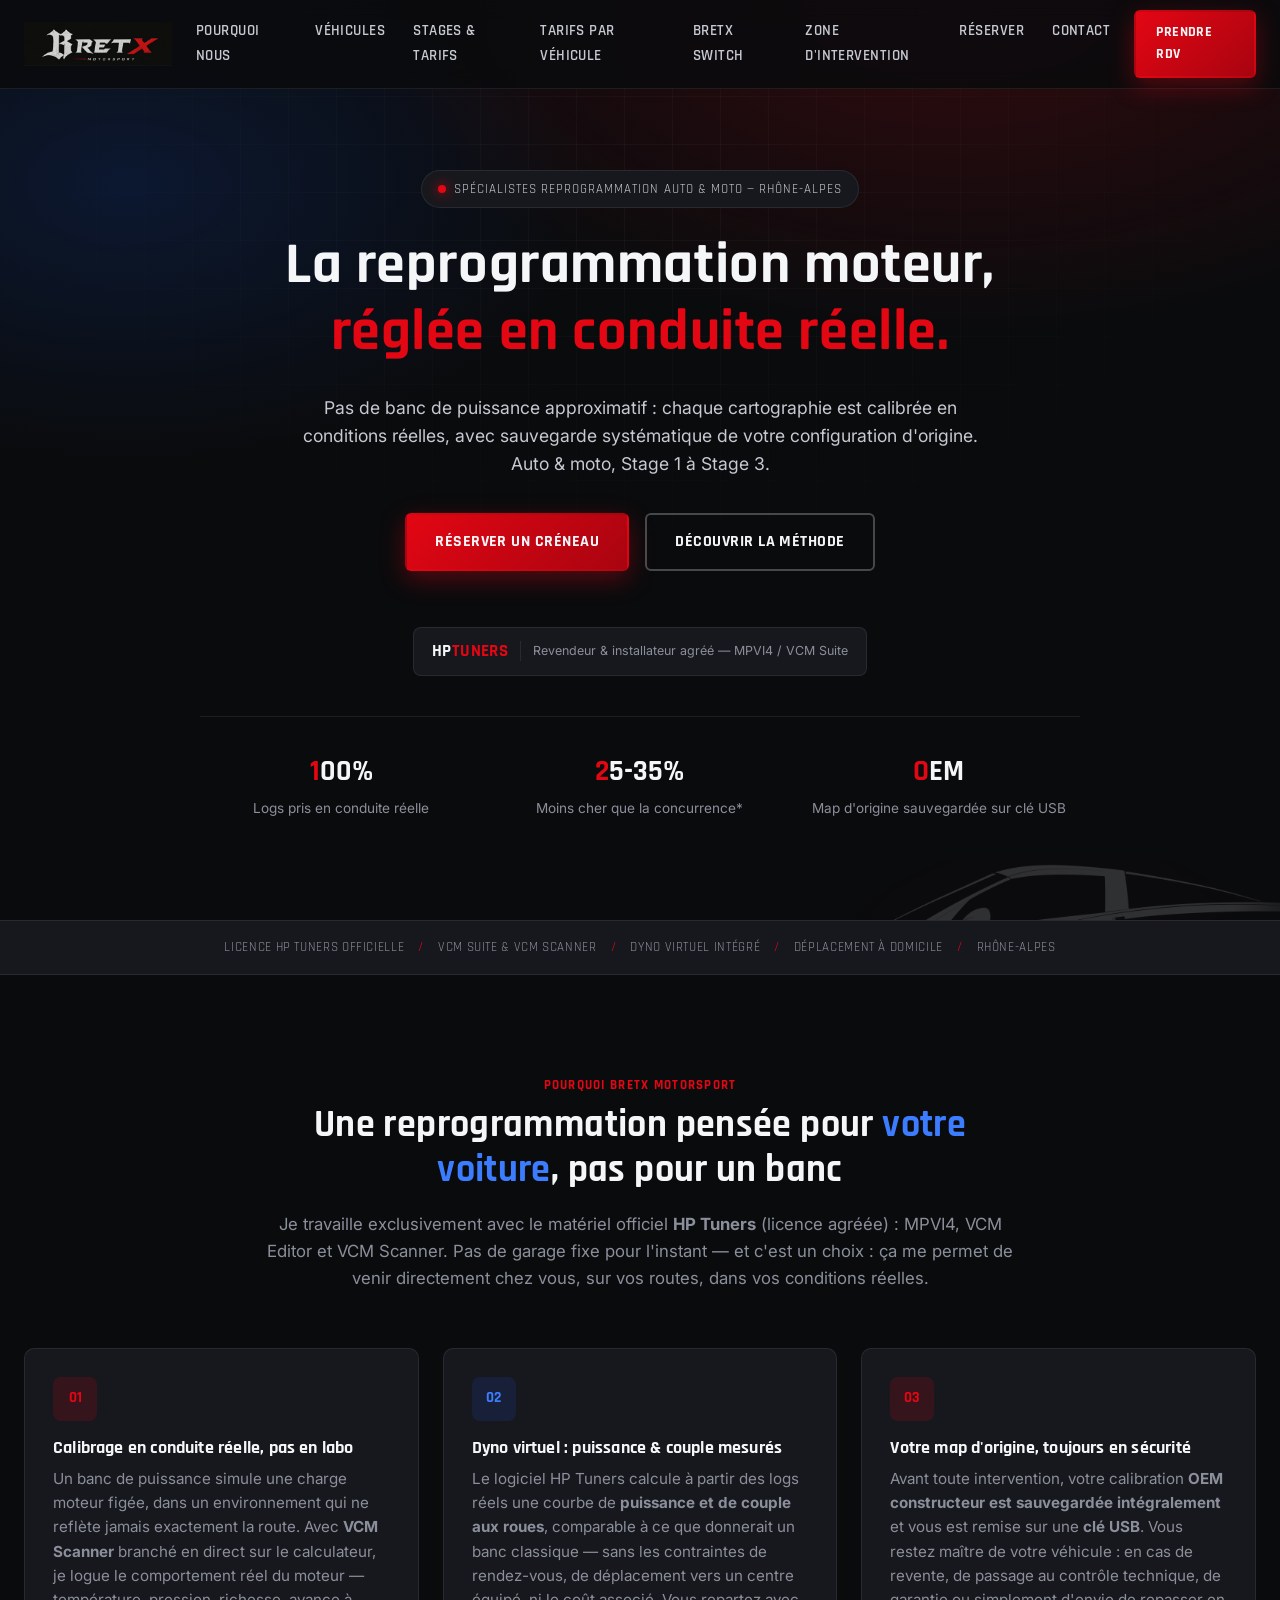
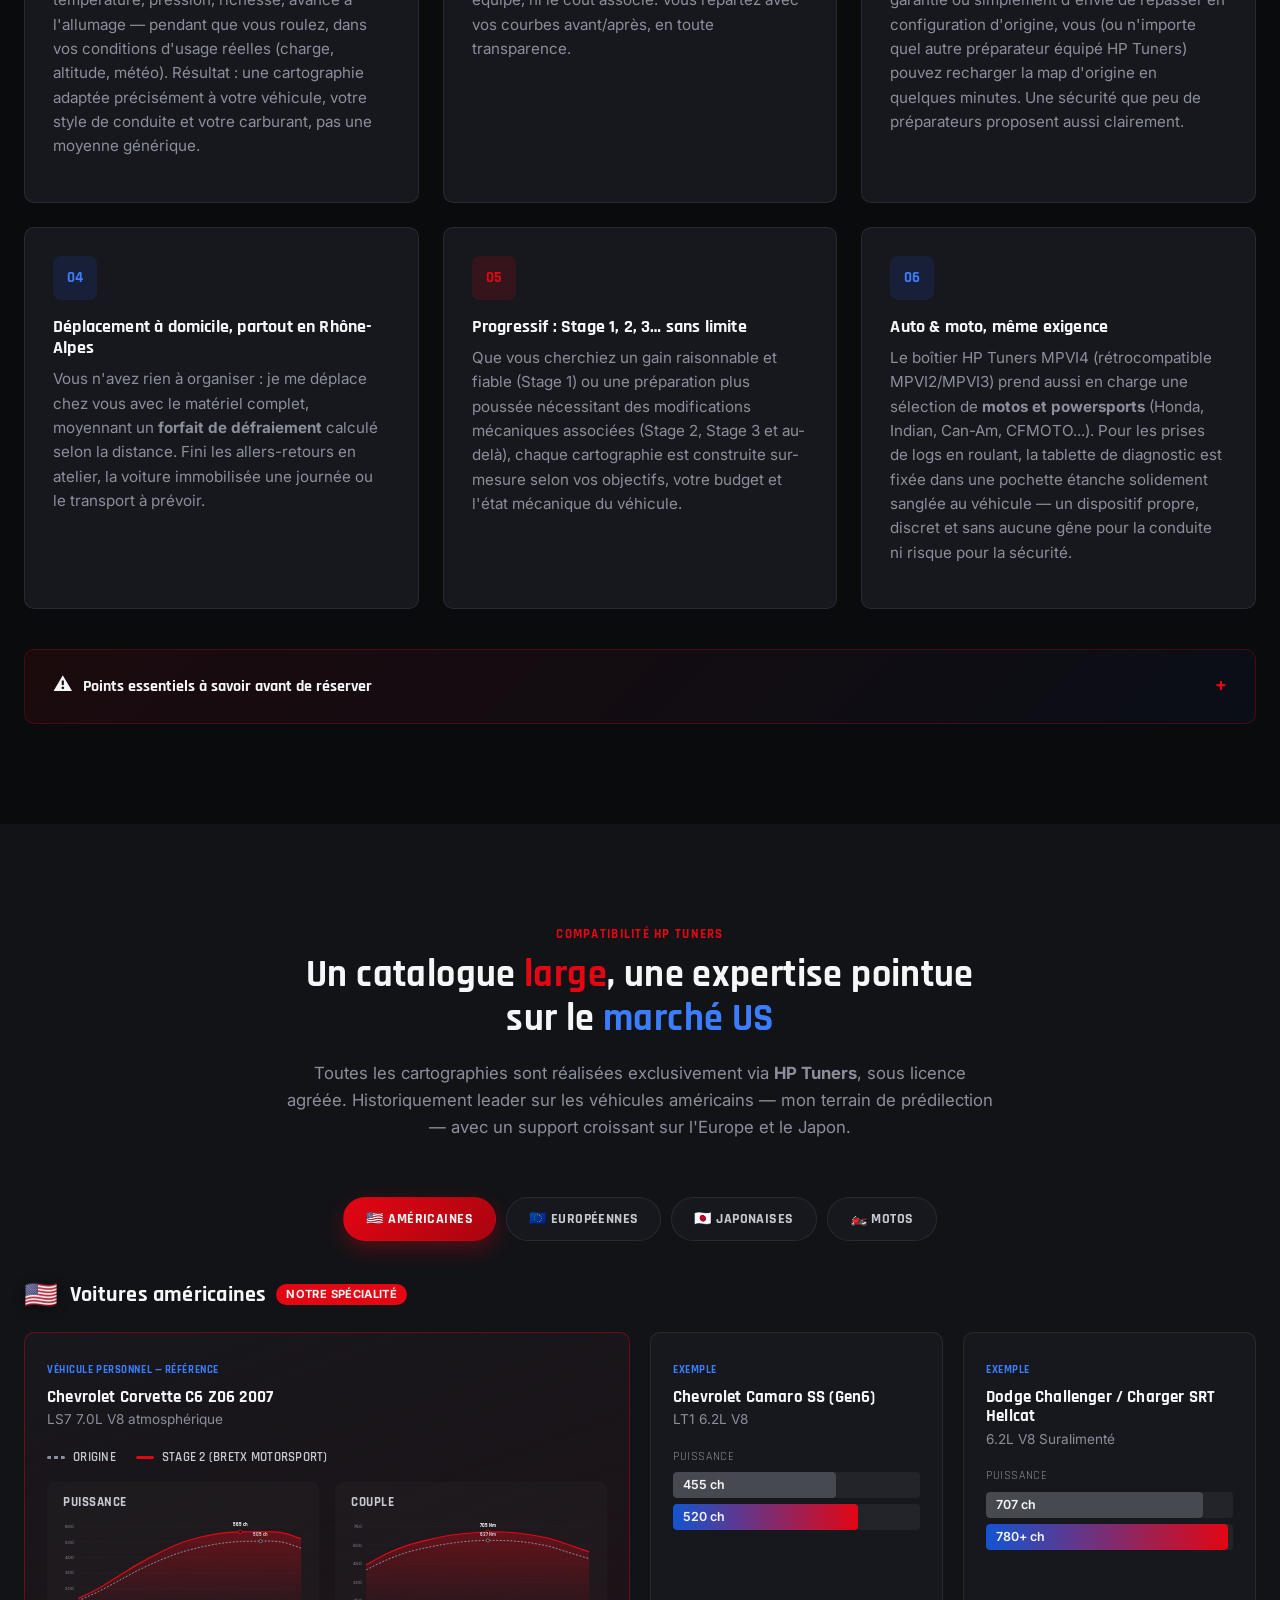
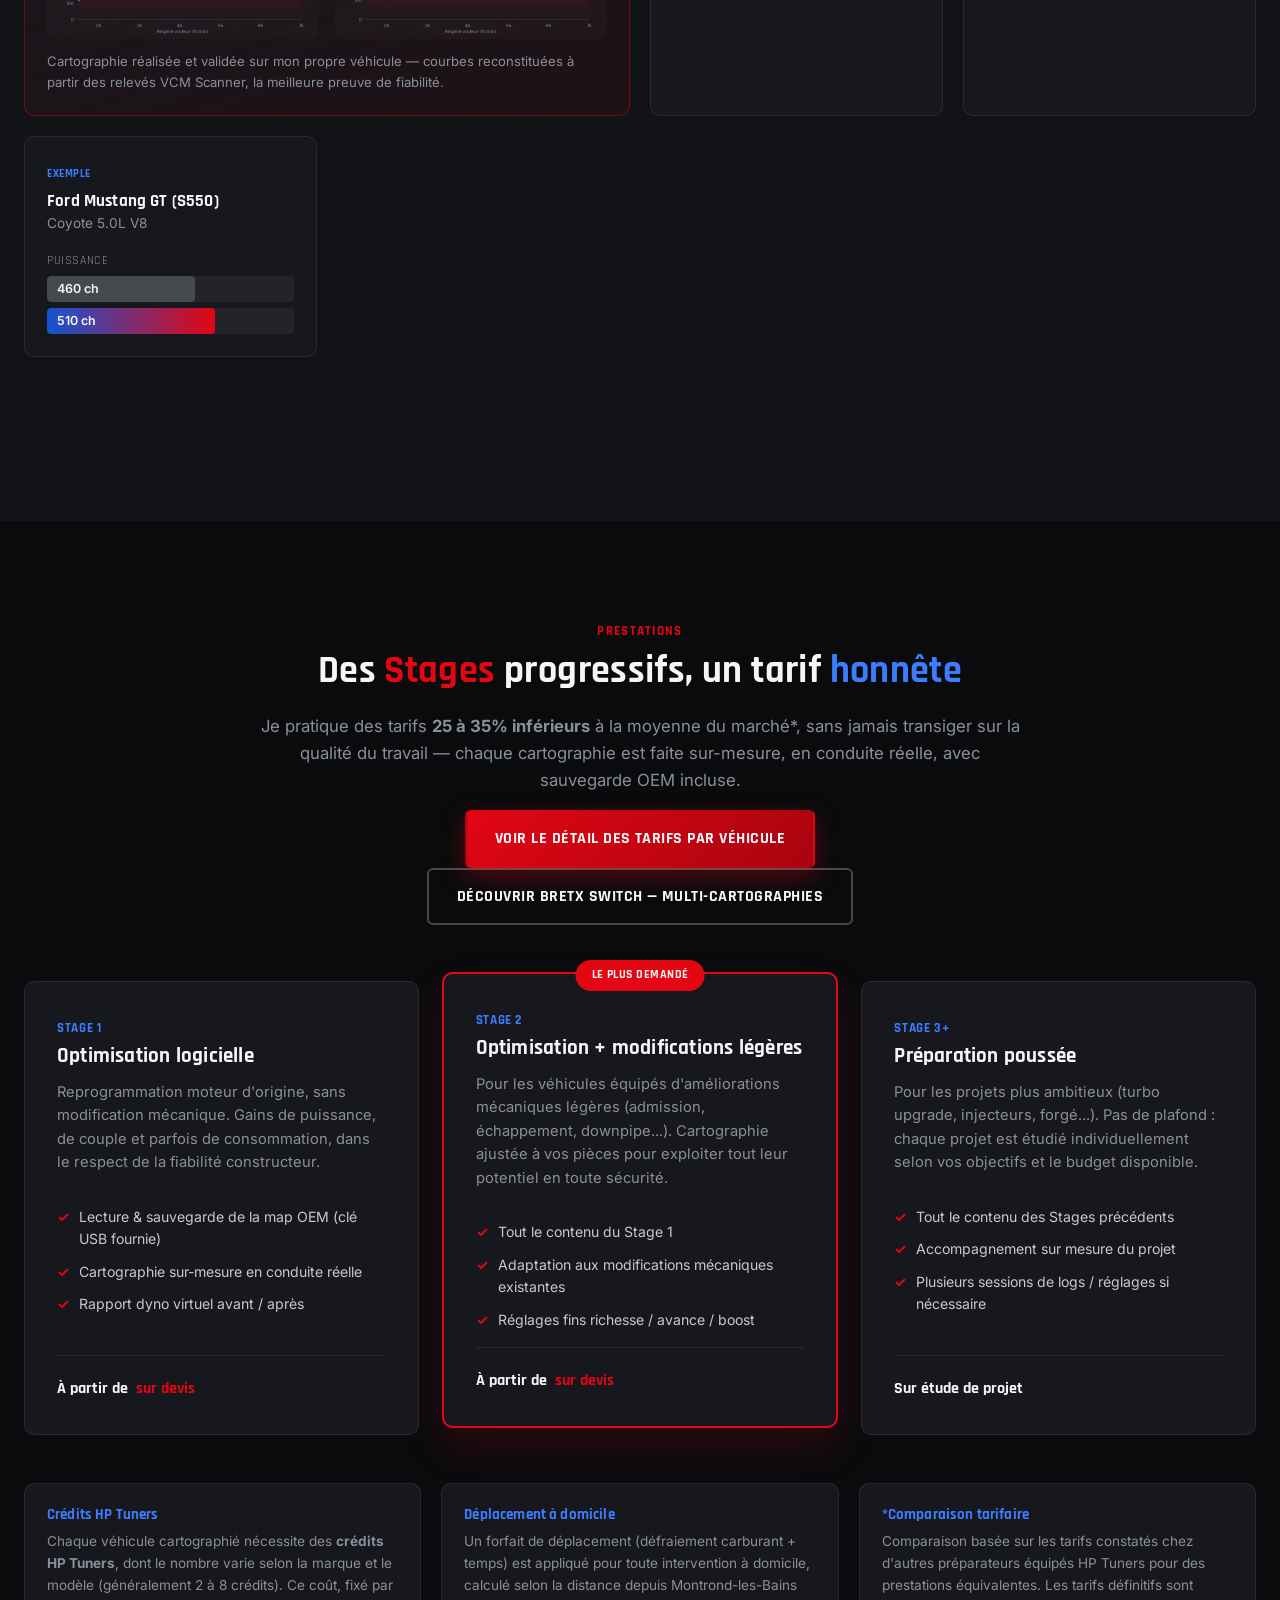
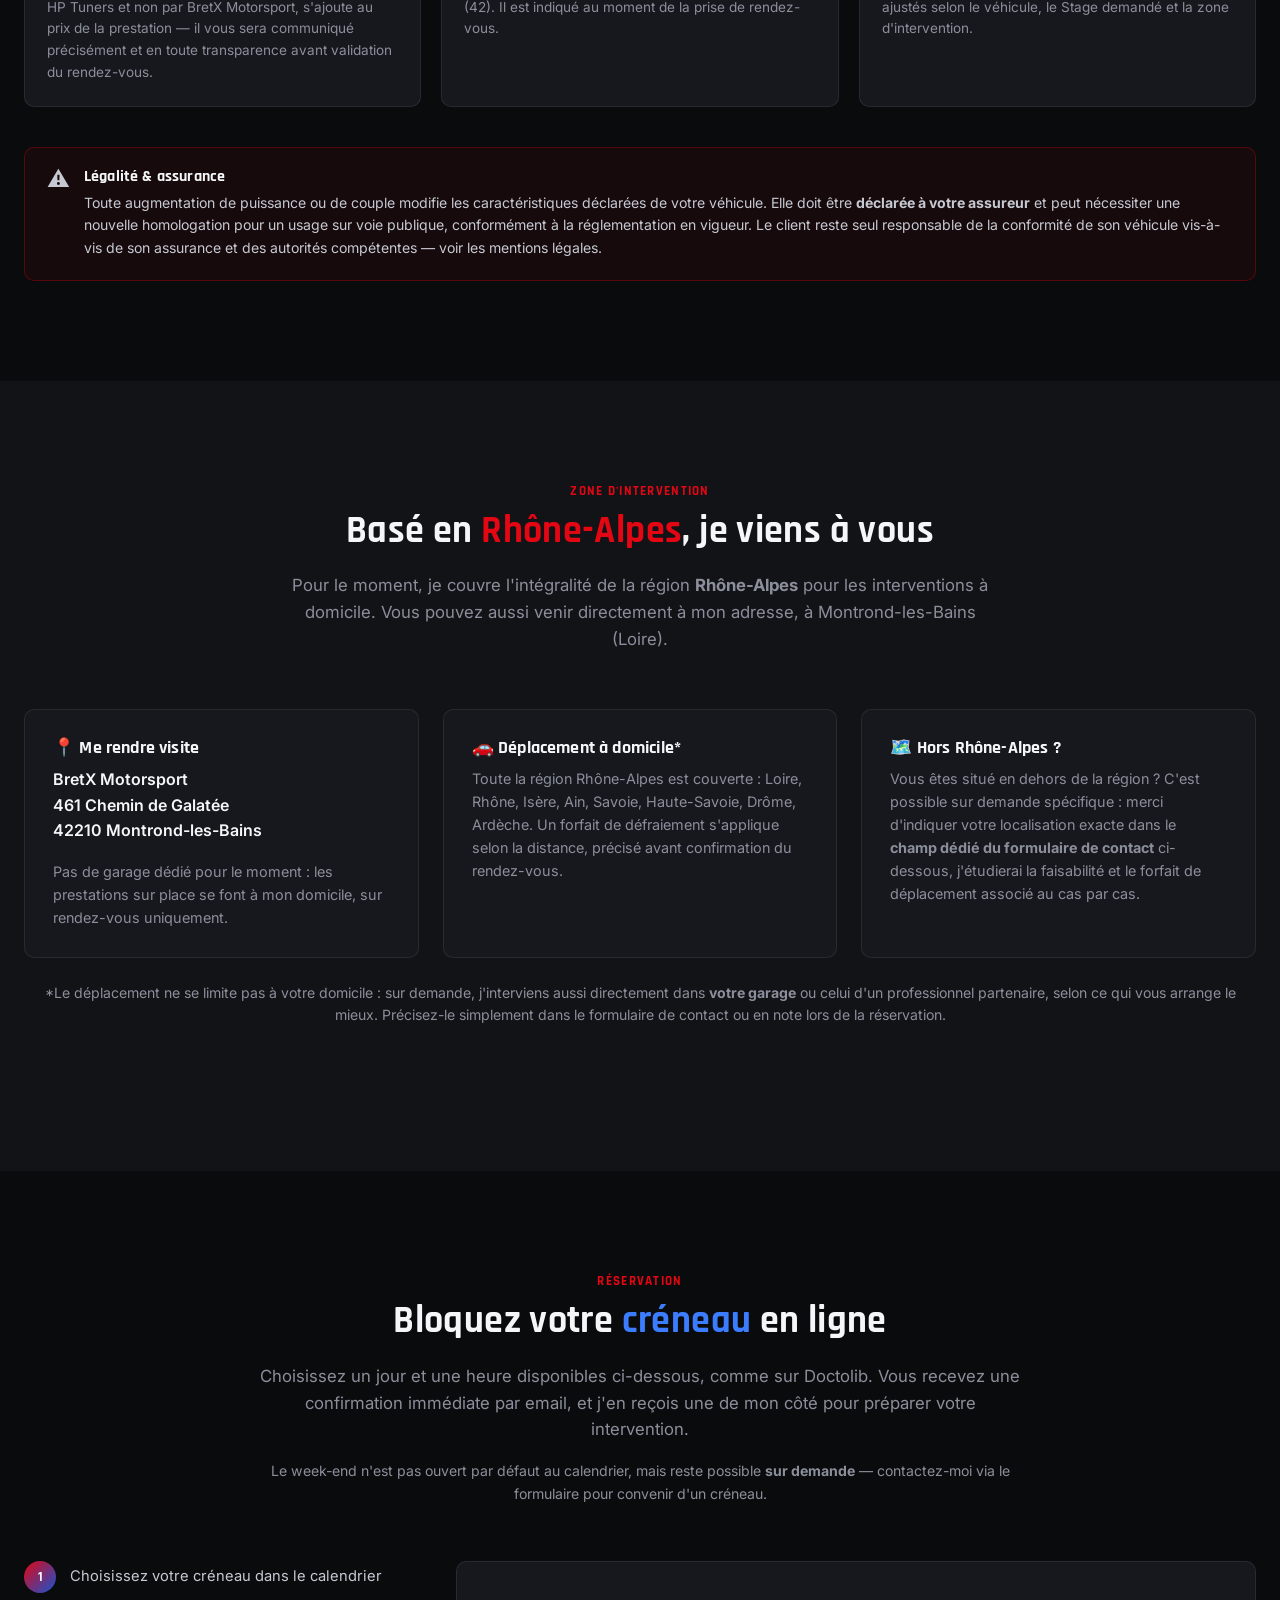
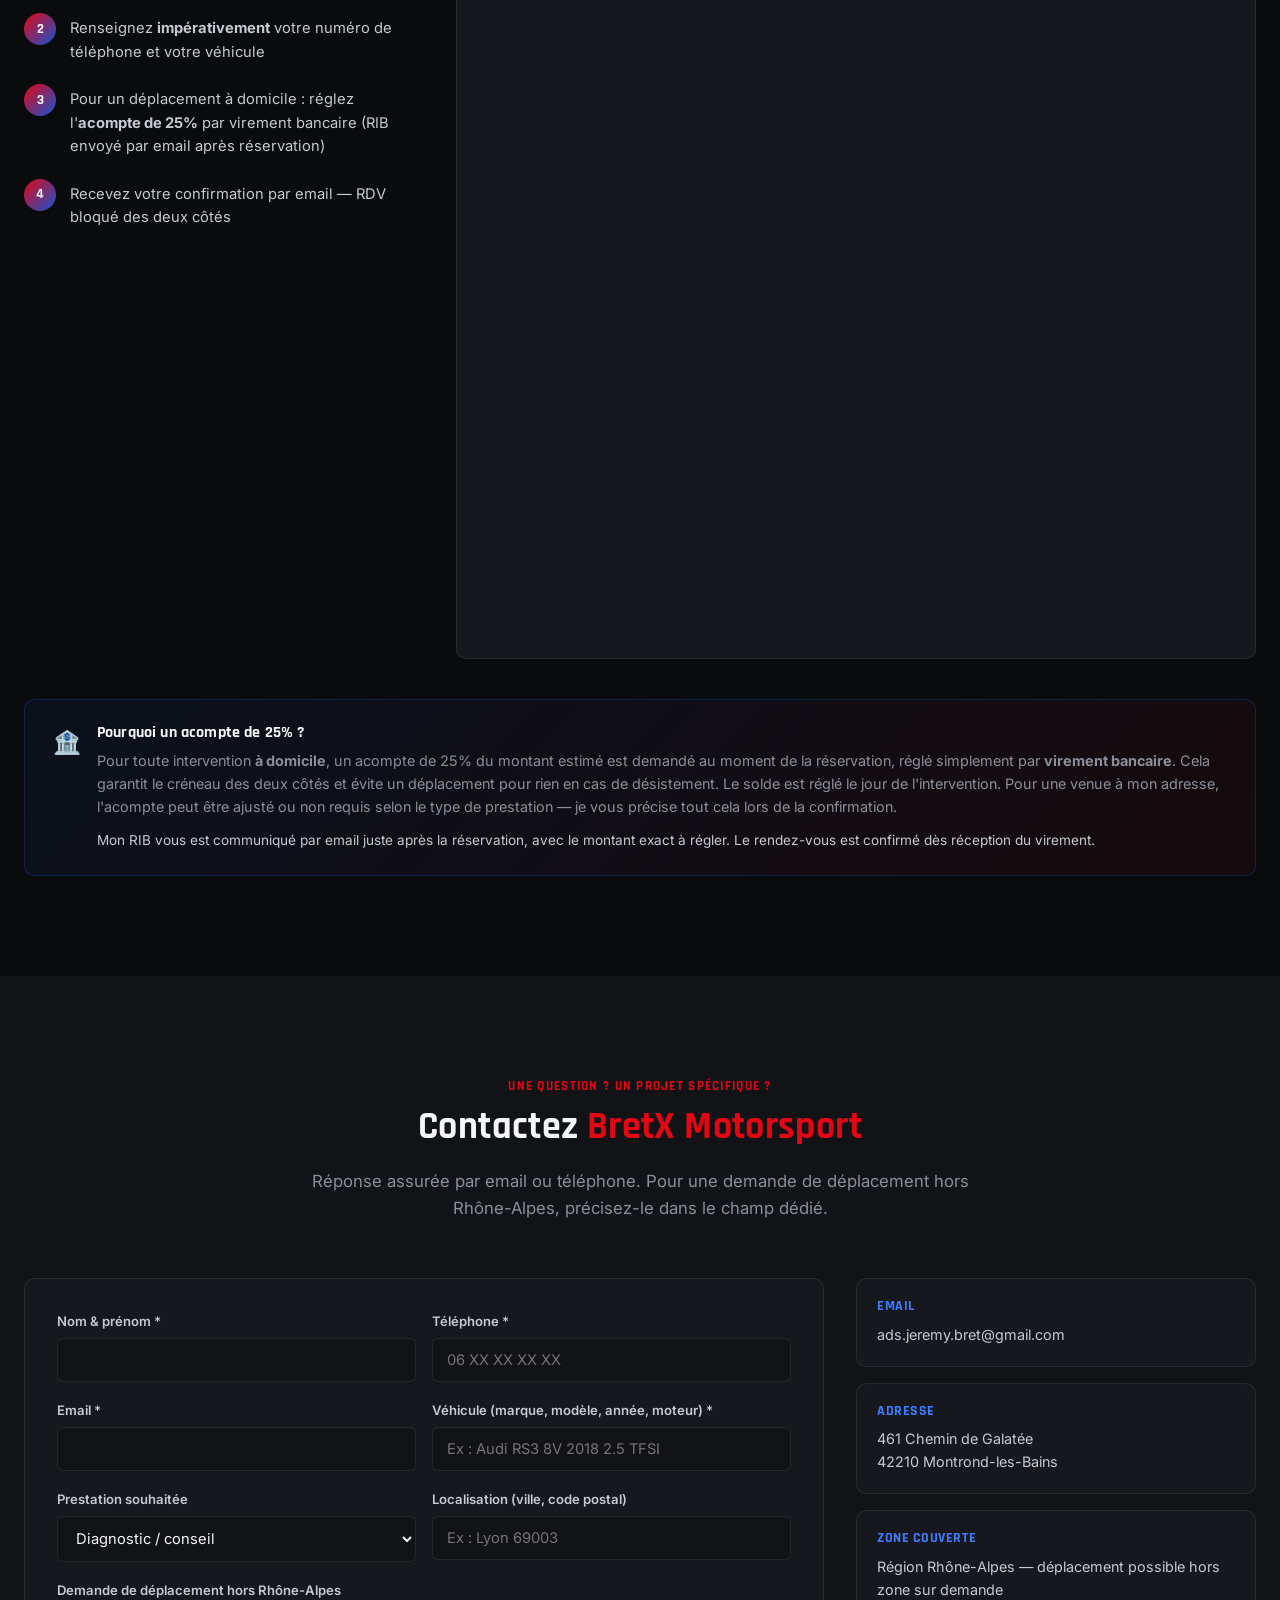
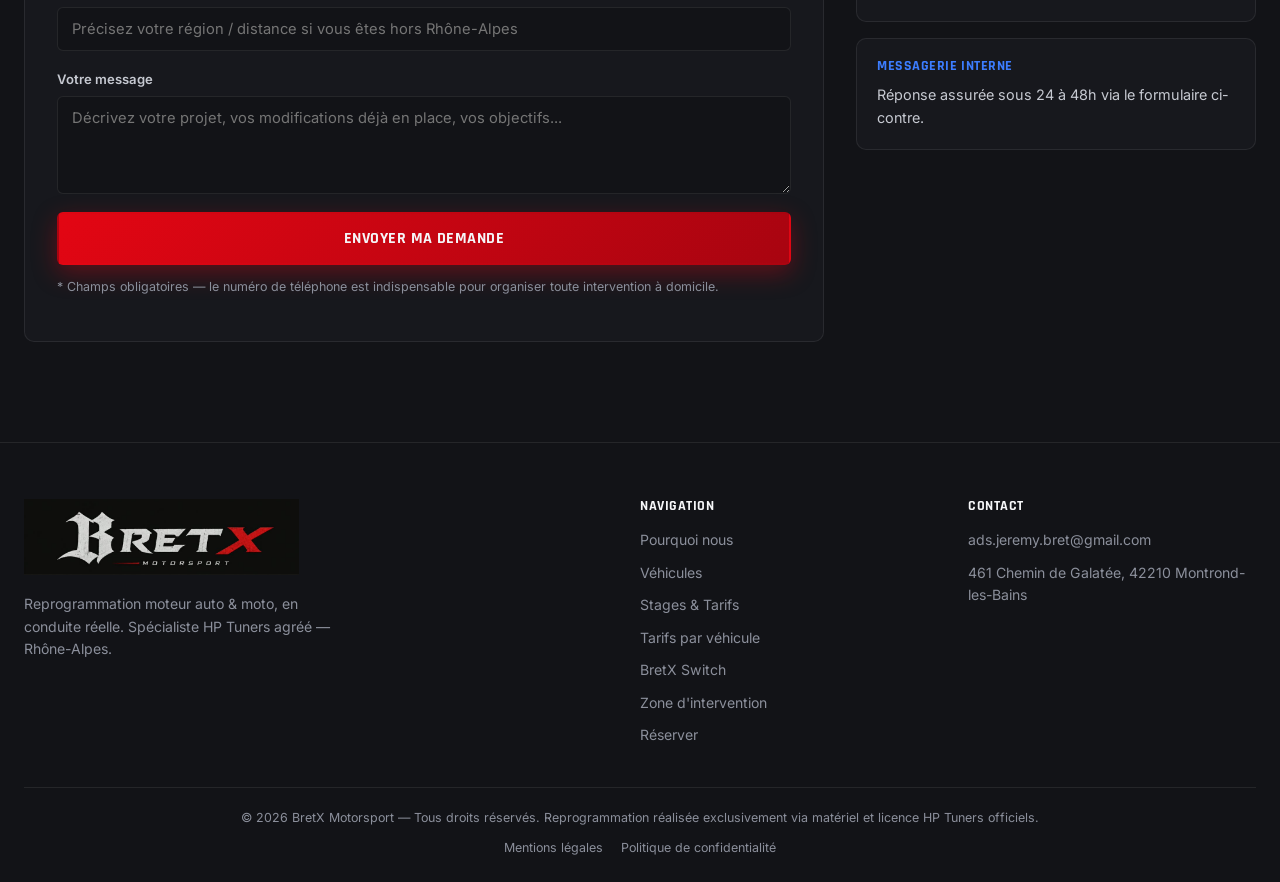
==== commit 305ca8b8: "Ajoute BretX Switch : page multi-cartographies USB (création + switch de configuration), navigation " ====
--- a/index.html
+++ b/index.html
@@ -79,6 +79,7 @@
       <a href="#vehicules">Véhicules</a>
       <a href="#stages">Stages &amp; Tarifs</a>
       <a href="tarifs-vehicules.html">Tarifs par véhicule</a>
+      <a href="bretx-switch.html">BretX Switch</a>
       <a href="#zone">Zone d'intervention</a>
       <a href="#booking">Réserver</a>
       <a href="#contact">Contact</a>
@@ -439,7 +440,7 @@
     <p class="kicker">Prestations</p>
     <h2>Des <span class="accent-red">Stages</span> progressifs, un tarif <span class="accent-blue">honnête</span></h2>
     <p class="section-lead">Je pratique des tarifs <strong>25 à 35% inférieurs</strong> à la moyenne du marché*, sans jamais transiger sur la qualité du travail — chaque cartographie est faite sur-mesure, en conduite réelle, avec sauvegarde OEM incluse.</p>
-    <p class="section-lead" style="margin-top:14px;"><a href="tarifs-vehicules.html" class="btn btn-primary">Voir le détail des tarifs par véhicule</a></p>
+    <p class="section-lead" style="margin-top:14px;"><a href="tarifs-vehicules.html" class="btn btn-primary">Voir le détail des tarifs par véhicule</a> <a href="bretx-switch.html" class="btn btn-ghost">Découvrir BretX Switch — multi-cartographies</a></p>
   </div>
 
   <div class="stage-grid">
@@ -669,6 +670,7 @@
       <a href="#vehicules">Véhicules</a>
       <a href="#stages">Stages &amp; Tarifs</a>
       <a href="tarifs-vehicules.html">Tarifs par véhicule</a>
+      <a href="bretx-switch.html">BretX Switch</a>
       <a href="#zone">Zone d'intervention</a>
       <a href="#booking">Réserver</a>
     </div>
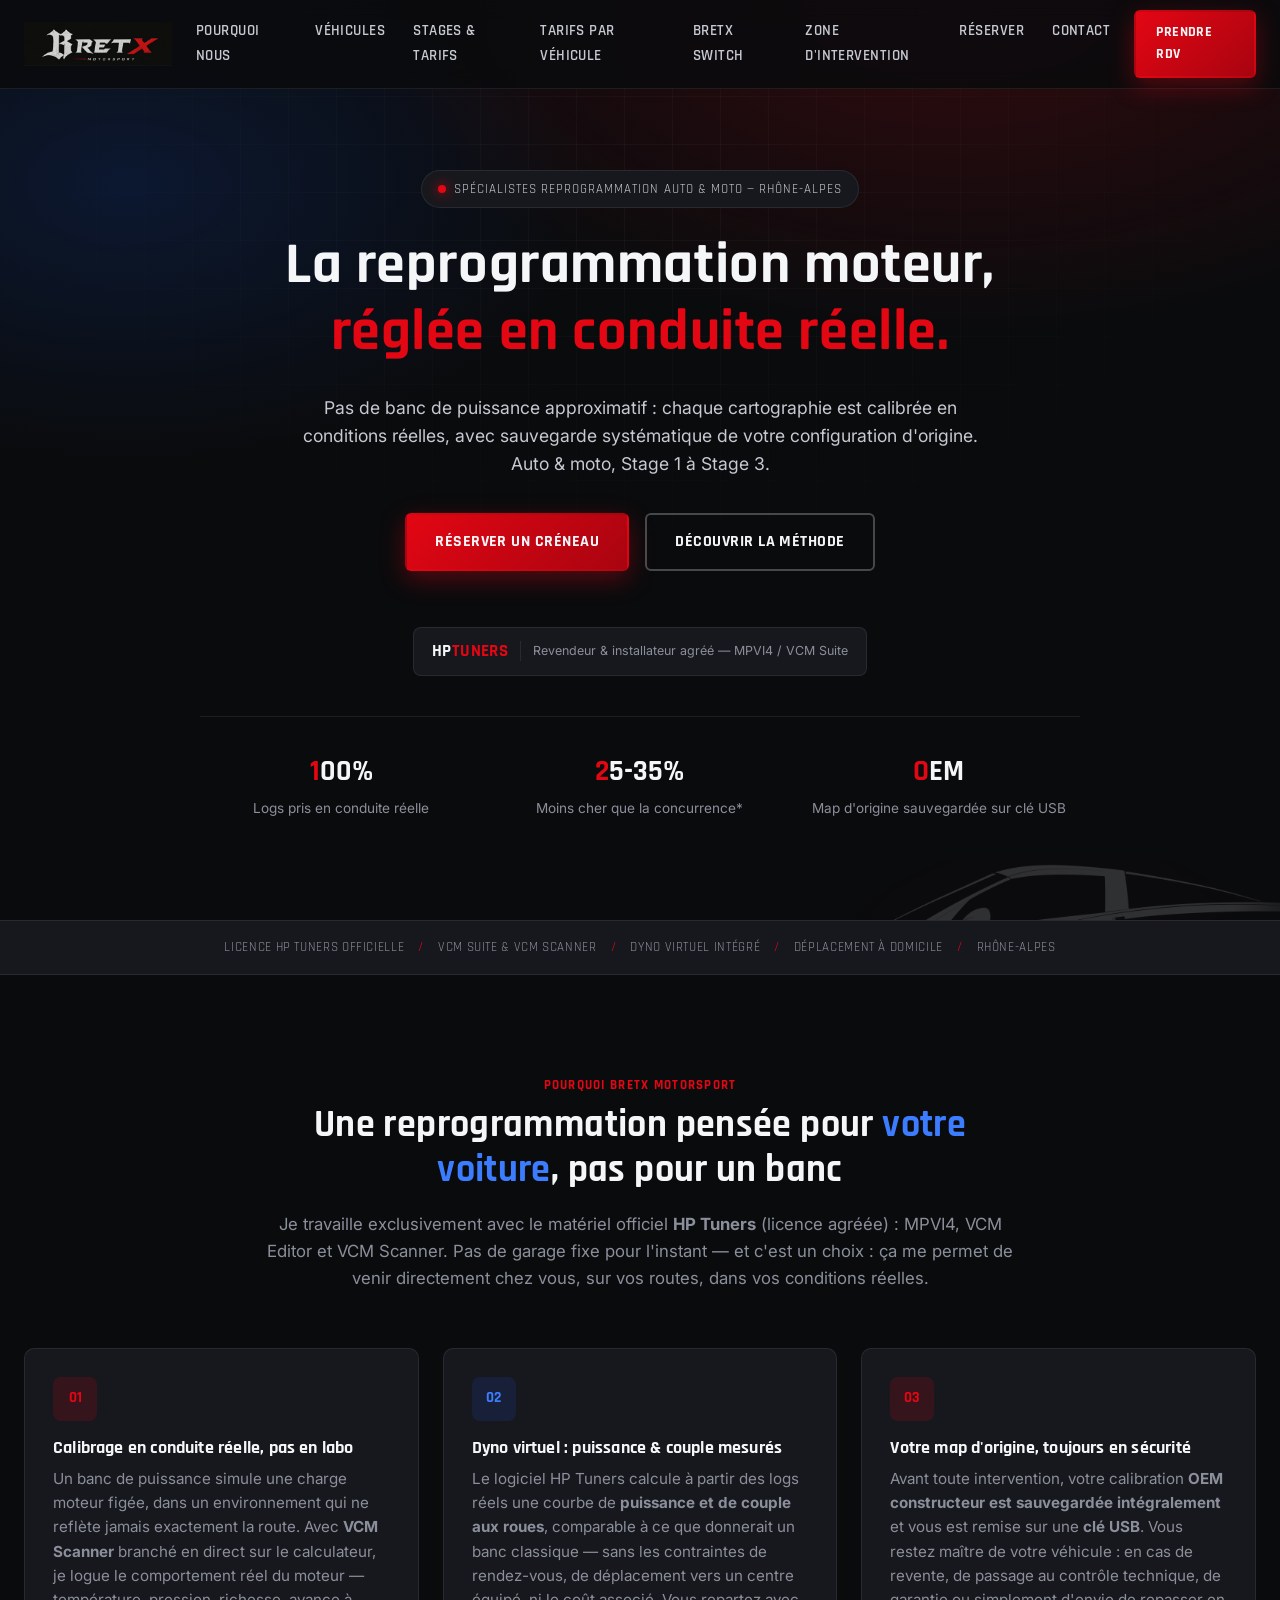
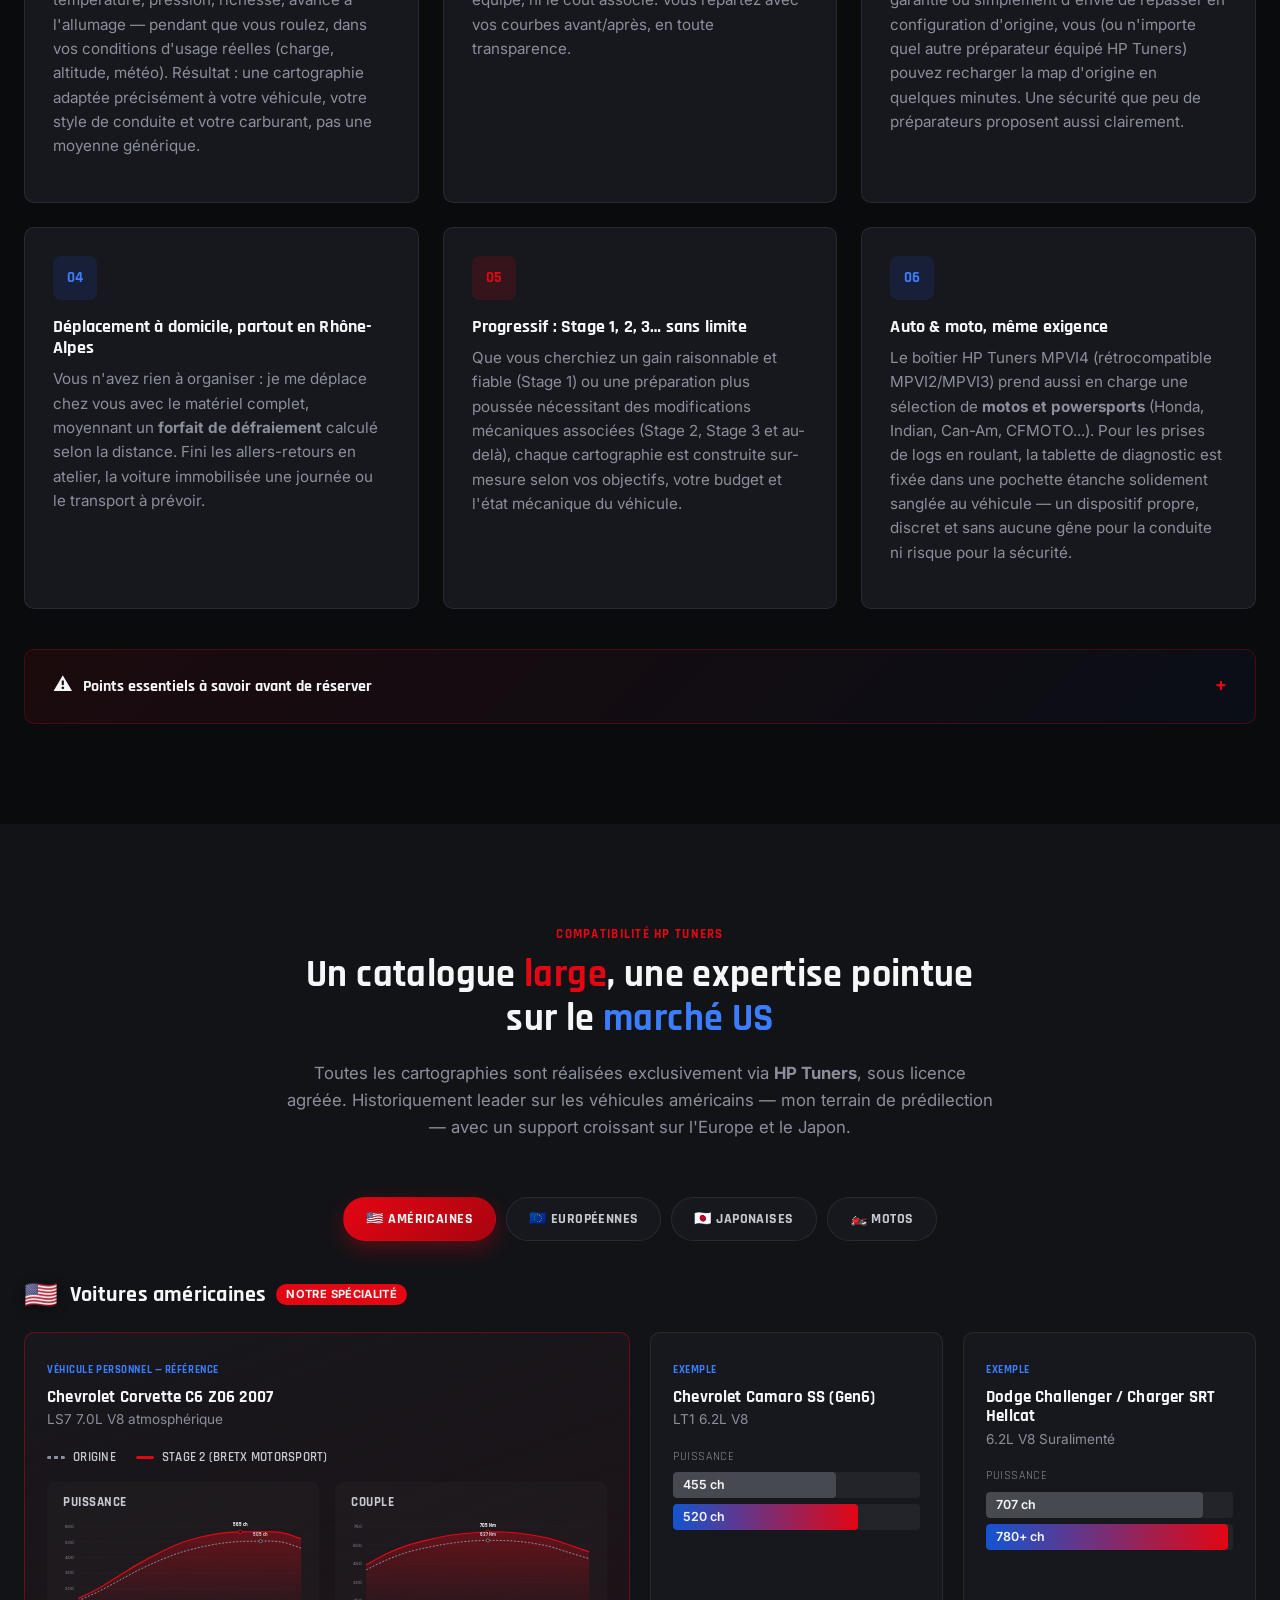
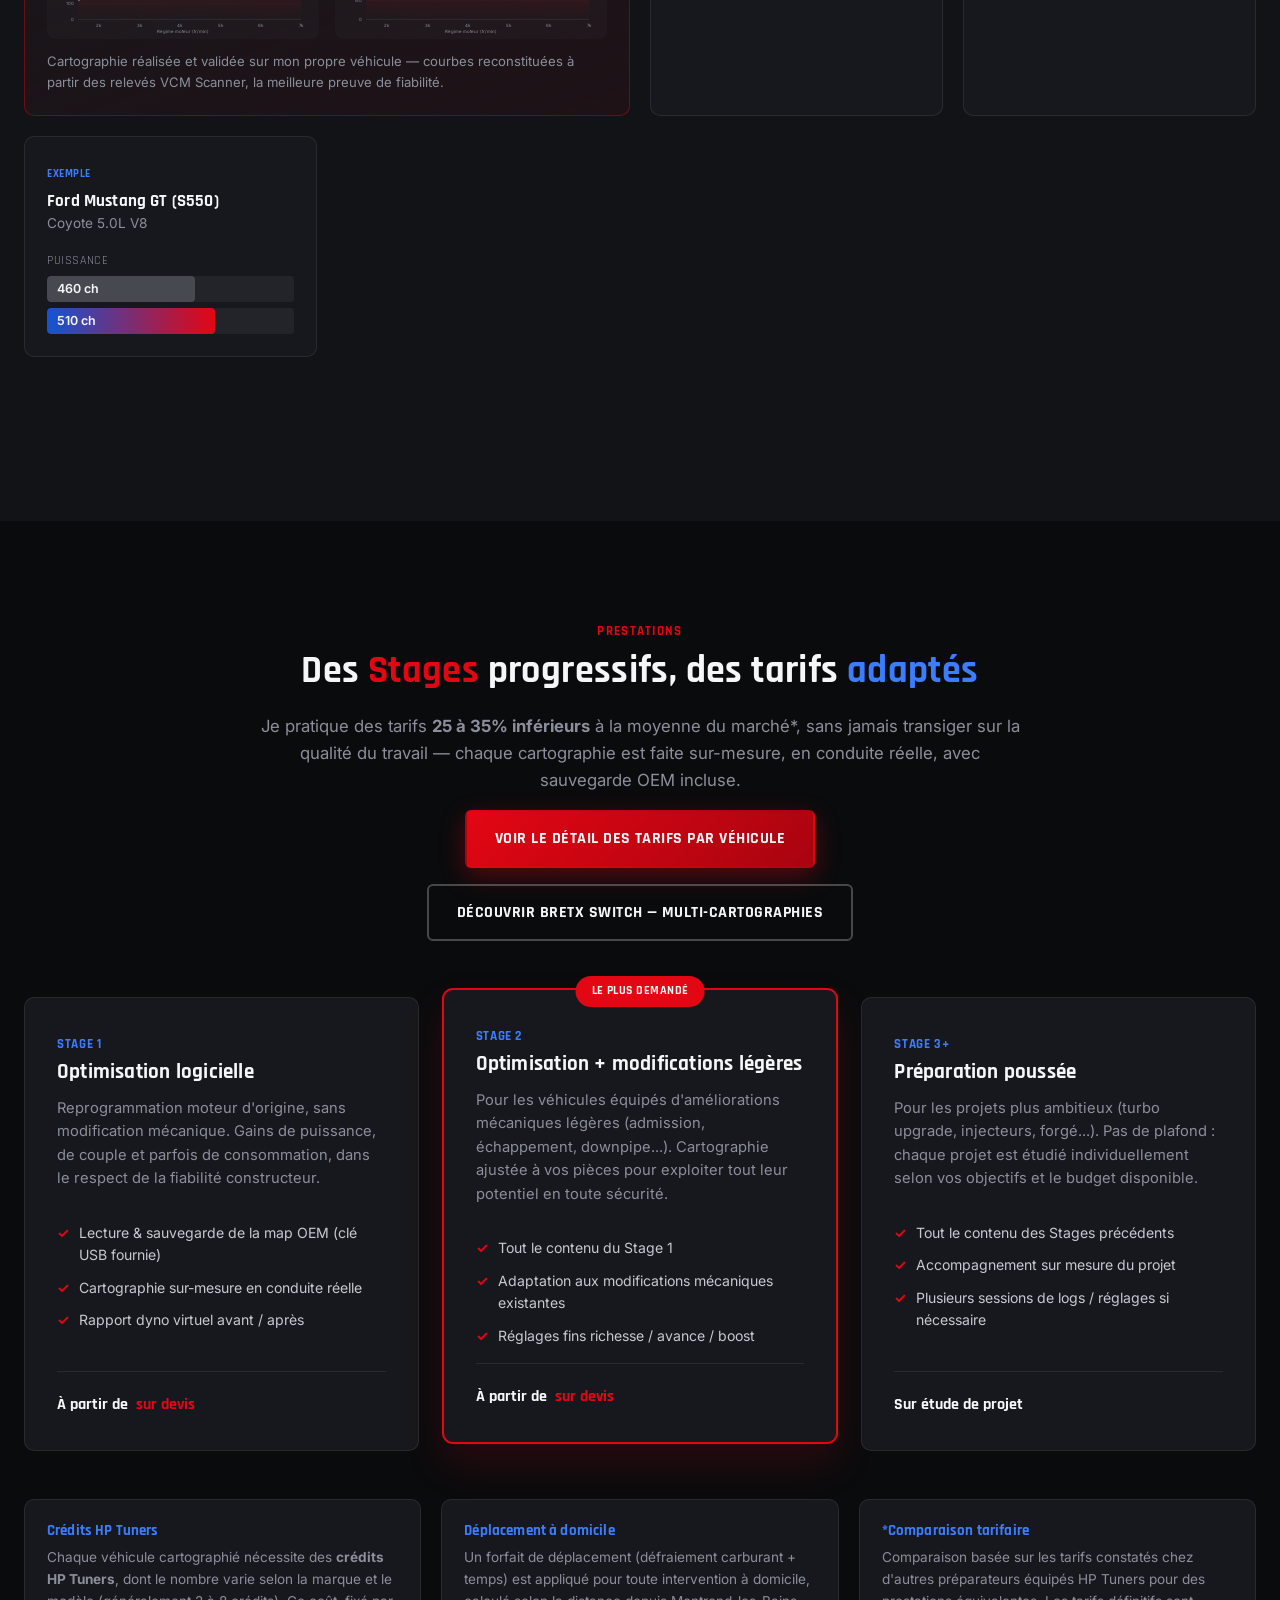
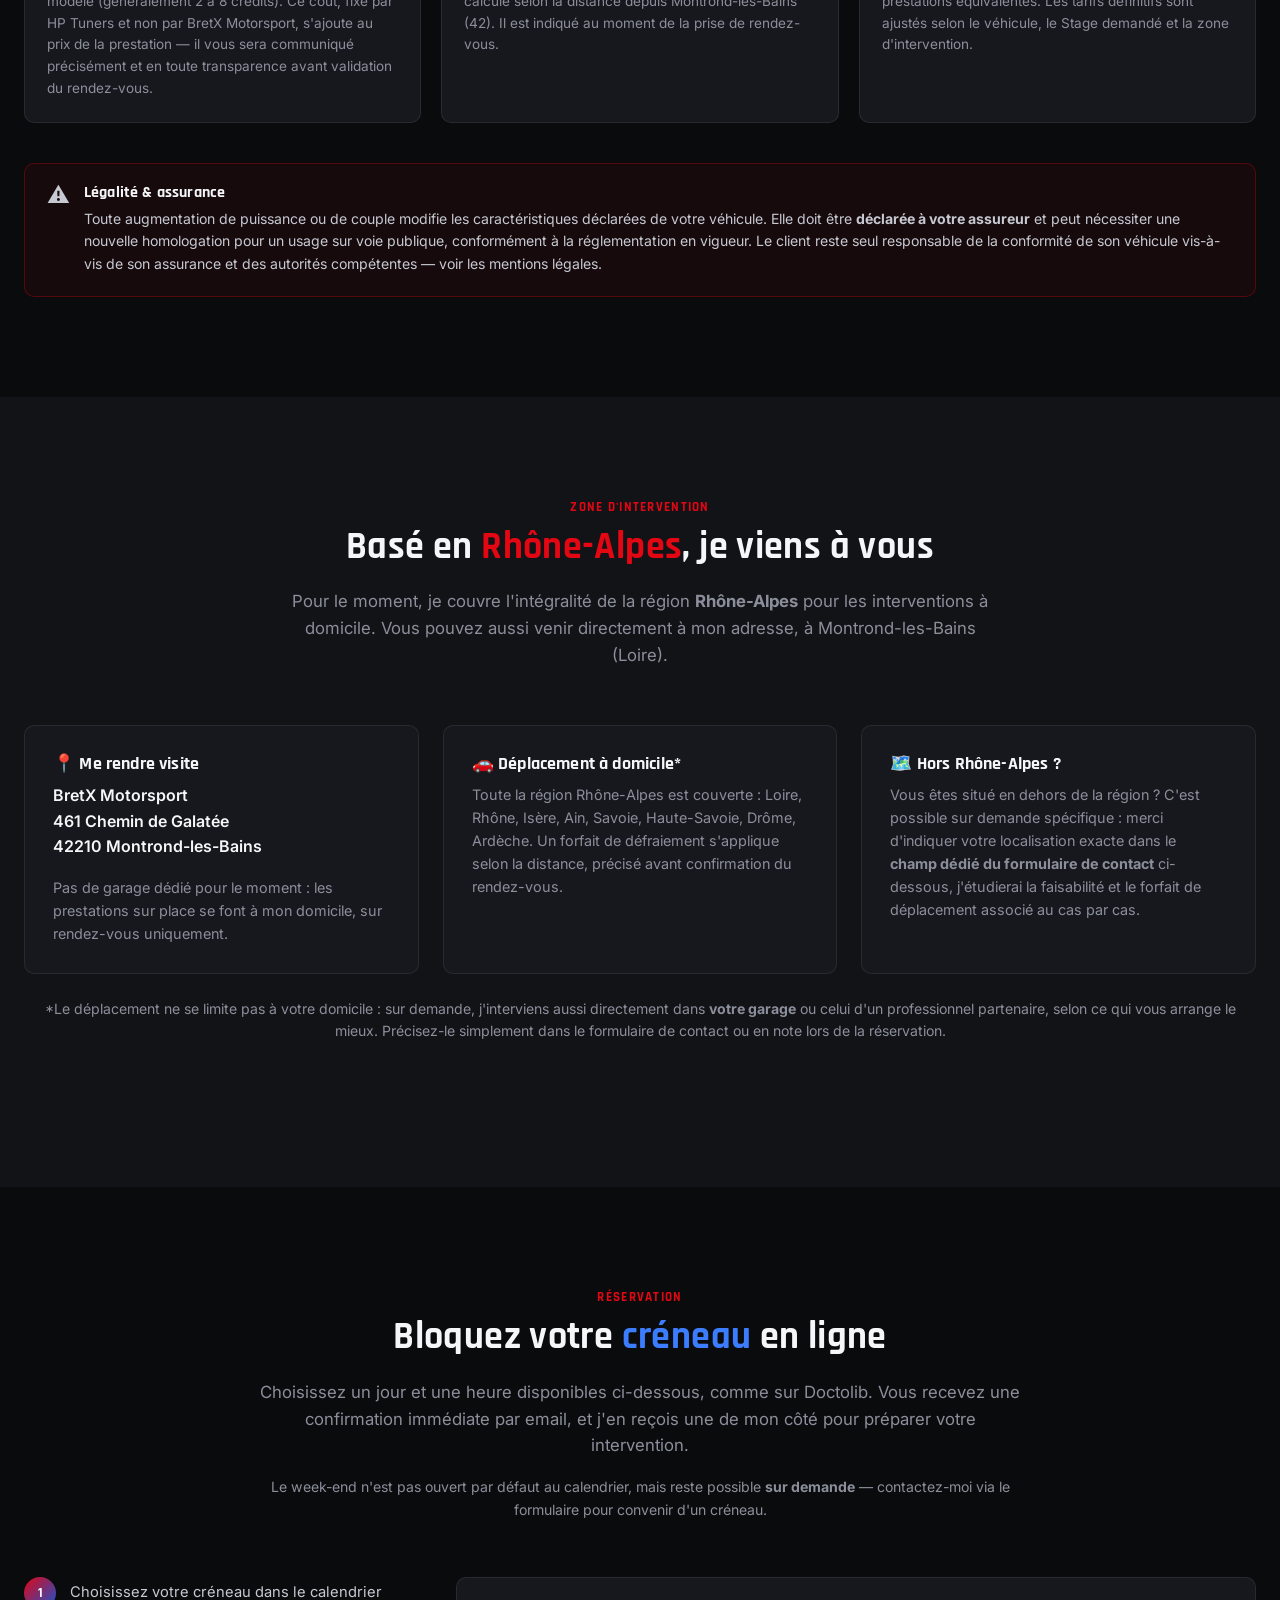
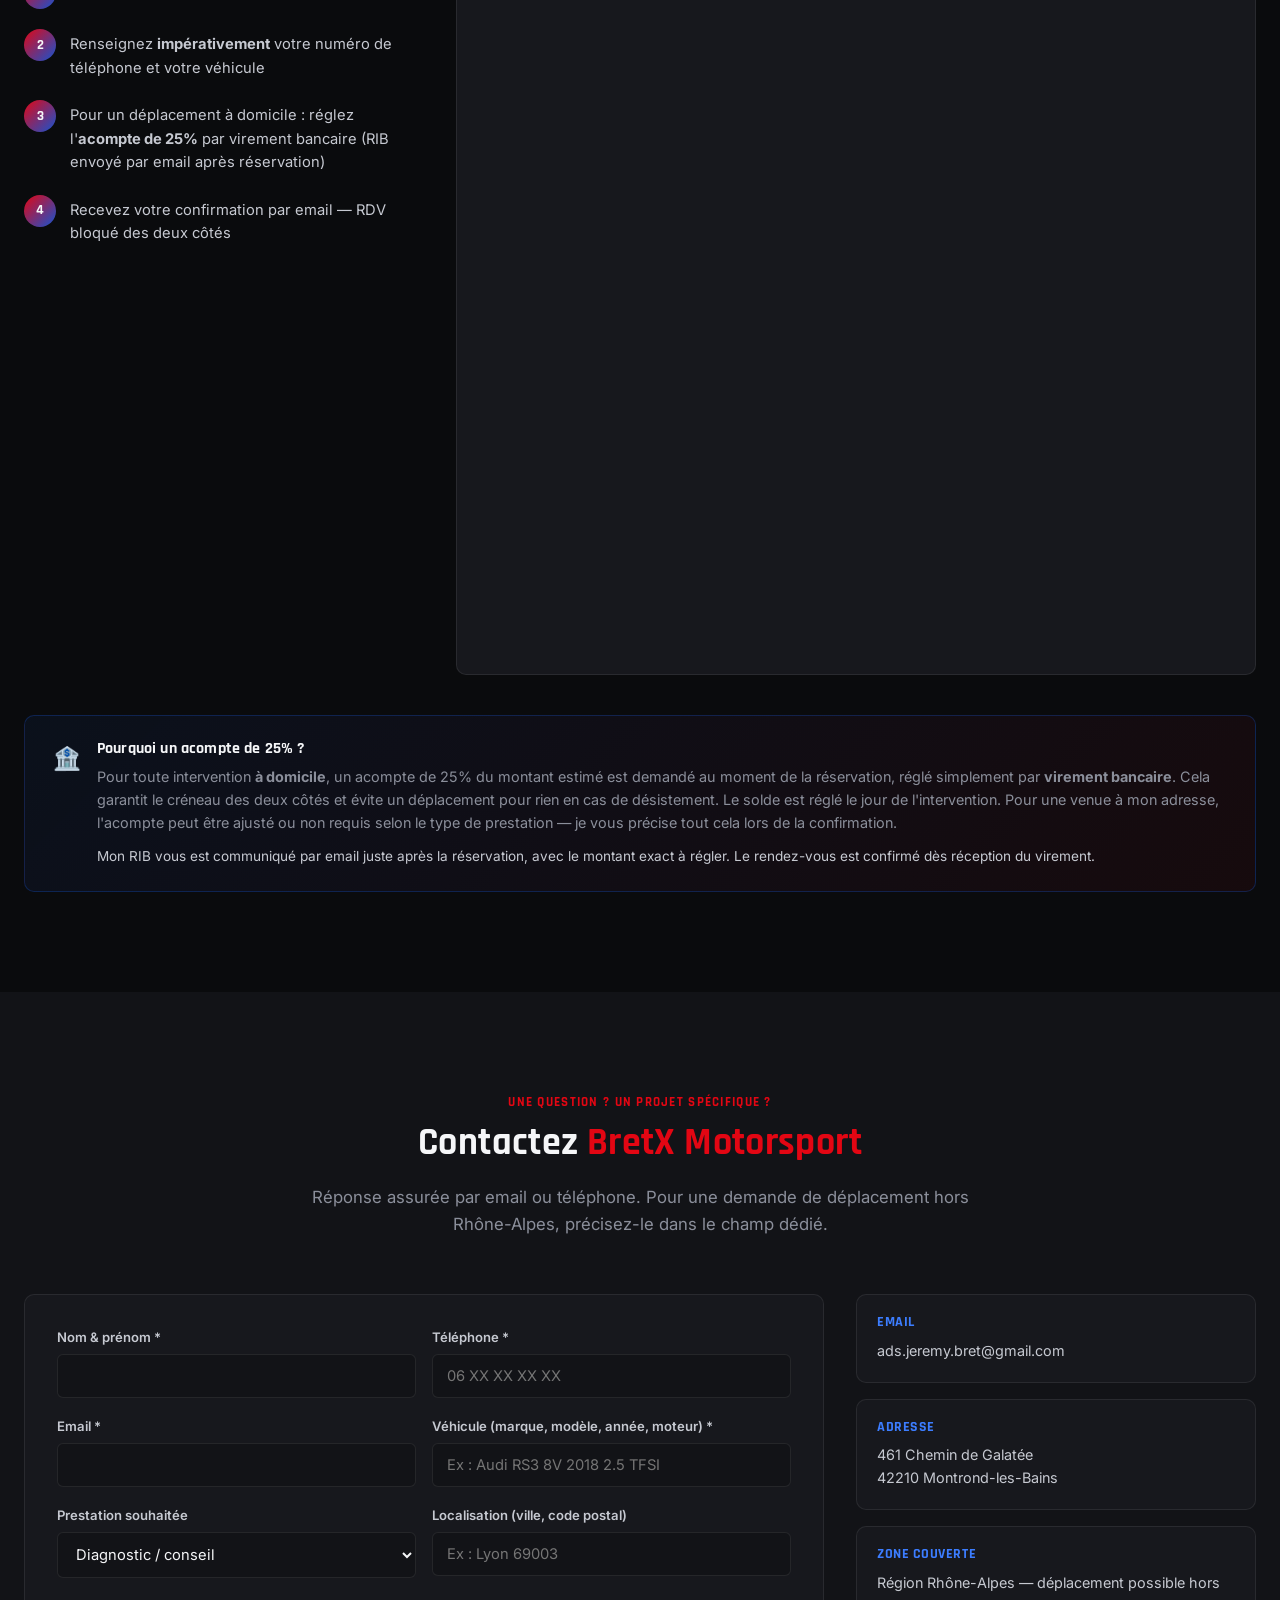
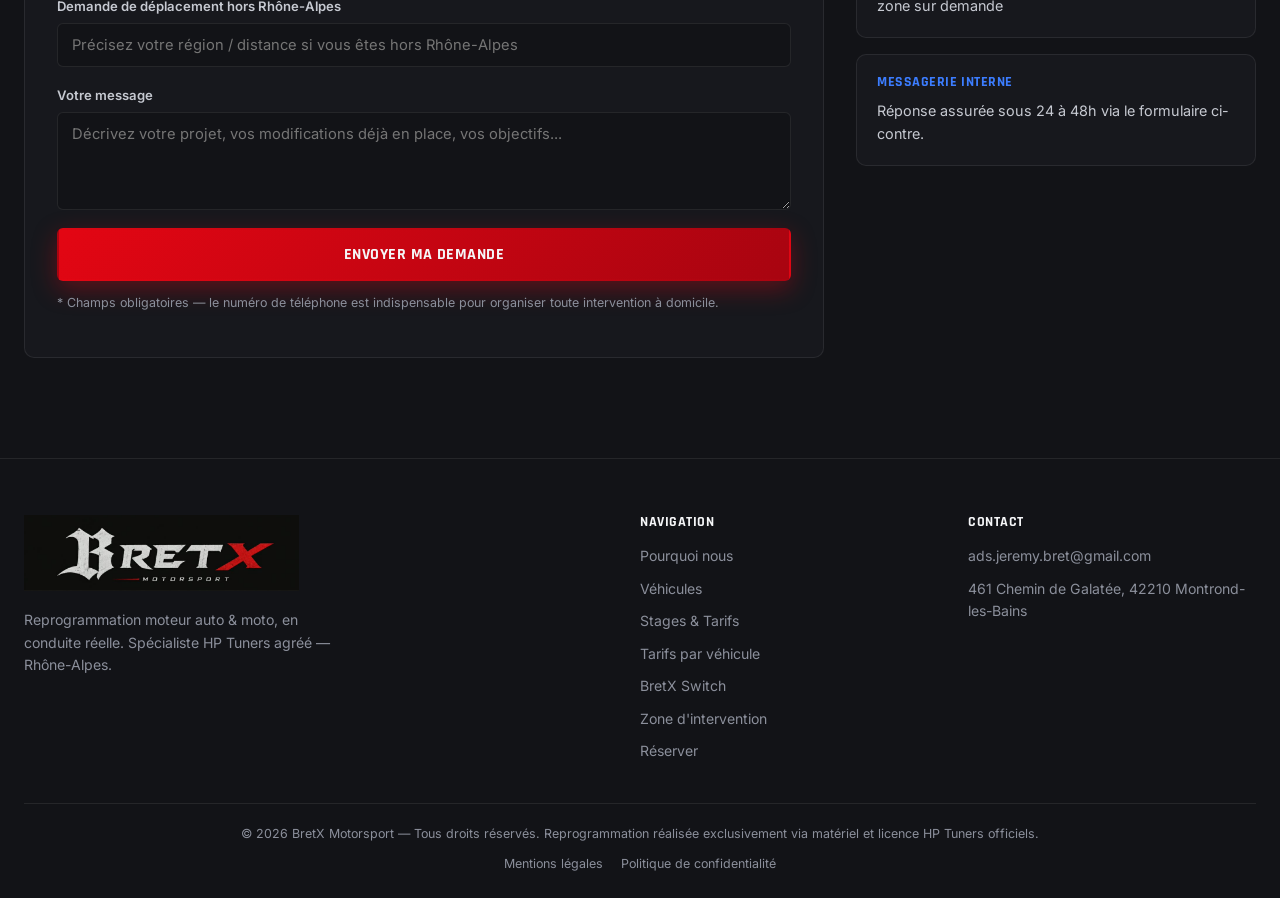
==== commit a4773fd8: "Remplace tarif honnete par tarifs adaptes, corrige l'espacement des boutons Stages" ====
--- a/index.html
+++ b/index.html
@@ -438,9 +438,12 @@
 <section class="section" id="stages">
   <div class="section-head">
     <p class="kicker">Prestations</p>
-    <h2>Des <span class="accent-red">Stages</span> progressifs, un tarif <span class="accent-blue">honnête</span></h2>
+    <h2>Des <span class="accent-red">Stages</span> progressifs, des tarifs <span class="accent-blue">adaptés</span></h2>
     <p class="section-lead">Je pratique des tarifs <strong>25 à 35% inférieurs</strong> à la moyenne du marché*, sans jamais transiger sur la qualité du travail — chaque cartographie est faite sur-mesure, en conduite réelle, avec sauvegarde OEM incluse.</p>
-    <p class="section-lead" style="margin-top:14px;"><a href="tarifs-vehicules.html" class="btn btn-primary">Voir le détail des tarifs par véhicule</a> <a href="bretx-switch.html" class="btn btn-ghost">Découvrir BretX Switch — multi-cartographies</a></p>
+    <div class="hero-actions" style="margin-top:14px;margin-bottom:0;">
+      <a href="tarifs-vehicules.html" class="btn btn-primary">Voir le détail des tarifs par véhicule</a>
+      <a href="bretx-switch.html" class="btn btn-ghost">Découvrir BretX Switch — multi-cartographies</a>
+    </div>
   </div>
 
   <div class="stage-grid">
--- a/css/style.css
+++ b/css/style.css
@@ -503,6 +503,17 @@
 .legal-disclaimer h4 { margin: 0 0 6px; font-size: 1rem; }
 .legal-disclaimer p { margin: 0; color: var(--grey-light); font-size: .88rem; }
 
+/* ---------- USB showcase (BretX Switch) ---------- */
+.usb-showcase {
+  display: grid; grid-template-columns: 1.1fr 1fr; gap: 48px; align-items: center;
+  max-width: 1180px; margin: 0 auto;
+}
+.usb-showcase-media img {
+  width: 100%; border-radius: var(--radius); display: block;
+  box-shadow: 0 20px 50px rgba(0,0,0,0.5); border: 1px solid var(--border);
+}
+.usb-showcase-text .section-lead { margin-top: 14px; }
+
 /* ---------- Floating CTA ---------- */
 .floating-cta {
   position: fixed; bottom: 24px; right: 24px; z-index: 150;
@@ -525,6 +536,7 @@
   .booking-wrapper, .contact-wrapper { grid-template-columns: 1fr; }
   .booking-embed { grid-column: 1; }
   .moto-panel { grid-template-columns: 1fr; }
+  .usb-showcase { grid-template-columns: 1fr; }
   .footer-inner { grid-template-columns: 1fr 1fr; }
 }
 @media (max-width: 980px) {
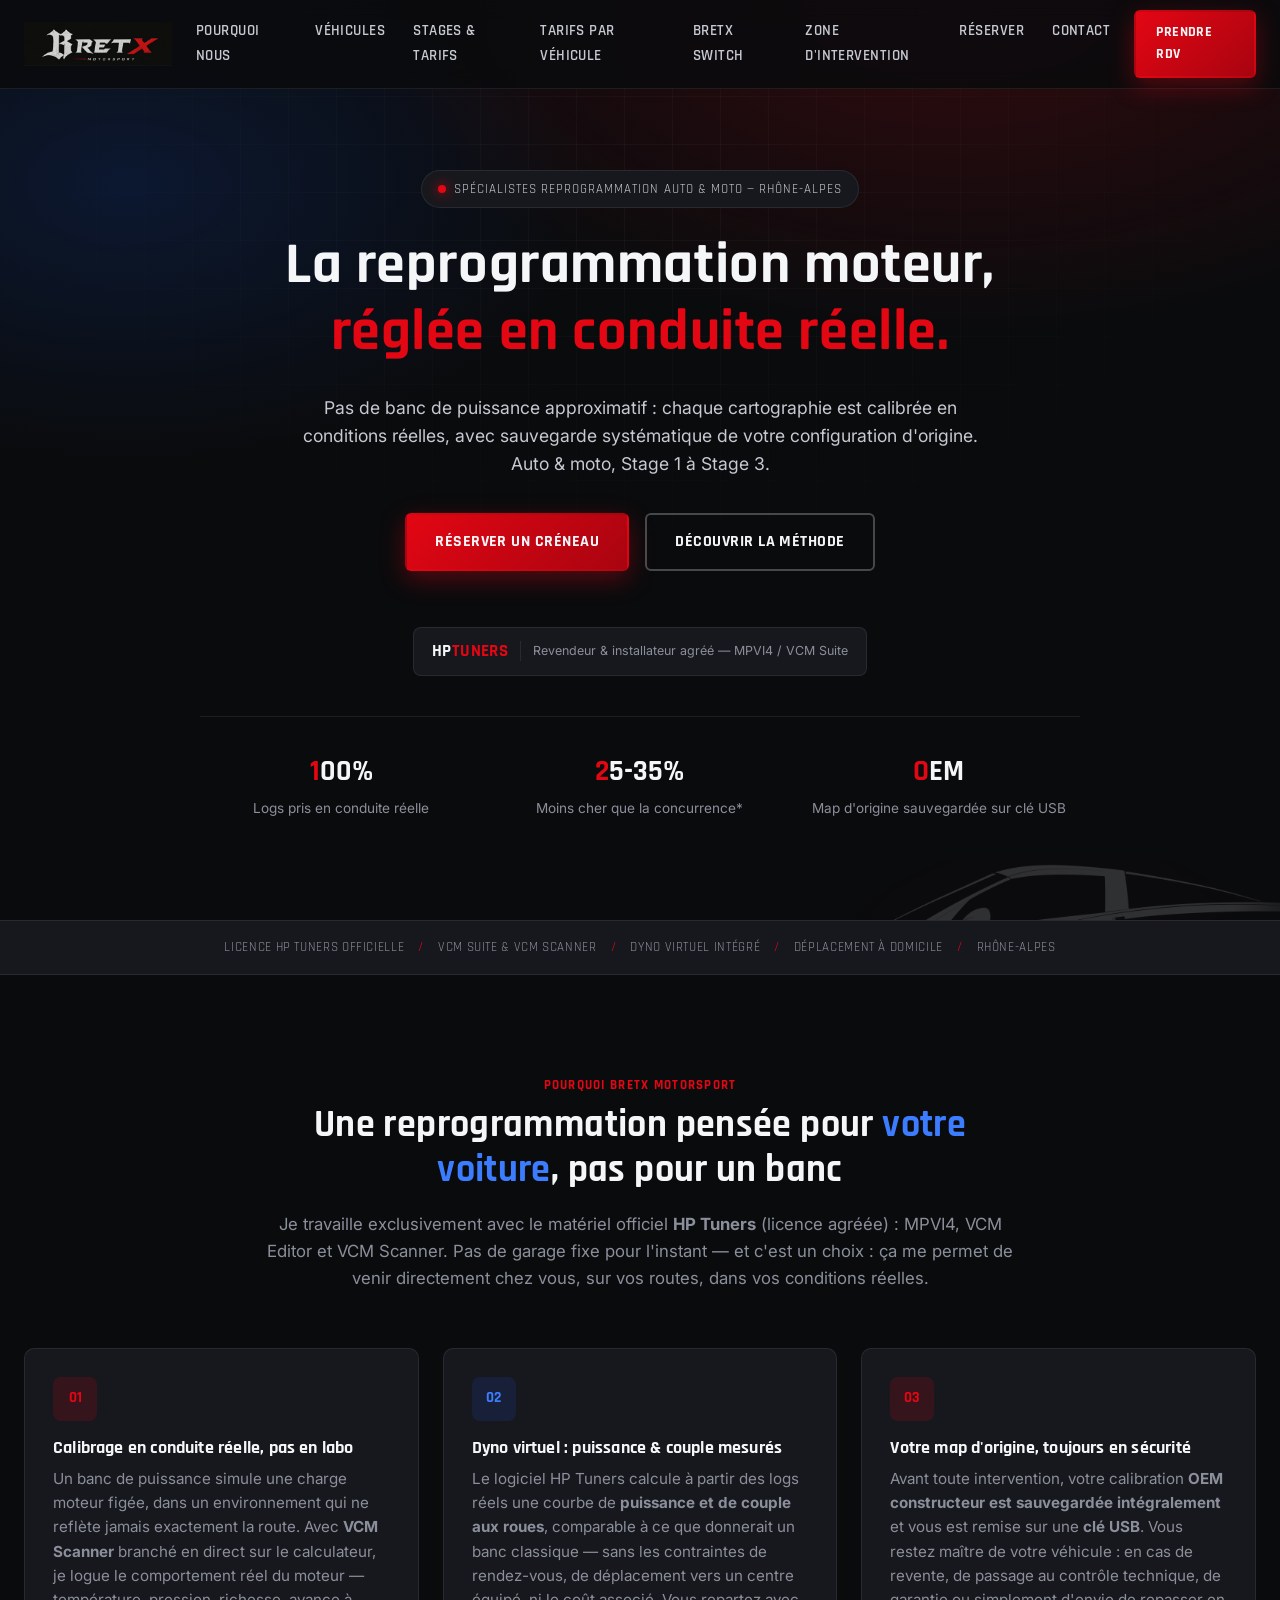
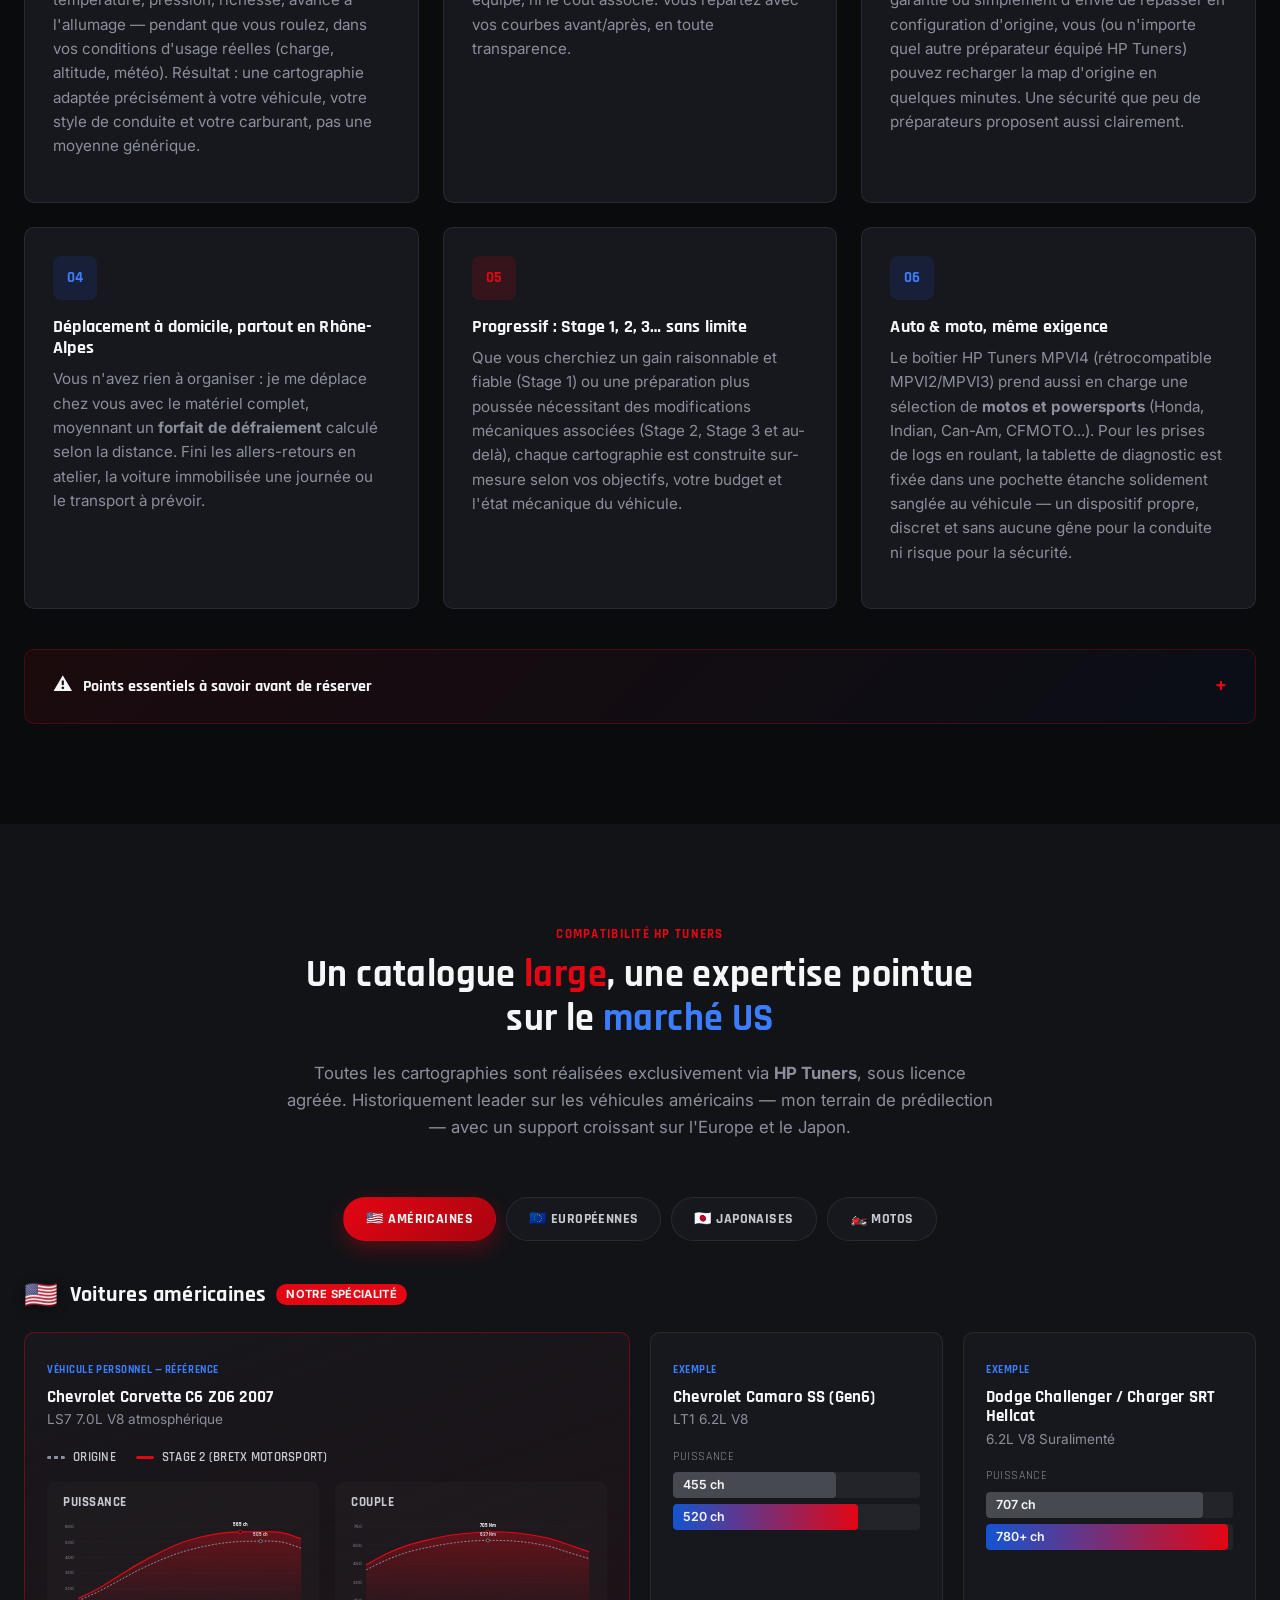
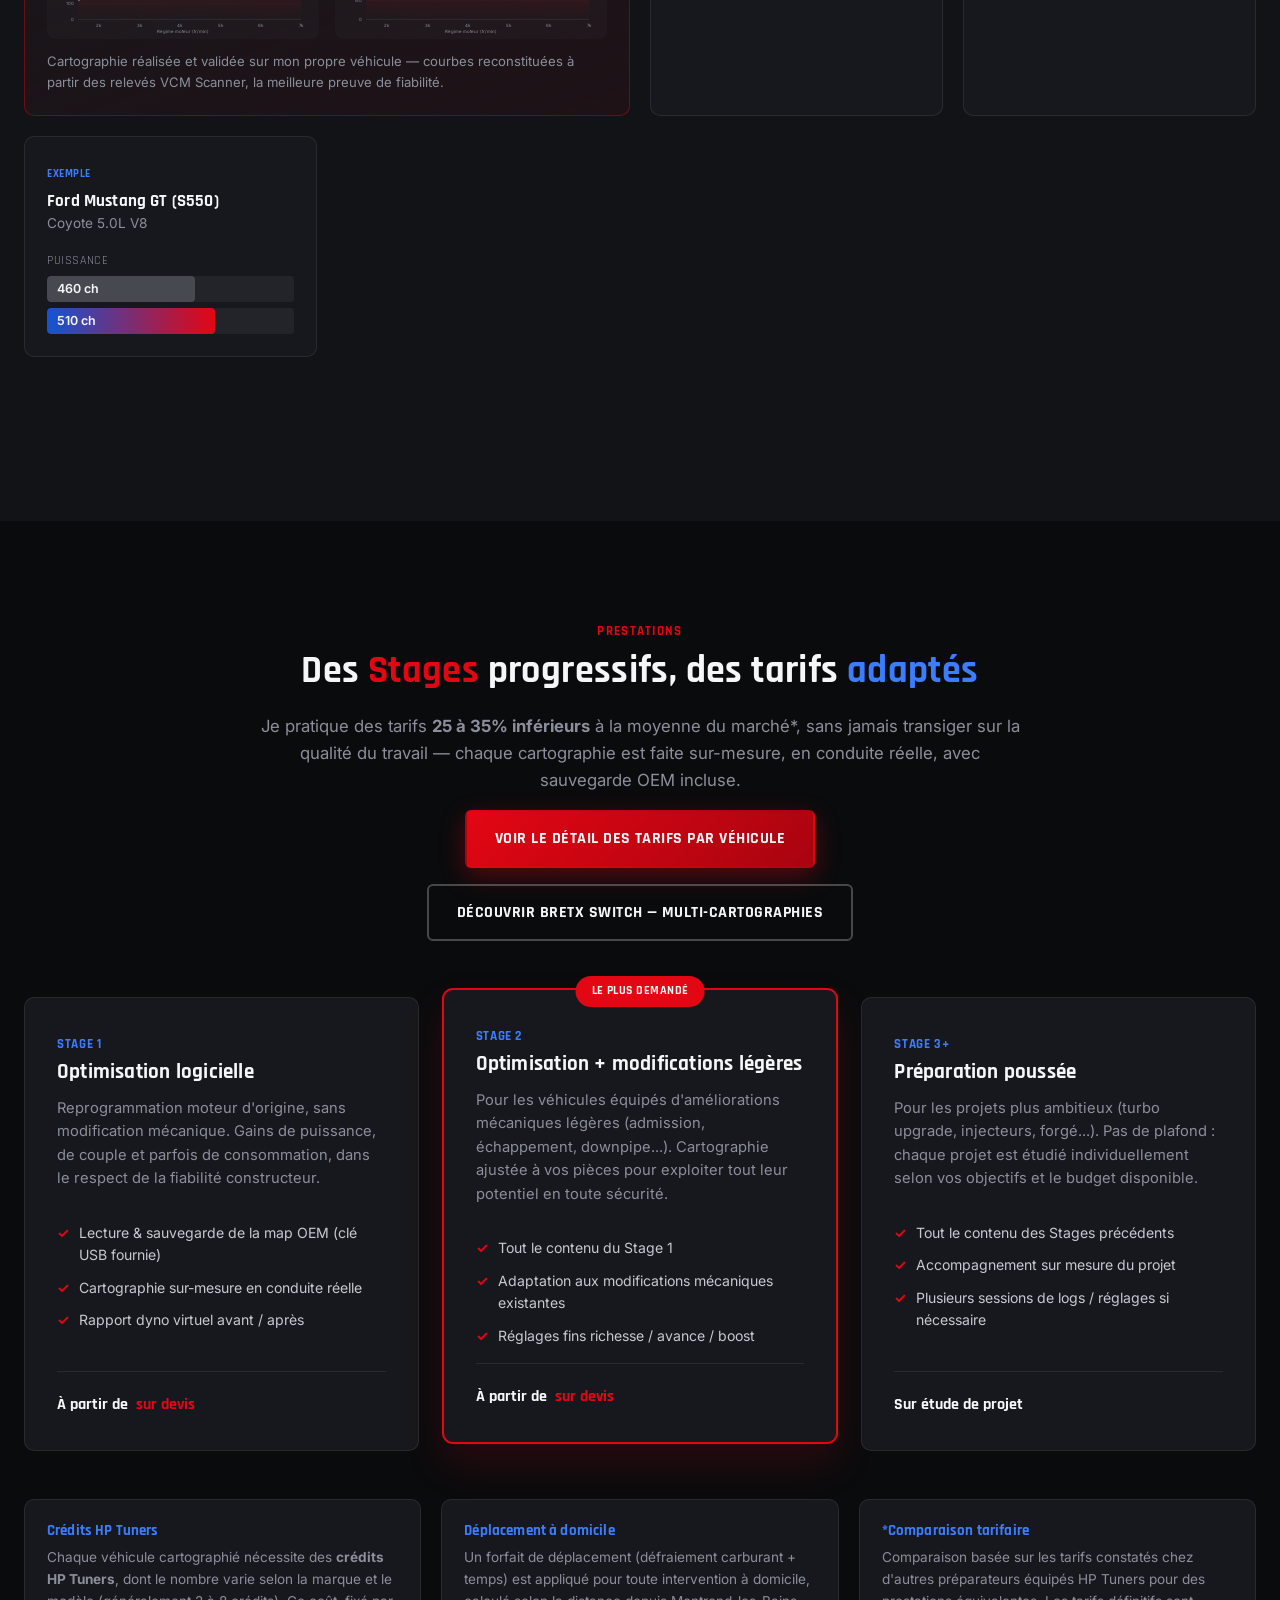
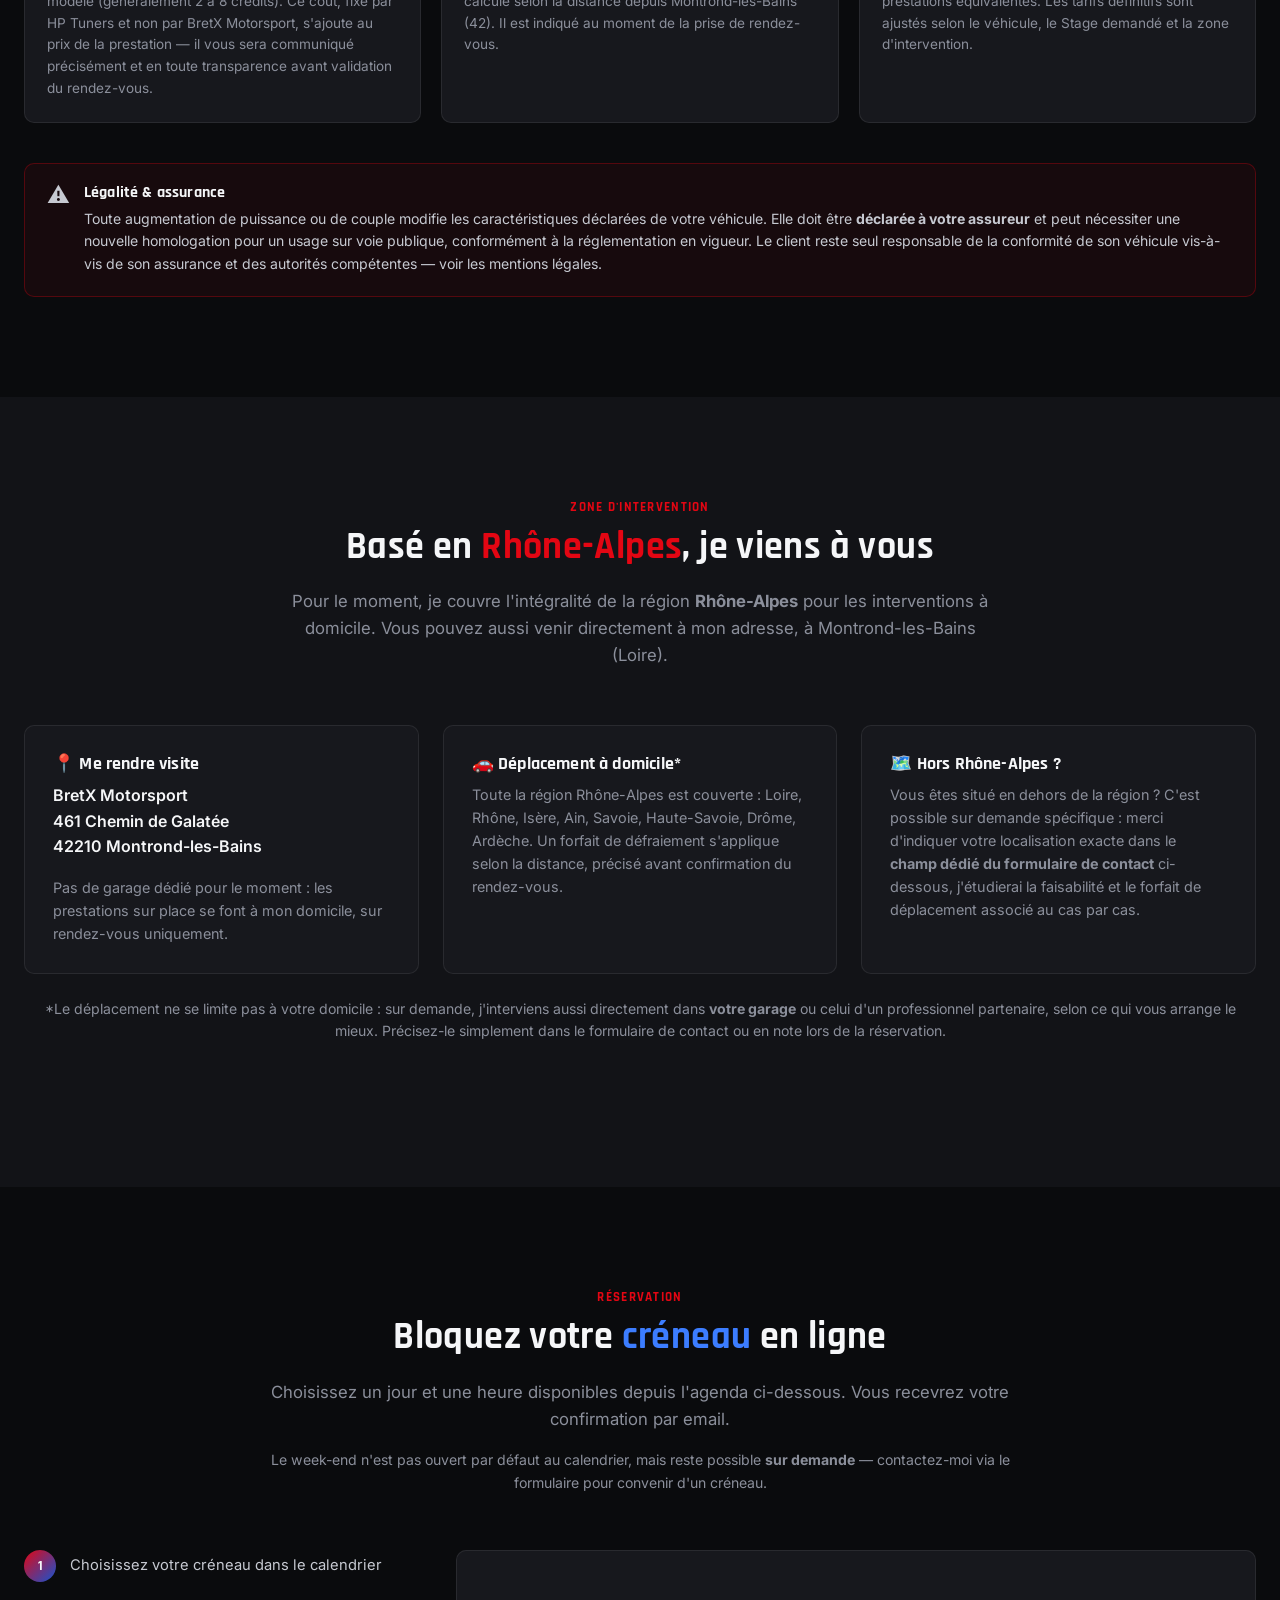
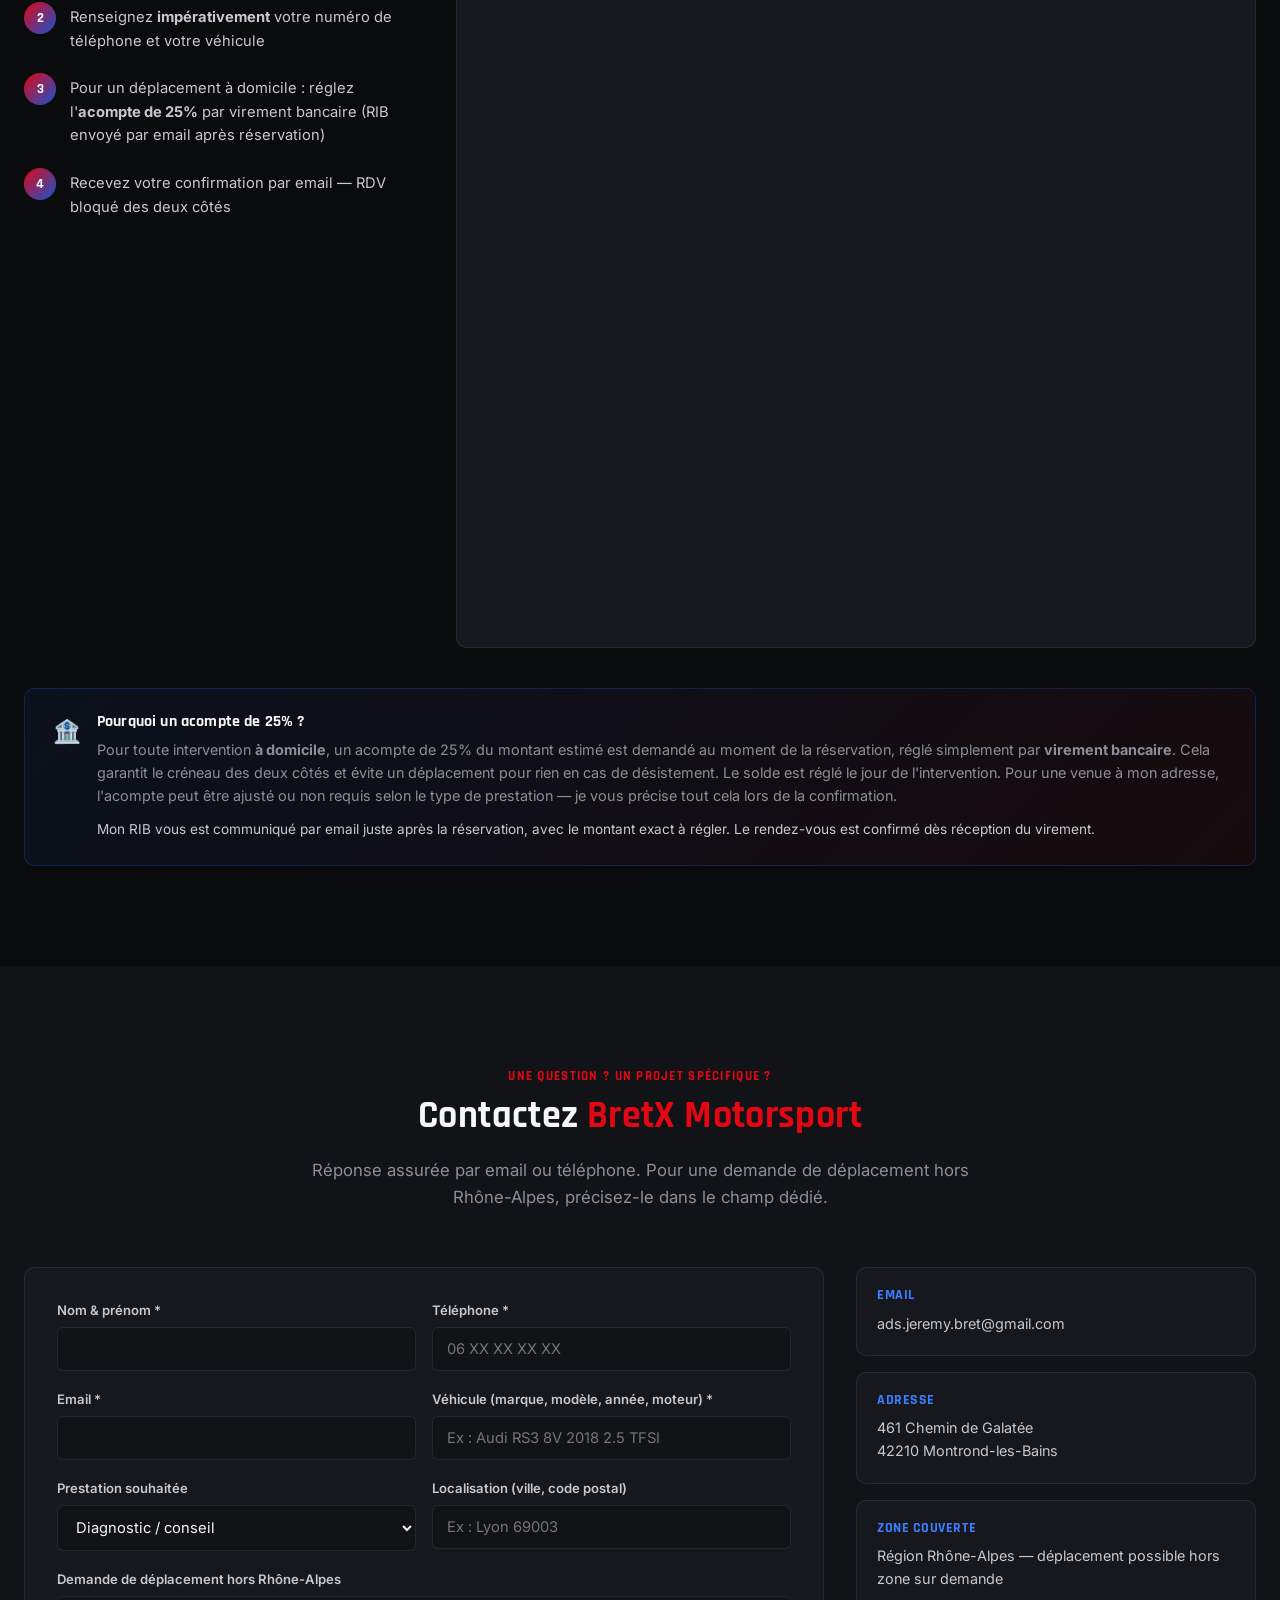
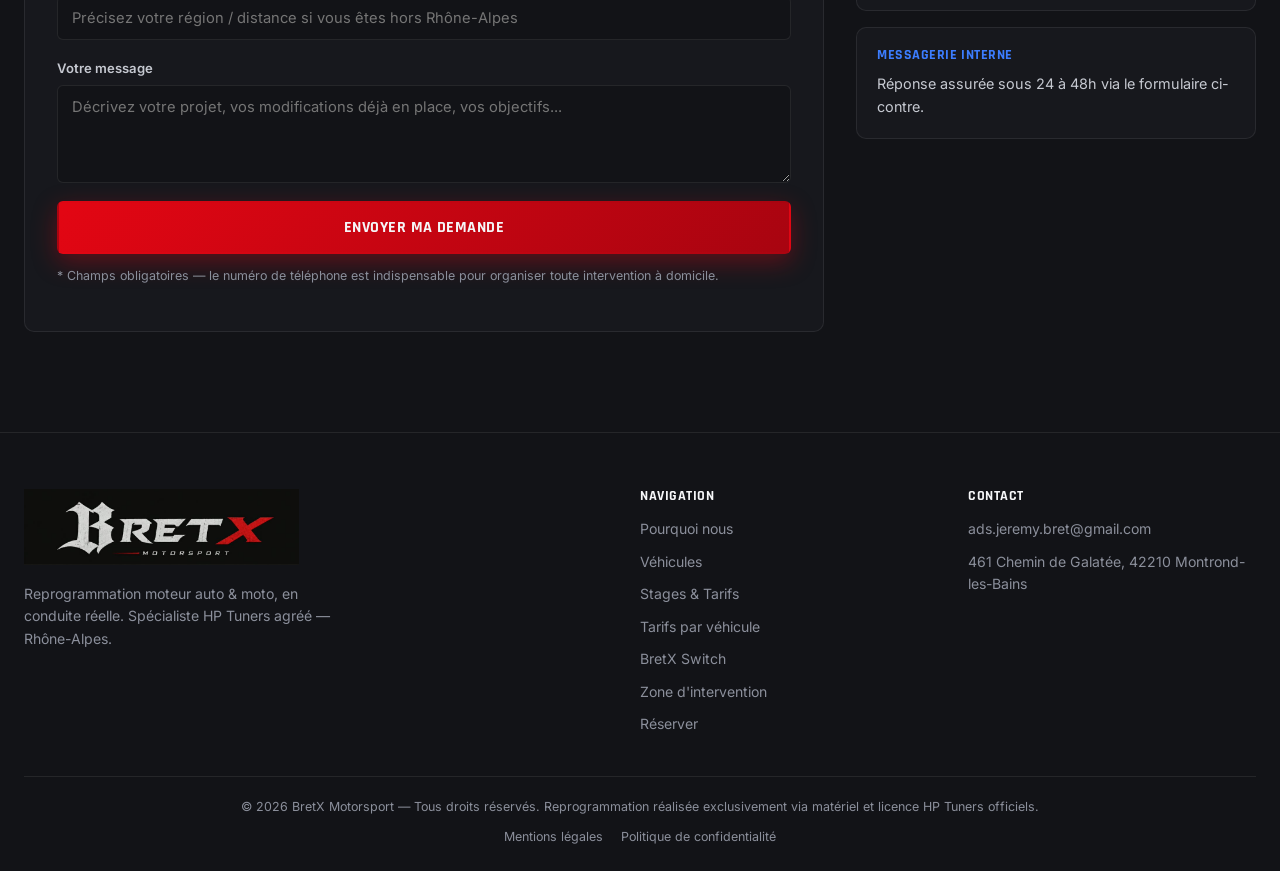
==== commit a25ff1e7: "Retire la reference a Doctolib dans la section reservation" ====
--- a/index.html
+++ b/index.html
@@ -541,7 +541,7 @@
   <div class="section-head">
     <p class="kicker">Réservation</p>
     <h2>Bloquez votre <span class="accent-blue">créneau</span> en ligne</h2>
-    <p class="section-lead">Choisissez un jour et une heure disponibles ci-dessous, comme sur Doctolib. Vous recevez une confirmation immédiate par email, et j'en reçois une de mon côté pour préparer votre intervention.</p>
+    <p class="section-lead">Choisissez un jour et une heure disponibles depuis l'agenda ci-dessous. Vous recevrez votre confirmation par email.</p>
     <p class="price-category-note" style="text-align:center;margin-top:12px;">Le week-end n'est pas ouvert par défaut au calendrier, mais reste possible <strong>sur demande</strong> — contactez-moi via le formulaire pour convenir d'un créneau.</p>
   </div>
 
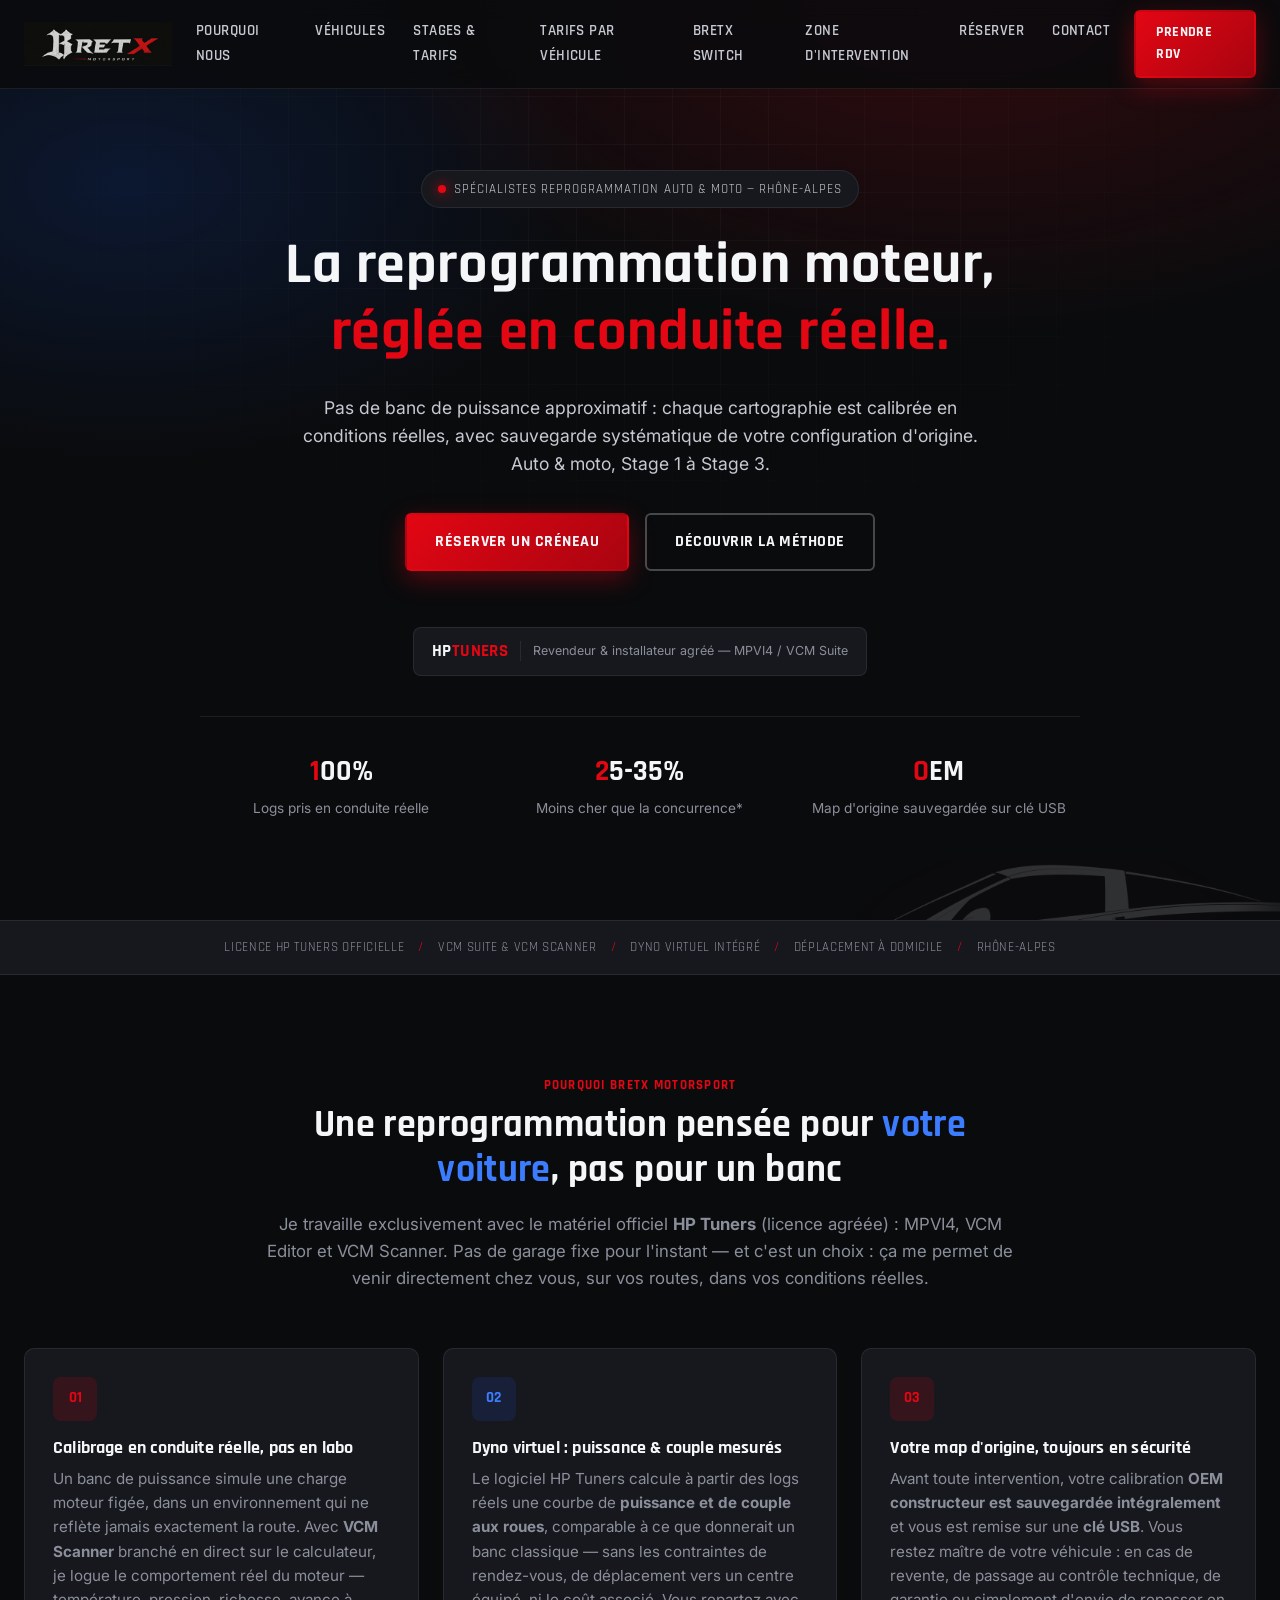
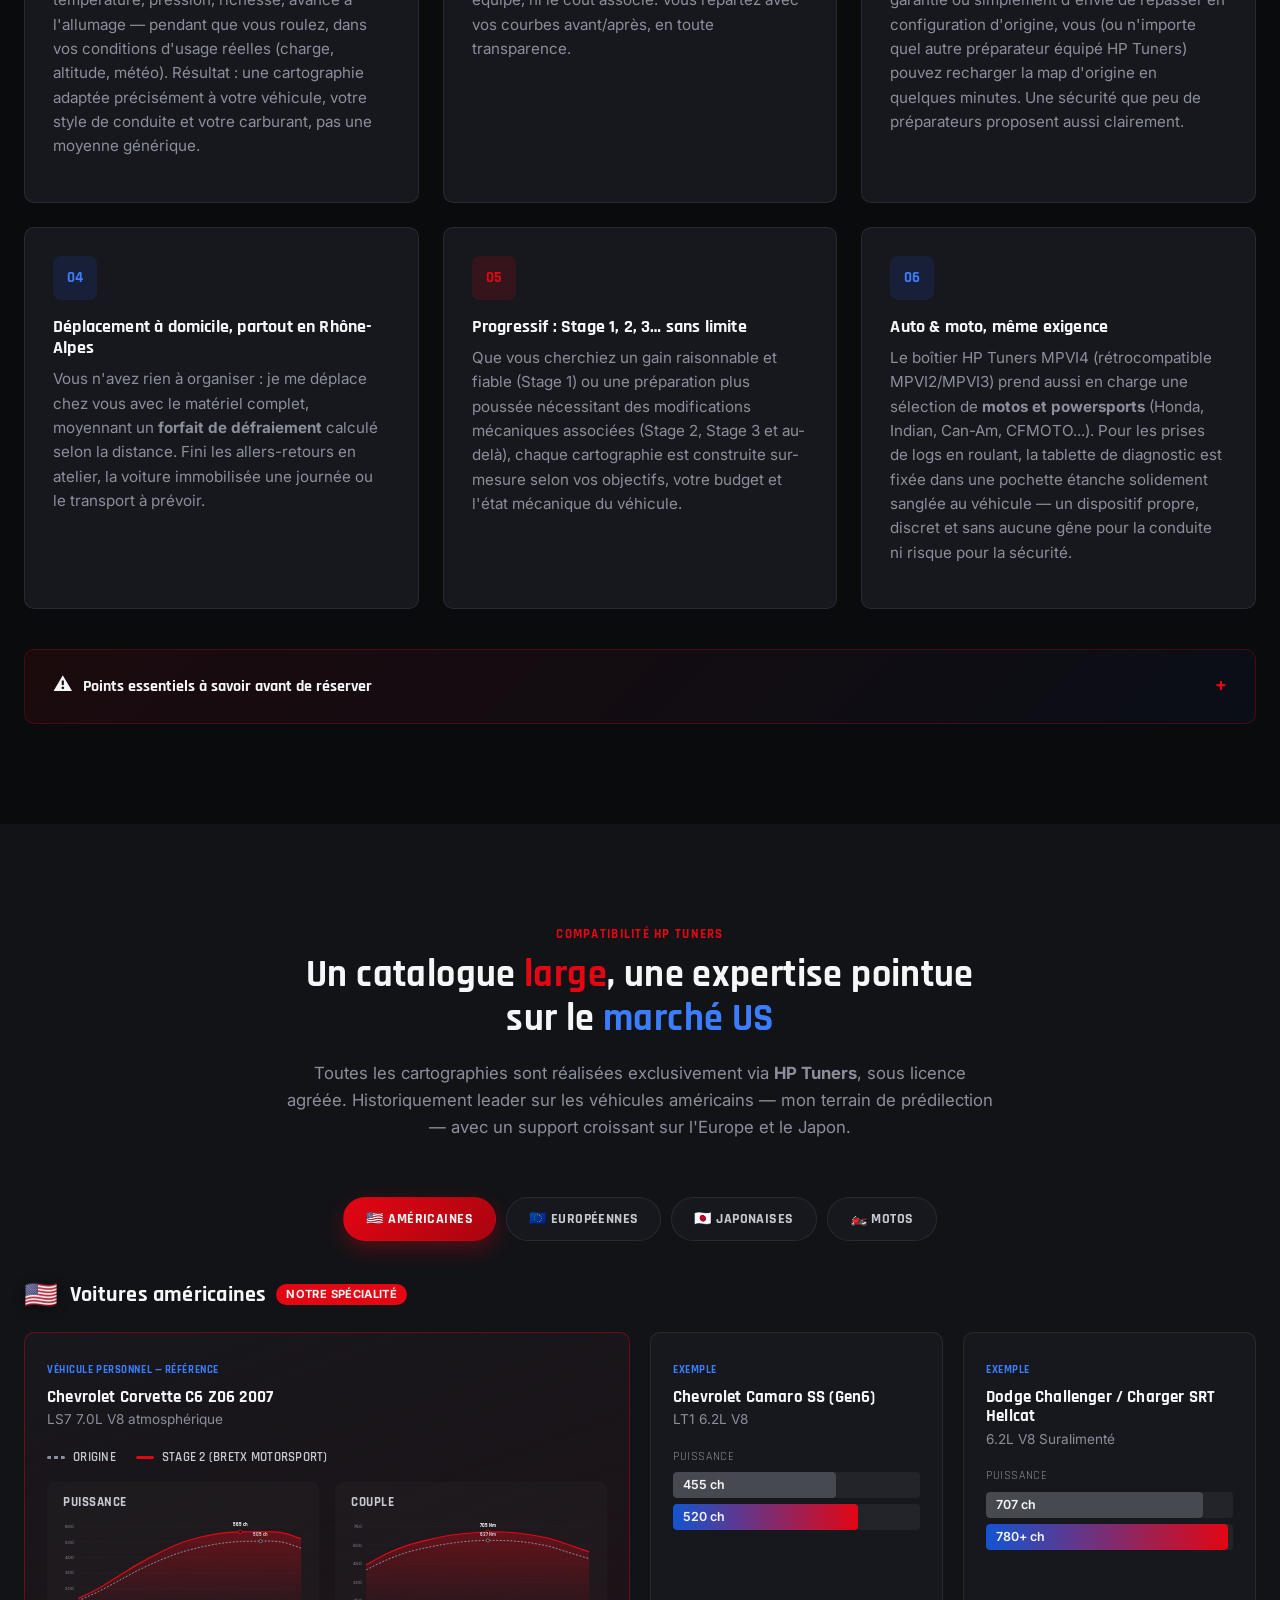
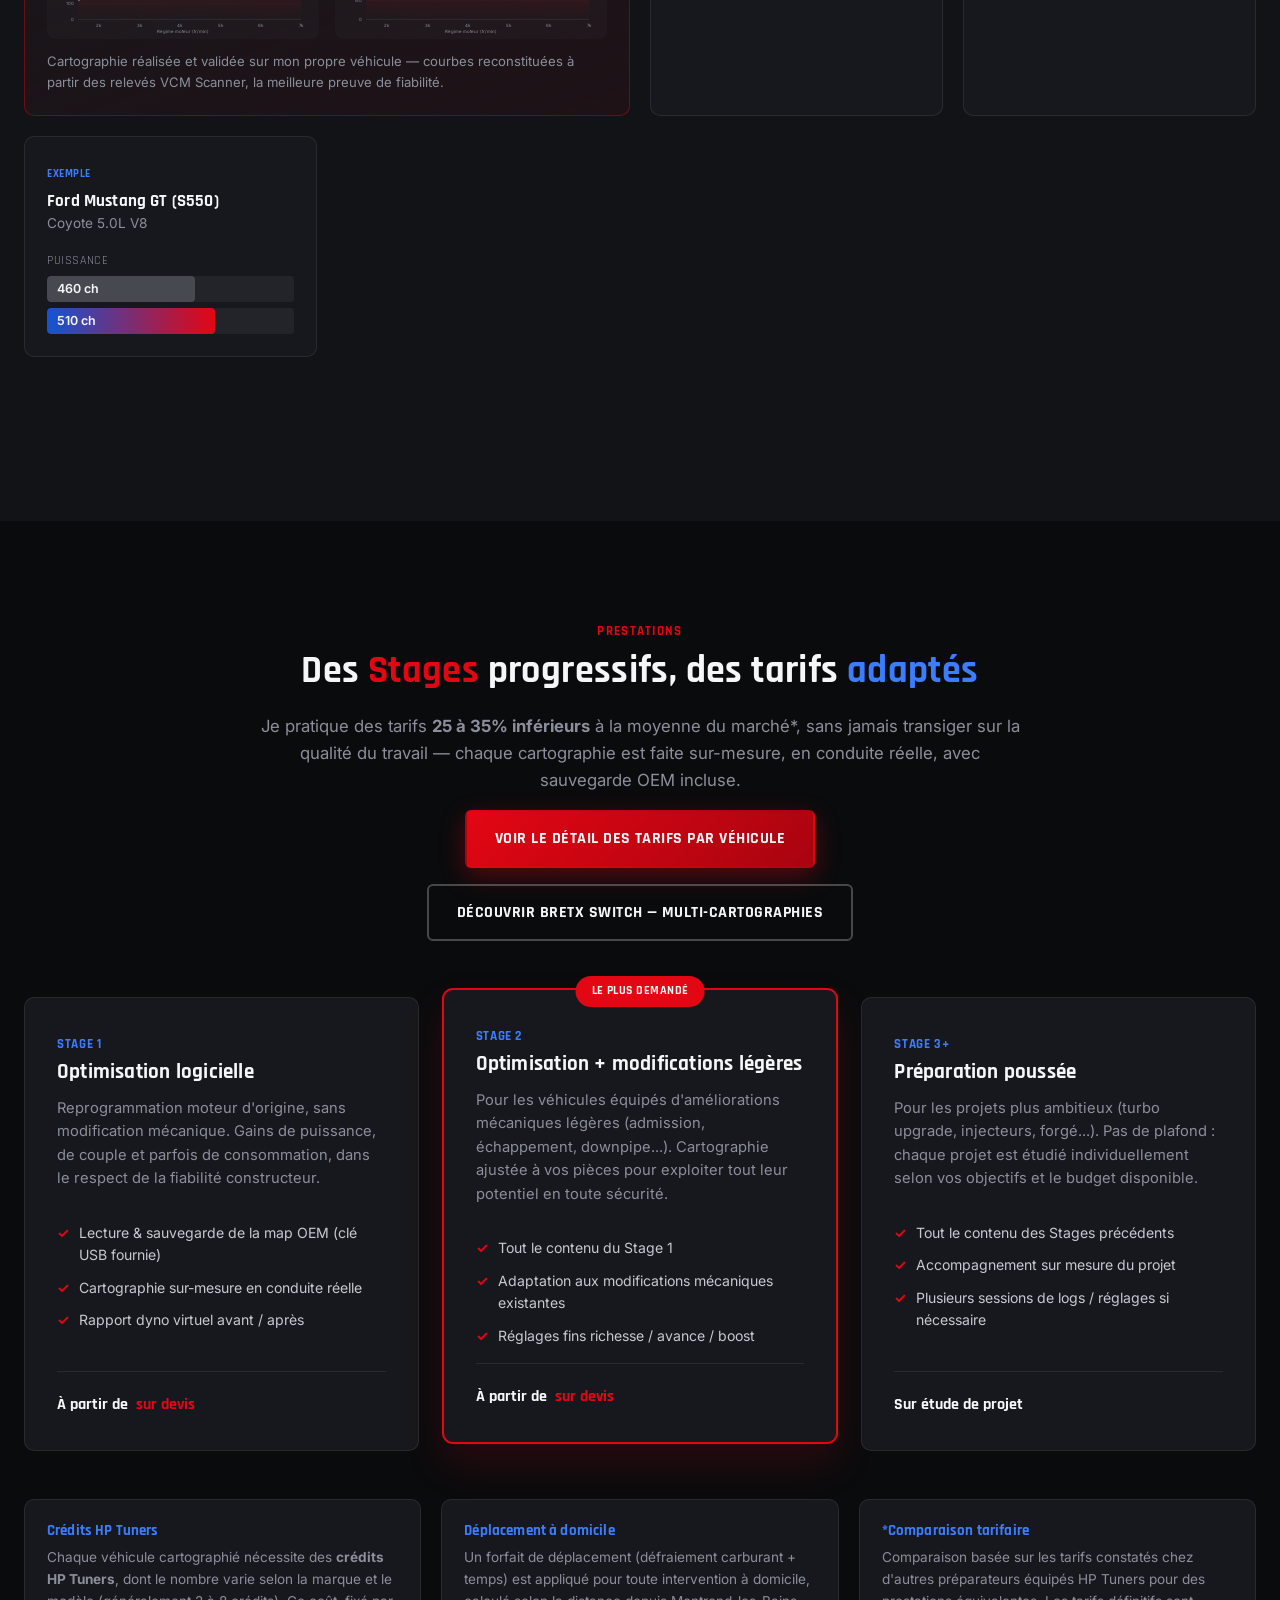
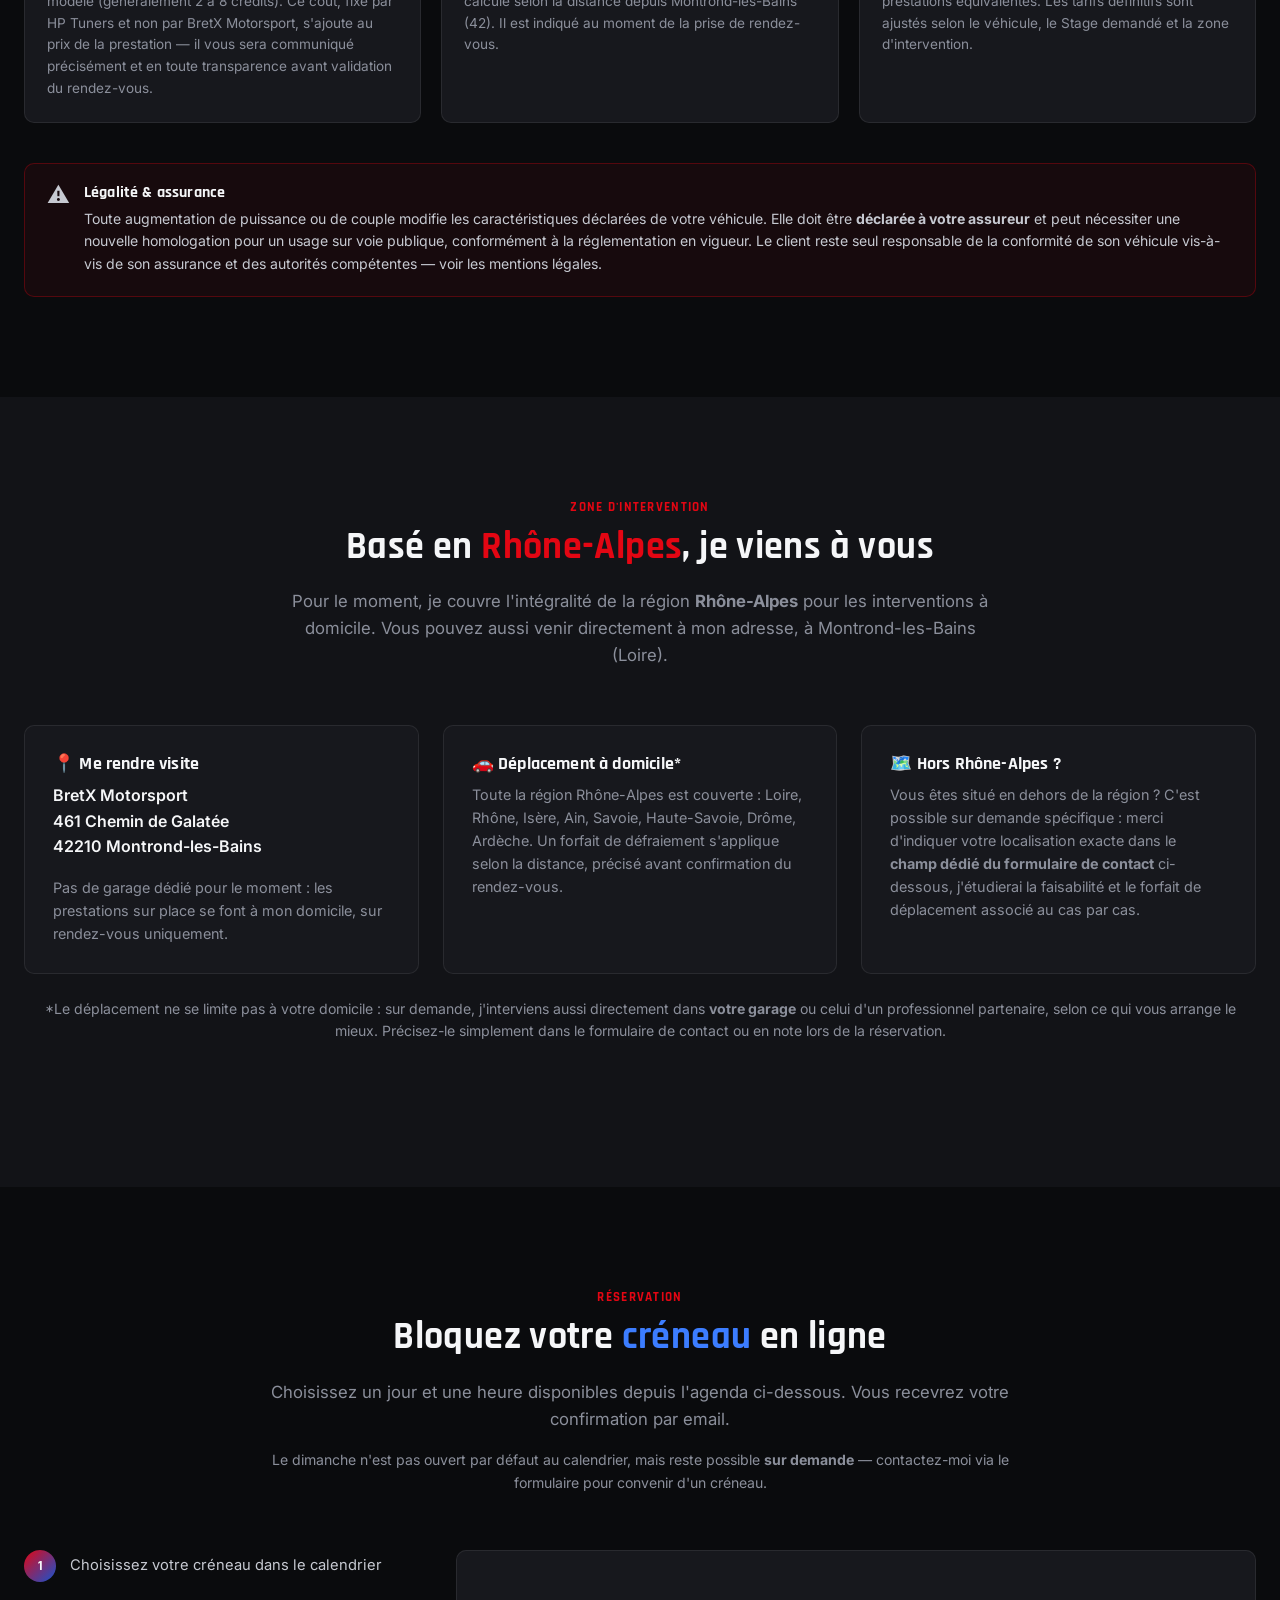
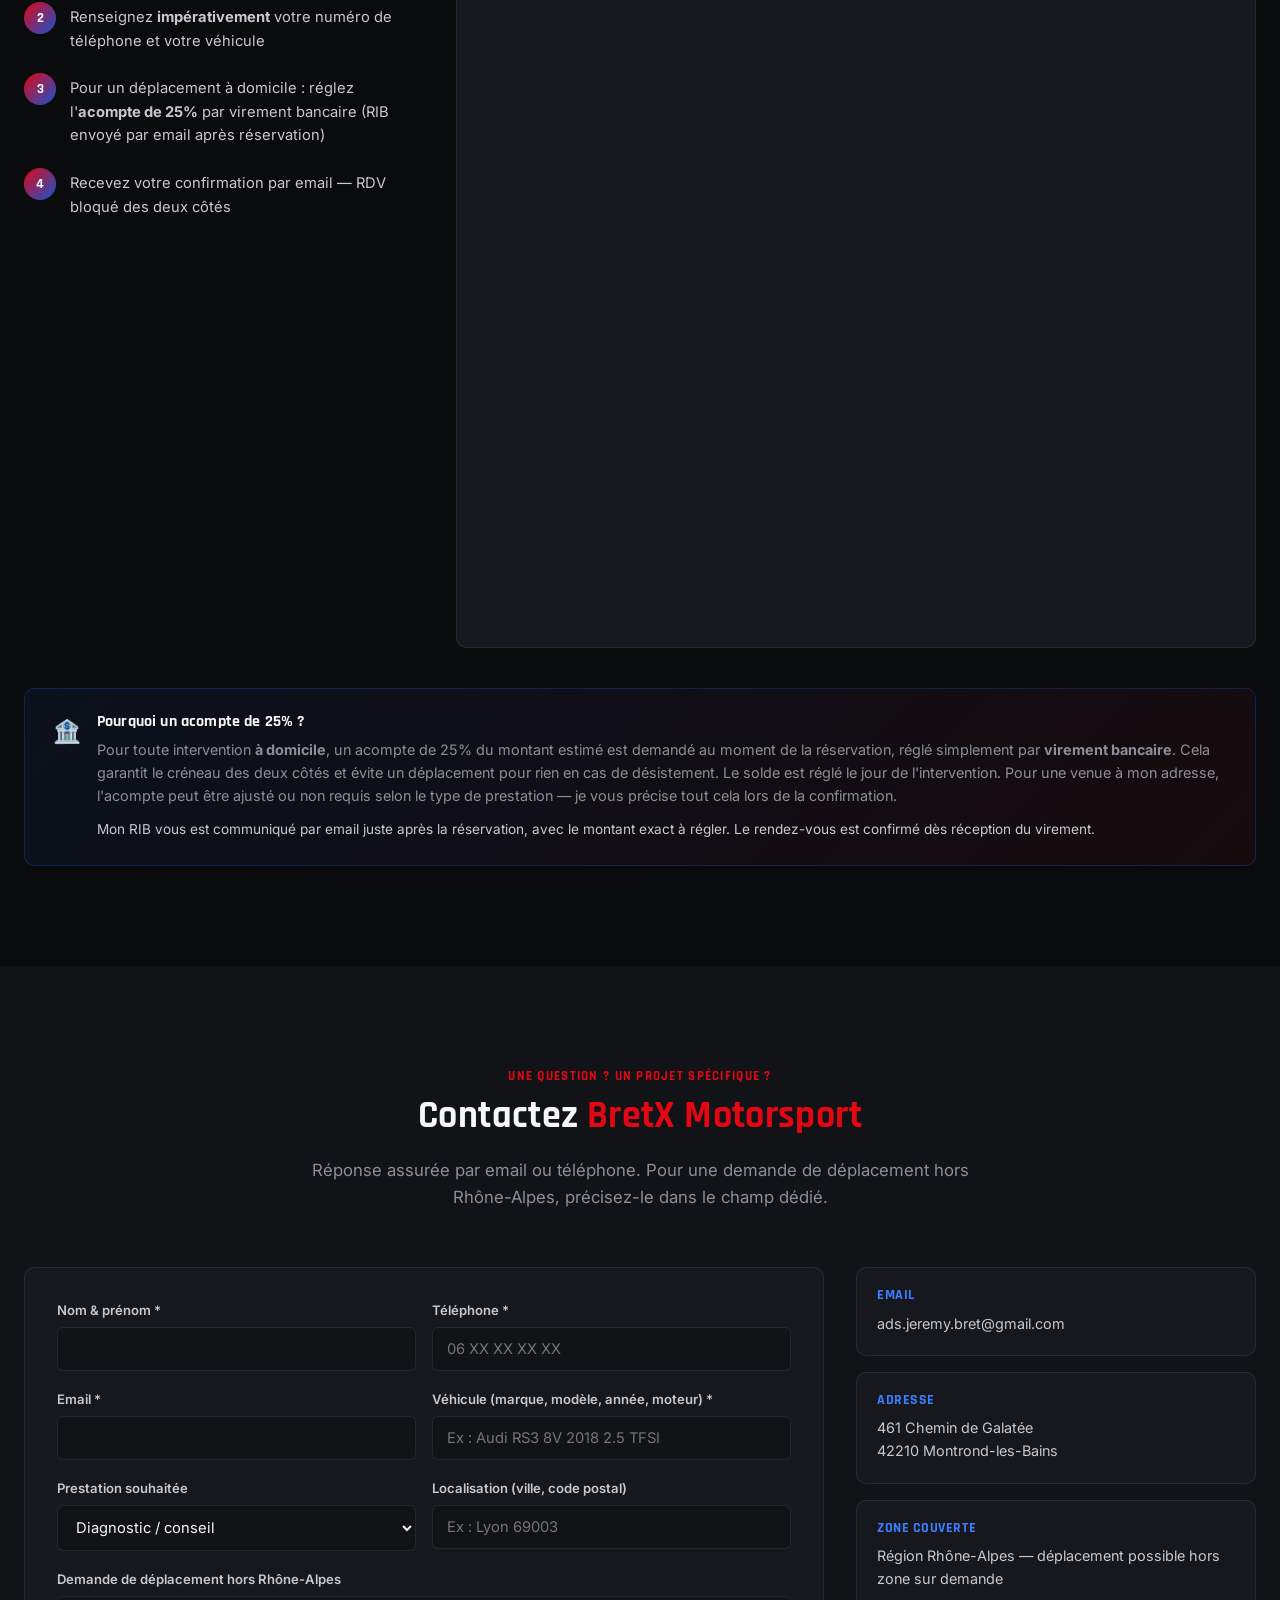
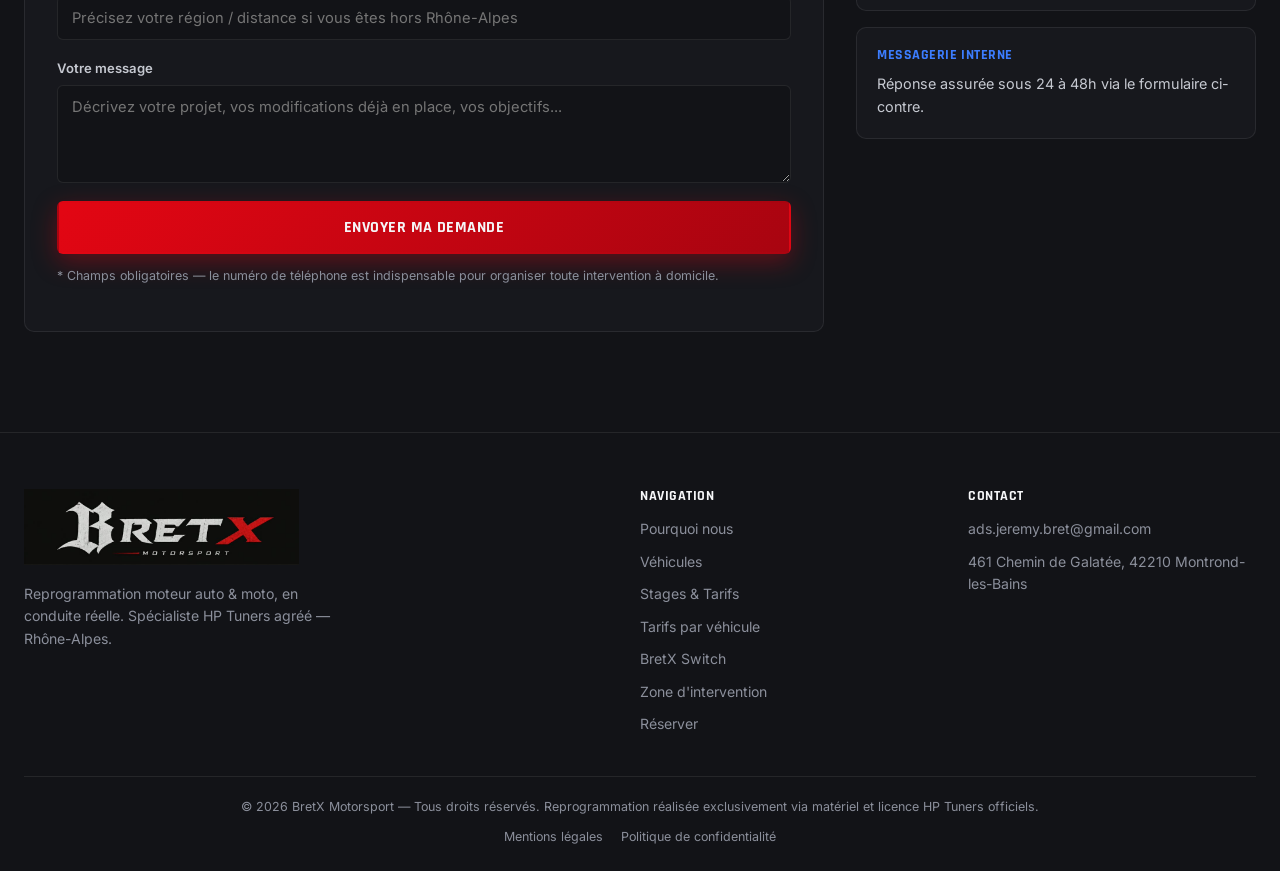
==== commit 228330d4: "Remplace week-end par dimanche dans la mention sur demande (samedi desormais ouvert)" ====
--- a/index.html
+++ b/index.html
@@ -542,7 +542,7 @@
     <p class="kicker">Réservation</p>
     <h2>Bloquez votre <span class="accent-blue">créneau</span> en ligne</h2>
     <p class="section-lead">Choisissez un jour et une heure disponibles depuis l'agenda ci-dessous. Vous recevrez votre confirmation par email.</p>
-    <p class="price-category-note" style="text-align:center;margin-top:12px;">Le week-end n'est pas ouvert par défaut au calendrier, mais reste possible <strong>sur demande</strong> — contactez-moi via le formulaire pour convenir d'un créneau.</p>
+    <p class="price-category-note" style="text-align:center;margin-top:12px;">Le dimanche n'est pas ouvert par défaut au calendrier, mais reste possible <strong>sur demande</strong> — contactez-moi via le formulaire pour convenir d'un créneau.</p>
   </div>
 
   <div class="booking-wrapper">
